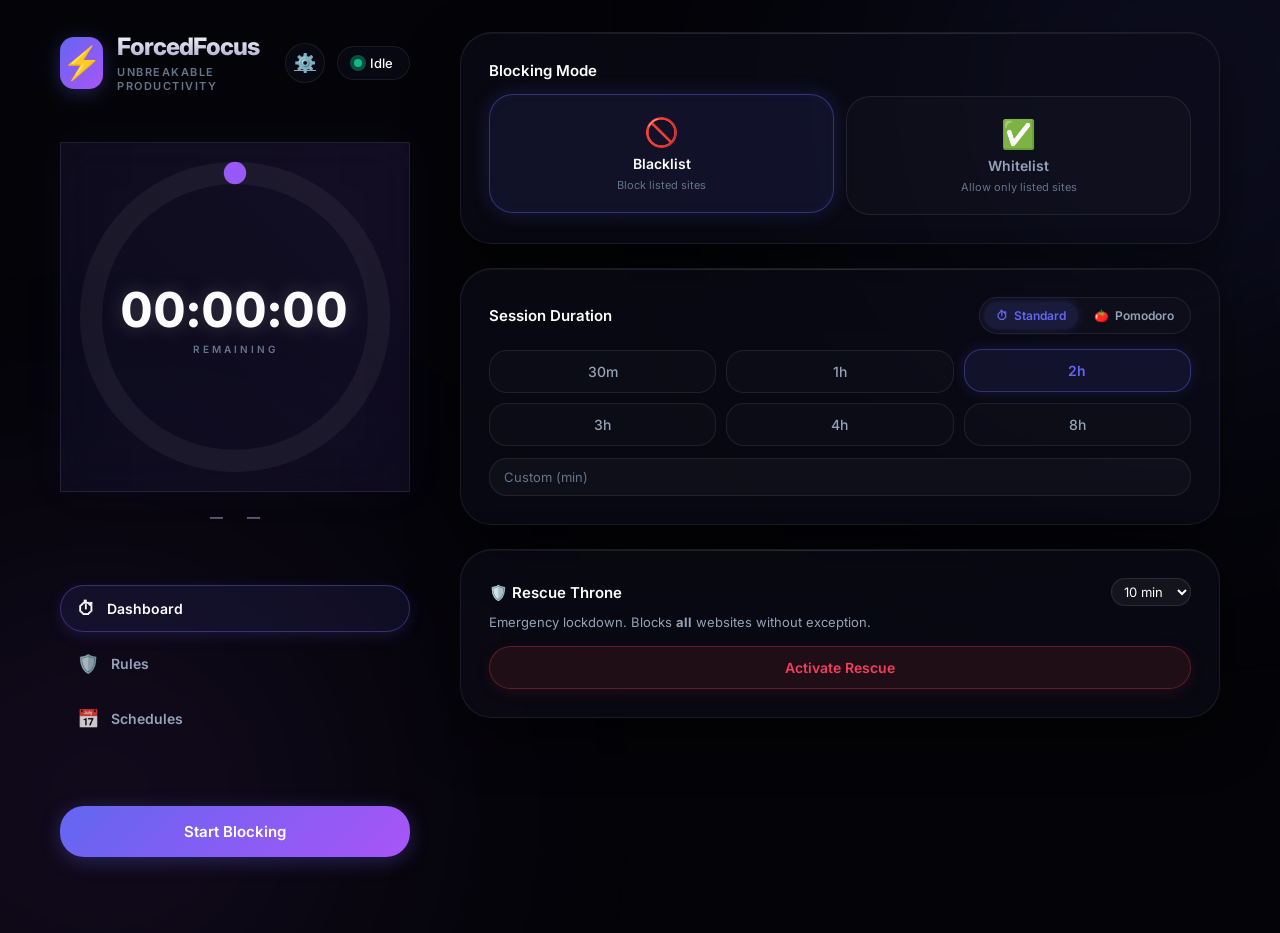
==== web/index.html @ 56722371 "feat: finalize intent setting flow and notifications Co-authored-by: abdoahmedstudy-hue <259508951+a" ====
<!DOCTYPE html>
<html lang="en">

<head>
    <meta charset="UTF-8">
    <meta name="viewport" content="width=device-width, initial-scale=1.0">
    <title>ForcedFocus — Stay Focused</title>
    <meta name="description" content="ForcedFocus: Unbreakable website blocker for macOS productivity.">
    <link rel="preconnect" href="https://fonts.googleapis.com">
    <link rel="preconnect" href="https://fonts.gstatic.com" crossorigin>
    <link href="https://fonts.googleapis.com/css2?family=Inter:wght@300;400;500;600;700;800&display=swap"
        rel="stylesheet">
    <link rel="stylesheet" href="styles.css">
</head>

<body>
    <div class="app">
        <div class="dashboard-layout">
            <div class="dashboard-sidebar">
                <!-- Header -->
                <header class="header">
                    <div class="logo">
                        <div class="logo-icon">⚡</div>
                        <div>
                            <h1>ForcedFocus</h1>
                            <p class="tagline">Unbreakable Productivity</p>
                        </div>
                    </div>
                    <div style="display: flex; align-items: center; gap: 12px;">
                        <a href="settings.html" class="settings-btn" title="Sound Settings">⚙️</a>
                        <div class="status-badge" id="statusBadge">
                            <span class="status-dot"></span>
                            <span class="status-text">Idle</span>
                        </div>
                    </div>
                </header>
                <!-- Timer Section -->
                <section class="timer-section" id="timerSection">
                    <div id="activeIntentContainer" style="display: none; margin-bottom: 2rem; text-align: center; max-width: 80%; animation: slideDown 0.3s ease;">
                        <div style="font-size: 12px; text-transform: uppercase; letter-spacing: 1px; color: var(--text-muted); margin-bottom: 8px; font-weight: 600;">🎯 Focus Intent</div>
                        <div id="activeIntentDisplay" style="display: none; font-size: 24px; font-weight: 700; color: var(--text); line-height: 1.3;"></div>
                        <div id="activeIntentInputBox" style="display: flex; gap: 8px; align-items: center;">
                            <input type="text" id="activeIntentInput" placeholder="What are you working on right now?" style="flex: 1; min-width: 300px; background: rgba(0,0,0,0.2); border: 1px solid rgba(255,255,255,0.1); color: var(--text); border-radius: 8px; padding: 12px 16px; font-size: 16px; outline: none; transition: border-color 0.2s;">
                            <button id="btnSaveIntent" style="background: var(--blue); color: white; border: none; border-radius: 8px; padding: 12px 20px; font-size: 16px; cursor: pointer; font-weight: 600; transition: background 0.2s;">Save Target</button>
                        </div>
                    </div>
                    <div class="timer-ring" id="timerRing">
                        <svg viewBox="0 0 200 200">
                            <defs>
                                <linearGradient id="timerGradient" x1="0%" y1="0%" x2="100%" y2="100%">
                                    <stop offset="0%" stop-color="var(--accent-blue)" />
                                    <stop offset="100%" stop-color="var(--accent-violet)" />
                                </linearGradient>
                            </defs>
                            <circle class="timer-bg" cx="100" cy="100" r="90" />
                            <circle class="timer-progress" id="timerProgress" cx="100" cy="100" r="90"
                                style="stroke: url(#timerGradient);" />
                        </svg>
                        <div class="timer-blob"></div>
                        <div class="timer-inner">
                            <div class="timer-value" id="timerValue">00:00:00</div>
                            <div class="timer-label" id="timerLabel">REMAINING</div>
                        </div>
                    </div>
                    <div class="timer-info" id="timerInfo">
                        <span id="modeDisplay">—</span>
                        <span id="expiresDisplay">—</span>
                        <div class="pomo-status hidden" id="pomoStatus">
                            <div style="display: flex; gap: 8px; align-items: center;">
                                <span class="pomo-phase-badge focus" id="pomoPhase">FOCUS</span>
                                <span id="pomoCycleDisplay">Cycle 1/4</span>
                            </div>
                            <span id="pomoNextTimeDisplay"
                                style="font-size: 13px; color: var(--text-muted); margin-top: 4px; display: none;">Next
                                break at 1:25 PM</span>
                        </div>
                    </div>
                </section>
                <!-- Main Navigation -->
                <nav class="main-nav">
                    <button class="nav-btn active" data-tab="tab-dashboard">
                        <span class="nav-icon">⏱</span> Dashboard
                    </button>
                    <button class="nav-btn" data-tab="tab-rules">
                        <span class="nav-icon">🛡️</span> Rules
                    </button>
                    <button class="nav-btn" data-tab="tab-schedules">
                        <span class="nav-icon">📅</span> Schedules
                    </button>
                </nav>

                <!-- Start/Stop (Global) -->
                <div class="action-buttons" style="margin-top: auto; padding-top: 16px;">
                    <button class="btn btn-start" id="btnStart">
                        Start Blocking
                    </button>
                    <button class="btn btn-stop hidden" id="btnStop">
                        <span class="btn-icon">🔐</span> Request Unlock
                    </button>
                </div>

                <div class="unlock-info hidden" id="unlockInfo">
                    <p>⏱ Unlock pending — releases at 12:00 (10m left)</p>
                </div>

            </div>

            <div class="dashboard-main">
                <!-- TAB: Dashboard -->
                <div class="tab-pane active" id="tab-dashboard">
                    <section class="controls-section">
                        <!-- Mode Selector -->
                        <div class="card" id="modeCard">
                            <h2 class="card-title">Blocking Mode</h2>
                            <div class="mode-toggle">
                                <button class="mode-btn active" id="btnBlacklist" data-mode="blacklist">
                                    <span class="mode-icon">🚫</span>
                                    <span class="mode-name">Blacklist</span>
                                    <span class="mode-desc">Block listed sites</span>
                                </button>
                                <button class="mode-btn" id="btnWhitelist" data-mode="whitelist">
                                    <span class="mode-icon">✅</span>
                                    <span class="mode-name">Whitelist</span>
                                    <span class="mode-desc">Allow only listed sites</span>
                                </button>
                            </div>
                        </div>

                        <!-- Unified Session Settings -->
                        <div class="card" id="sessionSettingsCard">
                            <div
                                style="display: flex; justify-content: space-between; align-items: center; margin-bottom: 16px;">
                                <h2 class="card-title" id="sessionSettingsTitle" style="margin-bottom: 0;">Session
                                    Duration</h2>

                                <div
                                    style="display: flex; gap: 4px; padding: 4px; background: rgba(255,255,255,0.02); border-radius: 20px; border: 1px solid var(--border);">
                                    <button class="session-type-btn active" data-type="standard"
                                        style="display: flex; align-items: center; gap: 6px; padding: 6px 12px; border-radius: 16px; border: none; background: transparent; cursor: pointer; color: var(--text-secondary); font-family: inherit; font-size: 12px; font-weight: 600; transition: var(--transition);">
                                        <span>⏱</span> Standard
                                    </button>
                                    <button class="session-type-btn" data-type="pomodoro"
                                        style="display: flex; align-items: center; gap: 6px; padding: 6px 12px; border-radius: 16px; border: none; background: transparent; cursor: pointer; color: var(--text-secondary); font-family: inherit; font-size: 12px; font-weight: 600; transition: var(--transition);">
                                        <span>🍅</span> Pomodoro
                                    </button>
                                </div>
                            </div>

                            <!-- Standard Duration Controls -->
                            <div id="standardSettingsArea">
                                <div class="duration-grid">
                                    <button class="dur-btn" data-minutes="30">30m</button>
                                    <button class="dur-btn" data-minutes="60">1h</button>
                                    <button class="dur-btn active" data-minutes="120">2h</button>
                                    <button class="dur-btn" data-minutes="180">3h</button>
                                    <button class="dur-btn" data-minutes="240">4h</button>
                                    <button class="dur-btn" data-minutes="480">8h</button>
                                </div>
                                <div class="custom-duration">
                                    <input type="number" id="customMinutes" min="1" max="1440"
                                        placeholder="Custom (min)">
                                </div>
                            </div>

                            <!-- Pomodoro Controls -->
                            <div id="pomodoroSettingsArea" class="hidden">
                                <div class="pomo-presets">
                                    <button class="dur-btn active pomo-preset" data-focus="25"
                                        data-break="5">25/5</button>
                                    <button class="dur-btn pomo-preset" data-focus="50" data-break="10">50/10</button>
                                    <button class="dur-btn pomo-preset" data-focus="90" data-break="20">90/20</button>
                                </div>
                                <div class="pomo-custom">
                                    <div class="pomo-field">
                                        <label for="pomoFocus">Focus (min)</label>
                                        <input type="number" id="pomoFocus" min="1" max="240" value="25">
                                    </div>
                                    <div class="pomo-field">
                                        <label for="pomoBreak">Break (min)</label>
                                        <input type="number" id="pomoBreak" min="1" max="60" value="5">
                                    </div>
                                    <div class="pomo-field">
                                        <label for="pomoCycles">Cycles</label>
                                        <input type="number" id="pomoCycles" min="1" max="50" value="4">
                                    </div>
                                </div>
                                <p class="pomo-summary" id="pomoSummary">Total: 2h 00m (4 × 25m focus + 5m break)</p>
                            </div>
                        </div>



                        <!-- Rescue Throne -->
                        <div class="card rescue-card" id="rescueCard">
                            <div class="rescue-header"
                                style="display: flex; justify-content: space-between; align-items: center; margin-bottom: 8px;">
                                <h2 class="card-title" style="margin-bottom: 0;">🛡️ Rescue Throne</h2>
                                <select id="rescueDuration" class="rescue-select"
                                    style="background: rgba(255,255,255,0.05); border: 1px solid rgba(255,255,255,0.1); color: var(--text-primary); padding: 4px 8px; border-radius: var(--radius-xs); font-family: inherit; font-size: 13px; outline: none; cursor: pointer;">
                                    <option value="5" style="background: var(--bg-secondary);">5 min</option>
                                    <option value="10" selected style="background: var(--bg-secondary);">10 min</option>
                                    <option value="30" style="background: var(--bg-secondary);">30 min</option>
                                </select>
                            </div>
                            <p class="rescue-desc"
                                style="font-size: 13px; color: var(--text-secondary); margin-bottom: 16px;">Emergency
                                lockdown. Blocks <strong>all</strong> websites without exception.</p>
                            <button class="btn btn-rescue" id="btnRescue"
                                style="width: 100%; padding: 12px; background: rgba(239, 68, 68, 0.1); border: 1px solid rgba(239, 68, 68, 0.3); border-radius: var(--radius); color: var(--danger); font-family: inherit; font-size: 14px; font-weight: 600; cursor: pointer; transition: var(--transition); box-shadow: 0 4px 16px rgba(239, 68, 68, 0.1);">
                                Activate Rescue
                            </button>
                        </div>
                    </section>
                </div>
                <!-- TAB: Rules -->
                <div class="tab-pane" id="tab-rules">
                    <section class="lists-section">
                        <!-- Active Groups Selection -->
                        <div class="card list-card" style="grid-column: 1 / -1; margin-bottom: 0;">
                            <div class="list-header">
                                <h2 class="card-title">
                                    <span class="list-icon">🛡️</span> Domain Groups
                                </h2>
                            </div>
                            <p class="list-desc">Select groups to include in your next session. Configure groups in
                                Settings.</p>
                            <div id="sessionGroups"
                                style="display: flex; flex-wrap: wrap; gap: 10px; margin-top: 12px;">
                                <!-- Dynamically populated -->
                                <div class="loading" style="font-size: 13px; color: var(--text-muted);">Loading
                                    groups...</div>
                            </div>
                        </div>

                        <!-- Blacklist -->
                        <div class="card list-card">
                            <div class="list-header">
                                <h2 class="card-title">
                                    <span class="list-icon">🚫</span> Blacklist
                                </h2>
                                <span class="list-count" id="blacklistCount">0</span>
                            </div>
                            <p class="list-desc">These sites will be blocked in Blacklist mode.</p>
                            <div class="add-domain">
                                <textarea id="blacklistInput"
                                    placeholder="e.g. reddit.com — or paste multiple domains, one per line"
                                    autocomplete="off" rows="1"></textarea>
                                <button class="btn-add" id="btnAddBlacklist" aria-label="Add to blacklist">+</button>
                            </div>
                            <ul class="domain-list" id="blacklistDomains"></ul>
                        </div>

                        <!-- Whitelist -->
                        <div class="card list-card">
                            <div class="list-header">
                                <h2 class="card-title">
                                    <span class="list-icon">✅</span> Whitelist
                                </h2>
                                <span class="list-count" id="whitelistCount">0</span>
                            </div>
                            <p class="list-desc">Only these sites will be allowed in Whitelist mode.</p>
                            <div class="add-domain">
                                <textarea id="whitelistInput"
                                    placeholder="e.g. github.com — or paste multiple domains, one per line"
                                    autocomplete="off" rows="1"></textarea>
                                <button class="btn-add" id="btnAddWhitelist" aria-label="Add to whitelist">+</button>
                            </div>
                            <ul class="domain-list" id="whitelistDomains"></ul>
                        </div>
                    </section>
                </div>

                <!-- TAB: Schedules -->
                <div class="tab-pane" id="tab-schedules">
                    <section class="controls-section">
                        <!-- Scheduling Card -->
                        <div class="card" id="scheduleCard">
                            <h2 class="card-title">Create Schedule</h2>
                            <div class="mode-toggle schedule-toggle" style="margin-bottom: 12px;">
                                <button class="mode-btn schedule-type-btn active" data-type="now">
                                    <span class="mode-icon">⚡</span>
                                    <span class="mode-name">Now</span>
                                </button>
                                <button class="mode-btn schedule-type-btn" data-type="in">
                                    <span class="mode-icon">⏳</span>
                                    <span class="mode-name">Later</span>
                                </button>
                                <button class="mode-btn schedule-type-btn" data-type="at">
                                    <span class="mode-icon">📅</span>
                                    <span class="mode-name">Time</span>
                                </button>
                            </div>
                            <div class="schedule-inputs">
                                <div id="scheduleInWrapper" class="hidden">
                                    <label for="scheduleIn">Start after (minutes):</label>
                                    <input type="number" id="scheduleIn" min="1" max="1440" placeholder="e.g. 15">
                                </div>
                                <div id="scheduleAtWrapper" class="hidden">
                                    <label for="scheduleAt">Start on date & time:</label>
                                    <input type="datetime-local" id="scheduleAt">
                                </div>
                            </div>
                        </div>

                        <!-- Upcoming Schedules -->
                        <div class="card hidden" id="upcomingSchedulesCard">
                            <div class="list-header" style="margin-bottom: 12px;">
                                <h2 class="card-title" style="margin-bottom: 0;">⏳ Upcoming Schedules</h2>
                                <span class="list-count" id="upcomingSchedulesCount">0</span>
                            </div>
                            <ul class="domain-list" id="upcomingSchedulesList">
                                <!-- Populated by JS -->
                            </ul>
                        </div>
                    </section>
                </div>

            </div>
        </div>

        <!-- Stop Modal -->
        <div class="modal-overlay hidden" id="stopModal">
            <div class="modal">
                <h2>🔐 Unlock Session</h2>
                <p>Enter your kill-switch passphrase.<br>
                    <strong>Blocking will continue for 20 more minutes</strong> after verification.
                </p>
                <form id="passphraseForm" onsubmit="return false;">
                    <label for="passphraseInput" class="sr-only">Kill-switch passphrase</label>
                    <input type="password" id="passphraseInput" placeholder="Kill-switch passphrase" autocomplete="off">
                </form>
                <div class="modal-actions">
                    <button class="btn btn-cancel" id="btnCancelStop">Cancel</button>
                    <button class="btn btn-confirm" id="btnConfirmStop">Confirm Unlock</button>
                </div>
                <p class="modal-error hidden" id="modalError"></p>
            </div>
        </div>

        <!-- Toast -->
        <div class="toast hidden" id="toast"></div>
    </div>

    <script src="app.js"></script>
</body>

</html>
---- web/styles.css ----
/* ━━━━━━━━━━━━━━━━━━━━━━━━━━━━━━━━━━━━━━━━━━━━━━━━━━━━━━━━━━━━━━━━━━━━━━━━━━━━
   ForcedFocus — Dark Glassmorphism UI
   ━━━━━━━━━━━━━━━━━━━━━━━━━━━━━━━━━━━━━━━━━━━━━━━━━━━━━━━━━━━━━━━━━━━━━━━━━━━━ */

:root {
    --bg-primary: #040408;
    --bg-secondary: #08080f;
    --bg-card: rgba(12, 12, 25, 0.6);
    --bg-card-hover: rgba(18, 18, 35, 0.7);
    --border: rgba(255, 255, 255, 0.08);
    --border-active: rgba(99, 102, 241, 0.4);
    --text-primary: #fcfcfd;
    --text-secondary: #94a3b8;
    --text-muted: #64748b;
    --accent-blue: #6366f1;
    --accent-violet: #a855f7;
    --accent-gradient: linear-gradient(135deg, #6366f1, #a855f7);
    --danger: #f43f5e;
    --danger-glow: rgba(244, 63, 94, 0.3);
    --success: #10b981;
    --success-glow: rgba(16, 185, 129, 0.3);
    --warning: #f59e0b;
    --radius: 32px;
    --radius-sm: 24px;
    --radius-xs: 18px;
    --shadow-lg: 0 20px 50px rgba(0, 0, 0, 0.5);
    --shadow-sm: 0 4px 12px rgba(0, 0, 0, 0.3);
    --glass: blur(24px) saturate(160%);
    --transition: 0.3s cubic-bezier(0.4, 0, 0.2, 1);
    color-scheme: dark;
}

* {
    margin: 0;
    padding: 0;
    box-sizing: border-box;
}

body {
    font-family: 'Inter', -apple-system, sans-serif;
    background: var(--bg-primary);
    background-image: url("data:image/svg+xml,%3Csvg viewBox='0 0 200 200' xmlns='http://www.w3.org/2000/svg'%3%3Cfilter id='noiseFilter'%3%3CfeTurbulence type='fractalNoise' baseFrequency='0.65' numOctaves='3' stitchTiles='stitch'/%3%3C/filter%3%3Crect width='100%25' height='100%25' filter='url(%23noiseFilter)' opacity='0.05'/%3%3C/svg%3e");
    color: var(--text-primary);
    min-height: 100vh;
    overflow-x: hidden;
}

.app {
    max-width: 1200px;
    margin: 0 auto;
    padding: 32px 20px 60px;
    position: relative;
    z-index: 1;
    animation: pageFadeIn 0.5s ease-out;
}

@keyframes pageFadeIn {
    from { opacity: 0; transform: translateY(10px); }
    to { opacity: 1; transform: translateY(0); }
}

.sr-only {
    position: absolute;
    width: 1px;
    height: 1px;
    padding: 0;
    margin: -1px;
    overflow: hidden;
    clip: rect(0, 0, 0, 0);
    white-space: nowrap;
    border: 0;
}

/* Background gradient orbs */
body::before,
body::after {
    content: '';
    position: fixed;
    border-radius: 50%;
    filter: blur(140px);
    opacity: 0.2;
    pointer-events: none;
    z-index: 0;
}

body::before {
    width: 800px;
    height: 800px;
    background: radial-gradient(circle, var(--accent-blue), transparent 70%);
    top: -300px;
    right: -300px;
    animation: orbFloat 25s infinite alternate ease-in-out;
}

body::after {
    width: 700px;
    height: 700px;
    background: radial-gradient(circle, var(--accent-violet), transparent 70%);
    bottom: -250px;
    left: -250px;
    animation: orbFloat 20s infinite alternate-reverse ease-in-out;
}

@keyframes orbFloat {
    from { transform: translate(0, 0) scale(1); }
    to { transform: translate(-10%, 5%) scale(1.1); }
}

.app {
    max-width: 1200px;
    margin: 0 auto;
    padding: 32px 20px 60px;
    position: relative;
    z-index: 1;
}

/* ── Dashboard Layout ────────────────────────────────────────────────────── */

.dashboard-layout {
    display: grid;
    grid-template-columns: 350px 1fr;
    gap: 50px;
    align-items: start;
}

.dashboard-sidebar {
    position: sticky;
    top: 32px;
    display: flex;
    flex-direction: column;
    gap: 24px;
}

.dashboard-main {
    display: flex;
    flex-direction: column;
    gap: 24px;
}

.controls-section {
    display: flex;
    flex-direction: column;
    gap: 24px;
}

.controls-section>.card,
.controls-section>.action-buttons,
.controls-section>.unlock-info {
    width: 100%;
}

.controls-section>.action-buttons {
    margin-top: 8px;
}

@media (max-width: 950px) {
    .dashboard-layout {
        grid-template-columns: 1fr;
    }

    .dashboard-sidebar {
        position: static;
    }
}

.grid-container {
    display: grid;
    grid-template-columns: repeat(auto-fit, minmax(350px, 1fr));
    gap: 24px;
    align-items: start;
}

.scroll-area {
    overflow-y: auto;
    scrollbar-width: thin;
    scrollbar-color: var(--border) transparent;
}

.scroll-area::-webkit-scrollbar {
    width: 6px;
}

.scroll-area::-webkit-scrollbar-thumb {
    background: var(--border);
    border-radius: 10px;
}

.btn-pill {
    padding: 8px 16px;
    border-radius: 100px;
    font-size: 13px;
    font-weight: 600;
    cursor: pointer;
    transition: var(--transition);
}

.btn-ghost {
    background: rgba(255, 255, 255, 0.05);
    border: 1px solid var(--border);
    color: var(--text-primary);
}

.btn-ghost:hover {
    background: rgba(255, 255, 255, 0.1);
    border-color: rgba(255, 255, 255, 0.2);
}

/* ── Header ──────────────────────────────────────────────────────────────── */

.header {
    display: flex;
    justify-content: space-between;
    align-items: center;
    margin-bottom: 40px;
}

.logo {
    display: flex;
    align-items: center;
    gap: 14px;
}

.logo-icon {
    font-size: 32px;
    width: 52px;
    height: 52px;
    display: flex;
    align-items: center;
    justify-content: center;
    background: var(--accent-gradient);
    border-radius: 14px;
    box-shadow: 0 4px 20px rgba(99, 102, 241, 0.3);
}

.logo h1 {
    font-size: 24px;
    font-weight: 800;
    letter-spacing: -1px;
    background: linear-gradient(to bottom, #fff, #a5a5cc);
    -webkit-background-clip: text;
    background-clip: text;
    -webkit-text-fill-color: transparent;
    color: transparent;
}

.tagline {
    font-size: 11px;
    color: var(--text-muted);
    font-weight: 600;
    text-transform: uppercase;
    letter-spacing: 1.5px;
    margin-top: 4px;
}

.status-badge {
    display: flex;
    align-items: center;
    gap: 8px;
    padding: 8px 16px;
    background: var(--bg-card);
    backdrop-filter: var(--glass);
    border: 1px solid var(--border);
    border-radius: 100px;
    font-size: 13px;
    font-weight: 500;
    transition: var(--transition);
}

.status-badge.active {
    border-color: var(--danger);
    box-shadow: 0 0 20px var(--danger-glow);
}

.status-badge.active .status-dot {
    background: var(--danger);
    box-shadow: 0 0 10px var(--danger);
}

.status-badge.active .status-text {
    color: var(--danger);
    text-transform: uppercase;
    letter-spacing: 0.5px;
}

.status-dot {
    width: 8px;
    height: 8px;
    border-radius: 50%;
    background: var(--success);
    position: relative;
}

.status-dot::after {
    content: '';
    position: absolute;
    inset: -4px;
    border-radius: 50%;
    background: inherit;
    opacity: 0.4;
    animation: ripple 2s infinite;
}

@keyframes ripple {
    0% { transform: scale(1); opacity: 0.4; }
    100% { transform: scale(2.5); opacity: 0; }
}

.logo-icon.pulse {
    animation: logoPulse 2s infinite ease-in-out;
}

@keyframes logoPulse {
    0%, 100% { transform: scale(1); filter: brightness(1); }
    50% { transform: scale(1.05); filter: brightness(1.2) drop-shadow(0 0 15px var(--accent-blue)); }
}

/* ── Navigation ──────────────────────────────────────────────────────────── */

.main-nav {
    display: flex;
    flex-direction: column;
    gap: 8px;
    margin-bottom: 24px;
}

.nav-btn {
    display: flex;
    align-items: center;
    gap: 12px;
    padding: 12px 16px;
    background: transparent;
    border: 1px solid transparent;
    border-radius: var(--radius-sm);
    color: var(--text-secondary);
    font-family: inherit;
    font-size: 14px;
    font-weight: 600;
    cursor: pointer;
    transition: var(--transition);
    text-align: left;
}

.nav-btn:hover {
    background: rgba(255, 255, 255, 0.03);
    color: var(--text-primary);
}

.nav-btn.active {
    background: rgba(99, 102, 241, 0.1);
    border-color: var(--border-active);
    color: var(--text-primary);
    box-shadow: 0 4px 15px rgba(99, 102, 241, 0.15);
}

.nav-icon {
    font-size: 18px;
    opacity: 0.8;
}

.nav-btn.active .nav-icon {
    opacity: 1;
}

/* ── Tab Panes ───────────────────────────────────────────────────────────── */

.tab-pane {
    display: none;
    animation: slideUpFade 0.4s cubic-bezier(0.16, 1, 0.3, 1) forwards;
}

.tab-pane.active {
    display: block;
}

@keyframes slideUpFade {
    from {
        opacity: 0;
        transform: translateY(15px);
    }

    to {
        opacity: 1;
        transform: translateY(0);
    }
}

/* ── Timer ───────────────────────────────────────────────────────────────── */

.timer-section {
    display: flex;
    flex-direction: column;
    align-items: center;
    margin-bottom: 36px;
}

@keyframes morph {
    0% {
        border-radius: 55% 45% 40% 60% / 55% 45% 60% 40%;
        transform: rotate(0deg);
    }

    33% {
        border-radius: 45% 55% 50% 50% / 45% 45% 55% 55%;
        transform: rotate(120deg);
    }

    66% {
        border-radius: 40% 55% 60% 45% / 50% 55% 45% 55%;
        transform: rotate(240deg);
    }

    100% {
        border-radius: 55% 45% 40% 60% / 55% 45% 60% 40%;
        transform: rotate(360deg);
    }
}

@keyframes liquidPulse {

    0%,
    100% {
        filter: drop-shadow(0 0 15px rgba(99, 102, 241, 0.4)) blur(0px);
    }

    50% {
        filter: drop-shadow(0 0 30px rgba(99, 102, 241, 0.8)) blur(1px);
    }
}

.timer-blob {
    position: absolute;
    inset: -15px;
    /* Larger than the ring */
    background: linear-gradient(45deg, rgba(99, 102, 241, 0.08), rgba(139, 92, 246, 0.12));
    backdrop-filter: blur(20px);
    border: 1px solid rgba(255, 255, 255, 0.08);
    box-shadow: inset 0 0 50px rgba(0, 0, 0, 0.1), 0 0 40px rgba(99, 102, 241, 0.05);
    animation: morph 18s linear infinite;
    z-index: 1;
}

.timer-inner {
    position: absolute;
    inset: 0;
    display: flex;
    flex-direction: column;
    align-items: center;
    justify-content: center;
    text-align: center;
    z-index: 10;
    pointer-events: none;
    /* Keep clicks through to background if needed */
}

.timer-ring {
    position: relative;
    width: 320px;
    height: 320px;
    display: flex;
    align-items: center;
    justify-content: center;
}

.timer-ring svg {
    position: absolute;
    width: 100%;
    height: 100%;
    transform: rotate(-90deg);
    z-index: 5;
    /* Above the blob, below the text */
}

.timer-bg {
    fill: none;
    stroke: rgba(255, 255, 255, 0.05);
    stroke-width: 14;
}

.timer-progress {
    fill: none;
    stroke-width: 14;
    stroke-linecap: round;
    stroke-dasharray: 0 565.48;
    stroke-dashoffset: 0;
    transition: stroke-dasharray 0.1s linear, stroke 0.3s ease;
}

/* Active state styling removed for simplicity */

.timer-value {
    font-size: 48px;
    font-weight: 800;
    font-variant-numeric: tabular-nums;
    letter-spacing: 2px;
    color: var(--text-primary);
    text-shadow: 0 0 20px rgba(255, 255, 255, 0.2);
}

.timer-label {
    font-size: 10px;
    font-weight: 600;
    letter-spacing: 3px;
    color: var(--text-muted);
    margin-top: 4px;
}

.timer-info {
    display: flex;
    gap: 24px;
    margin-top: 32px;
    font-size: 13px;
    color: var(--text-secondary);
}

.timer-info span {
    display: flex;
    align-items: center;
    gap: 6px;
}

/* ── Cards ───────────────────────────────────────────────────────────────── */

.card {
    background: var(--bg-card);
    backdrop-filter: var(--glass);
    -webkit-backdrop-filter: var(--glass);
    border: 1px solid var(--border);
    border-radius: var(--radius);
    padding: 28px;
    box-shadow: var(--shadow-lg), inset 0 1px 1px rgba(255, 255, 255, 0.05);
    transition: var(--transition);
    position: relative;
    overflow: hidden;
}

.card::before {
    content: '';
    position: absolute;
    top: 0;
    left: 0;
    right: 0;
    height: 1px;
    background: linear-gradient(90deg, transparent, rgba(255, 255, 255, 0.1), transparent);
}

.card:hover {
    background: var(--bg-card-hover);
    border-color: rgba(255, 255, 255, 0.12);
    transform: translateY(-2px);
    box-shadow: 0 25px 60px rgba(0, 0, 0, 0.6), 0 0 40px rgba(99, 102, 241, 0.1);
}

.card-title {
    font-size: 15px;
    font-weight: 600;
    margin-bottom: 16px;
    color: var(--text-primary);
    display: flex;
    align-items: center;
    gap: 8px;
}

/* ── Mode Toggle ─────────────────────────────────────────────────────────── */

.mode-toggle {
    display: flex;
    gap: 12px;
}

.mode-btn {
    flex: 1;
    display: flex;
    flex-direction: column;
    align-items: center;
    gap: 6px;
    padding: 20px 16px;
    background: rgba(255, 255, 255, 0.02);
    border: 1px solid var(--border);
    border-radius: var(--radius-sm);
    cursor: pointer;
    color: var(--text-secondary);
    transition: var(--transition);
    font-family: inherit;
}

.mode-btn:hover {
    background: rgba(255, 255, 255, 0.05);
    border-color: rgba(255, 255, 255, 0.15);
    transform: translateY(-2px);
    box-shadow: 0 4px 15px rgba(0, 0, 0, 0.2);
}

.mode-btn.active {
    background: rgba(99, 102, 241, 0.1);
    border-color: var(--border-active);
    color: var(--text-primary);
    box-shadow: 0 0 20px rgba(99, 102, 241, 0.2), inset 0 0 10px rgba(99, 102, 241, 0.05);
    transform: translateY(-2px);
}

.mode-icon {
    font-size: 28px;
}

.mode-name {
    font-size: 14px;
    font-weight: 600;
}

.mode-desc {
    font-size: 11px;
    color: var(--text-muted);
}

/* Compact Session Type Toggle (Pill) */
.session-type-btn:hover {
    background: rgba(255, 255, 255, 0.05) !important;
    color: var(--text-primary) !important;
}

.session-type-btn.active {
    background: rgba(99, 102, 241, 0.15) !important;
    color: var(--accent-blue) !important;
    box-shadow: 0 0 10px rgba(99, 102, 241, 0.2);
}

/* ── Pomodoro ────────────────────────────────────────────────────────────── */

.pomo-status {
    display: flex;
    flex-direction: column;
    align-items: center;
    gap: 4px;
}

.pomo-phase-badge {
    padding: 4px 12px;
    border-radius: 100px;
    font-size: 11px;
    font-weight: 700;
    letter-spacing: 1px;
}

.pomo-phase-badge.focus {
    background: rgba(239, 68, 68, 0.15);
    color: var(--danger);
}

.pomo-phase-badge.break {
    background: rgba(245, 158, 11, 0.15);
    color: var(--warning);
}

#pomoCycleDisplay {
    font-size: 11px;
    color: var(--text-muted);
}

.timer-ring.break .timer-progress {
    stroke: #10b981 !important;
    filter: none;
}

.pomo-presets {
    display: flex;
    gap: 10px;
    margin-bottom: 16px;
}

.pomo-custom {
    display: grid;
    grid-template-columns: 1fr 1fr 1fr;
    gap: 12px;
    margin-bottom: 12px;
}

.pomo-field label {
    font-size: 11px;
    color: var(--text-muted);
    margin-bottom: 4px;
    display: block;
}

.pomo-field input {
    width: 100%;
    padding: 10px 14px;
    background: rgba(255, 255, 255, 0.03);
    border: 1px solid var(--border);
    border-radius: var(--radius-xs);
    color: var(--text-primary);
    font-family: inherit;
    font-size: 13px;
    outline: none;
    transition: var(--transition);
}

.pomo-field input:focus {
    border-color: var(--border-active);
    box-shadow: 0 0 0 3px rgba(99, 102, 241, 0.1);
}

.pomo-summary {
    font-size: 12px;
    color: var(--text-secondary);
    text-align: center;
}

/* ── Duration Grid ───────────────────────────────────────────────────────── */

.duration-grid {
    display: grid;
    grid-template-columns: repeat(3, 1fr);
    gap: 10px;
    margin-bottom: 12px;
}

.dur-btn {
    padding: 12px;
    background: rgba(255, 255, 255, 0.02);
    border: 1px solid var(--border);
    border-radius: var(--radius-xs);
    color: var(--text-secondary);
    font-family: inherit;
    font-size: 14px;
    font-weight: 500;
    cursor: pointer;
    transition: var(--transition);
}

.dur-btn:hover {
    background: rgba(255, 255, 255, 0.05);
    border-color: rgba(255, 255, 255, 0.15);
    transform: translateY(-1px);
    box-shadow: 0 2px 10px rgba(0, 0, 0, 0.2);
}

.dur-btn.active {
    background: rgba(99, 102, 241, 0.1);
    border-color: var(--border-active);
    color: var(--accent-blue);
    font-weight: 600;
    box-shadow: 0 0 15px rgba(99, 102, 241, 0.15);
    transform: translateY(-1px);
}

.custom-duration input {
    width: 100%;
    padding: 10px 14px;
    background: rgba(255, 255, 255, 0.03);
    border: 1px solid var(--border);
    border-radius: var(--radius-xs);
    color: var(--text-primary);
    font-family: inherit;
    font-size: 13px;
    outline: none;
    transition: var(--transition);
}

.custom-duration input:focus {
    border-color: var(--border-active);
    box-shadow: 0 0 0 3px rgba(99, 102, 241, 0.1);
}

.custom-duration input::placeholder {
    color: var(--text-muted);
}

/* ── Schedule Inputs ─────────────────────────────────────────────────────── */

.schedule-inputs>div {
    display: flex;
    flex-direction: column;
    gap: 6px;
    margin-top: 8px;
}

.schedule-inputs label {
    font-size: 12px;
    color: var(--text-secondary);
}

.schedule-inputs input {
    width: 100%;
    padding: 10px 14px;
    background: rgba(255, 255, 255, 0.03);
    border: 1px solid var(--border);
    border-radius: var(--radius-xs);
    color: var(--text-primary);
    font-family: inherit;
    font-size: 13px;
    outline: none;
    transition: var(--transition);
}

.schedule-inputs input:focus {
    border-color: var(--border-active);
    box-shadow: 0 0 0 3px rgba(99, 102, 241, 0.1);
}

.schedule-inputs input::placeholder {
    color: var(--text-muted);
}

/* Distinctive styling for datetime picker */
.schedule-inputs input[type="datetime-local"] {
    background: rgba(99, 102, 241, 0.1);
    border: 1px solid rgba(99, 102, 241, 0.4);
    color: var(--text-primary);
    font-size: 16px;
    font-weight: 600;
    padding: 14px 20px;
    border-radius: 24px;
    /* Distinctive smooth curve */
    letter-spacing: 0.5px;
    cursor: pointer;
    text-align: center;
    /* Center text inside the curve */
    box-shadow: inset 0 2px 4px rgba(255, 255, 255, 0.05), 0 4px 12px rgba(0, 0, 0, 0.2);
    transition: all 0.3s cubic-bezier(0.4, 0, 0.2, 1);
}

.schedule-inputs input[type="datetime-local"]:hover {
    background: rgba(99, 102, 241, 0.15);
    border-color: rgba(99, 102, 241, 0.7);
    box-shadow: inset 0 2px 4px rgba(255, 255, 255, 0.08), 0 6px 16px rgba(0, 0, 0, 0.3);
    transform: translateY(-2px);
}

.schedule-inputs input[type="datetime-local"]:focus {
    background: rgba(99, 102, 241, 0.2);
    border-color: var(--accent-blue);
    box-shadow: 0 0 0 4px rgba(99, 102, 241, 0.25);
    outline: none;
}

.schedule-inputs input[type="datetime-local"]::-webkit-calendar-picker-indicator {
    cursor: pointer;
    opacity: 0.8;
    transition: var(--transition);
    padding: 6px;
    border-radius: 50%;
    /* Circle icon wrapper */
}

.schedule-inputs input[type="datetime-local"]::-webkit-calendar-picker-indicator:hover {
    opacity: 1;
    background: rgba(255, 255, 255, 0.15);
    transform: scale(1.1);
}


/* ── Action Buttons ──────────────────────────────────────────────────────── */

.action-buttons {
    display: flex;
    gap: 12px;
    margin-bottom: 16px;
}

.btn {
    flex: 1;
    padding: 16px 24px;
    border: none;
    border-radius: var(--radius-sm);
    font-family: inherit;
    font-size: 15px;
    font-weight: 600;
    cursor: pointer;
    display: flex;
    align-items: center;
    justify-content: center;
    gap: 10px;
    transition: var(--transition);
}

.btn.secondary {
    background: var(--accent-gradient);
    color: white;
    box-shadow: 0 4px 15px rgba(99, 102, 241, 0.2);
}

.btn.secondary:hover {
    transform: translateY(-2px);
    box-shadow: 0 6px 20px rgba(99, 102, 241, 0.3);
}

.btn.secondary:active {
    transform: translateY(1px);
}

@keyframes splashPulse {
    0% {
        box-shadow: 0 0 0 0 rgba(99, 102, 241, 0.7), 0 4px 20px rgba(99, 102, 241, 0.3);
    }

    70% {
        box-shadow: 0 0 0 15px rgba(99, 102, 241, 0), 0 4px 20px rgba(99, 102, 241, 0.3);
    }

    100% {
        box-shadow: 0 0 0 0 rgba(99, 102, 241, 0), 0 4px 20px rgba(99, 102, 241, 0.3);
    }
}

.btn-start {
    background: var(--accent-gradient);
    color: white;
    box-shadow: 0 4px 20px rgba(99, 102, 241, 0.3);
    position: relative;
    overflow: hidden;
    animation: splashPulse 2s infinite;
}

.btn-start::after {
    content: '';
    position: absolute;
    top: 0;
    left: -100%;
    width: 50%;
    height: 100%;
    background: linear-gradient(90deg, transparent, rgba(255, 255, 255, 0.4), transparent);
    transform: skewX(-20deg);
    transition: 0.5s;
}

.btn-start:hover::after {
    left: 150%;
}

.btn-start:hover {
    transform: translateY(-3px) scale(1.02);
    box-shadow: 0 12px 30px rgba(99, 102, 241, 0.5), 0 0 25px rgba(139, 92, 246, 0.6);
    animation: none;
    /* Stop pulsing on hover so glow takes over */
}

.btn-start:active {
    transform: translateY(1px) scale(0.98);
}

.btn-stop {
    background: rgba(239, 68, 68, 0.1);
    color: var(--danger);
    border: 1px solid rgba(239, 68, 68, 0.3);
}

.btn-stop:hover {
    background: rgba(239, 68, 68, 0.2);
    box-shadow: 0 4px 20px var(--danger-glow);
}

.btn-rescue:hover {
    background: rgba(239, 68, 68, 0.15) !important;
    border-color: rgba(239, 68, 68, 0.4) !important;
    box-shadow: 0 8px 24px rgba(239, 68, 68, 0.2) !important;
    transform: translateY(-2px);
}

.btn-rescue:active {
    transform: translateY(1px);
}

.unlock-info {
    text-align: center;
    padding: 12px;
    background: rgba(245, 158, 11, 0.1);
    border: 1px solid rgba(245, 158, 11, 0.2);
    border-radius: var(--radius-xs);
    color: var(--warning);
    font-size: 13px;
    animation: fadeIn 0.3s ease;
}

/* ── Lists ───────────────────────────────────────────────────────────────── */

.lists-section {
    display: grid;
    grid-template-columns: 1fr 1fr;
    gap: 20px;
    margin-top: 0;
}

@media (max-width: 768px) {
    .lists-section {
        grid-template-columns: 1fr;
    }
}

.list-card {
    background: linear-gradient(145deg, rgba(25, 25, 45, 0.6), rgba(10, 10, 20, 0.8));
    border: 1px solid rgba(255, 255, 255, 0.08);
    box-shadow: inset 0 1px 1px rgba(255, 255, 255, 0.05), 0 8px 32px rgba(0, 0, 0, 0.4);
}

.list-header {
    display: flex;
    justify-content: space-between;
    align-items: center;
}

.list-count {
    background: rgba(255, 255, 255, 0.06);
    padding: 2px 10px;
    border-radius: 100px;
    font-size: 12px;
    font-weight: 600;
    color: var(--text-muted);
}

.list-desc {
    font-size: 12px;
    color: var(--text-muted);
    margin-bottom: 14px;
    margin-top: -8px;
}

.add-domain {
    display: flex;
    align-items: flex-start;
    gap: 8px;
    margin-bottom: 14px;
}

.add-domain textarea {
    flex: 1;
    padding: 10px 12px;
    background: rgba(255, 255, 255, 0.03);
    border: 1px solid var(--border);
    border-radius: var(--radius-xs);
    color: var(--text-primary);
    font-family: inherit;
    font-size: 13px;
    outline: none;
    transition: var(--transition);
    resize: none;
    overflow: hidden;
    min-height: 38px;
    line-height: 1.4;
    field-sizing: content;
}

.add-domain textarea:focus {
    border-color: var(--border-active);
}

.add-domain textarea::placeholder {
    color: var(--text-muted);
}

.btn-add {
    width: 40px;
    height: 40px;
    background: var(--accent-gradient);
    border: none;
    border-radius: var(--radius-xs);
    color: white;
    font-size: 20px;
    font-weight: 600;
    cursor: pointer;
    transition: var(--transition);
    display: flex;
    align-items: center;
    justify-content: center;
}

.btn-add:hover {
    transform: scale(1.05);
}

.domain-list {
    list-style: none;
    max-height: 260px;
    overflow-y: auto;
    scrollbar-width: thin;
    scrollbar-color: rgba(255, 255, 255, 0.1) transparent;
    display: flex;
    flex-direction: column;
    gap: 8px;
    padding-right: 4px;
}

.domain-list li {
    display: flex;
    justify-content: space-between;
    align-items: center;
    padding: 12px 16px;
    border-radius: var(--radius-sm);
    font-size: 13px;
    color: var(--text-secondary);
    background: rgba(255, 255, 255, 0.02);
    border: 1px solid rgba(255, 255, 255, 0.04);
    transition: all 0.3s cubic-bezier(0.4, 0, 0.2, 1);
    animation: fadeIn 0.3s ease;
}

.domain-list li:hover {
    background: rgba(255, 255, 255, 0.06);
    color: var(--text-primary);
    border-color: rgba(255, 255, 255, 0.1);
    transform: translateY(-2px);
    box-shadow: 0 4px 12px rgba(0, 0, 0, 0.2);
}

.domain-list li .remove-btn {
    background: none;
    border: none;
    color: var(--text-muted);
    cursor: pointer;
    font-size: 16px;
    padding: 2px 6px;
    border-radius: 4px;
    transition: var(--transition);
    opacity: 0;
}

.domain-list li:hover .remove-btn {
    opacity: 1;
}

.domain-list li .remove-btn:hover {
    color: var(--danger);
    background: rgba(239, 68, 68, 0.1);
}

/* ── Modal ───────────────────────────────────────────────────────────────── */

.modal-overlay {
    position: fixed;
    inset: 0;
    background: rgba(0, 0, 0, 0.7);
    backdrop-filter: blur(8px);
    display: flex;
    align-items: center;
    justify-content: center;
    z-index: 100;
    animation: fadeIn 0.2s ease;
}

.modal {
    background: var(--bg-secondary);
    border: 1px solid var(--border);
    border-radius: var(--radius);
    padding: 32px;
    max-width: 420px;
    width: 90%;
    box-shadow: 0 24px 64px rgba(0, 0, 0, 0.5);
    animation: slideUp 0.3s ease;
}

.modal h2 {
    font-size: 20px;
    margin-bottom: 12px;
}

.modal p {
    font-size: 14px;
    color: var(--text-secondary);
    margin-bottom: 20px;
    line-height: 1.6;
}

.modal input {
    width: 100%;
    padding: 14px 16px;
    background: rgba(255, 255, 255, 0.04);
    border: 1px solid var(--border);
    border-radius: var(--radius-xs);
    color: var(--text-primary);
    font-family: inherit;
    font-size: 15px;
    outline: none;
    margin-bottom: 20px;
    transition: var(--transition);
}

.modal input:focus, .custom-textarea:focus {
    border-color: var(--border-active);
    box-shadow: 0 0 0 3px rgba(99, 102, 241, 0.1);
}

.custom-textarea {
    width: 100%;
    min-height: 150px;
    background: rgba(255, 255, 255, 0.04);
    border: 1px solid var(--border);
    border-radius: var(--radius-xs);
    color: var(--text-primary);
    padding: 14px 16px;
    font-family: inherit;
    font-size: 15px;
    outline: none;
    resize: vertical;
    transition: var(--transition);
}

.modal-actions {
    display: flex;
    gap: 12px;
}

.btn-cancel {
    background: rgba(255, 255, 255, 0.05);
    color: var(--text-secondary);
    border: 1px solid var(--border);
}

.btn-cancel:hover {
    background: rgba(255, 255, 255, 0.08);
}

.btn-confirm {
    background: var(--danger);
    color: white;
}

.btn-confirm:hover {
    opacity: 0.9;
}

.modal-error {
    color: var(--danger);
    font-size: 13px;
    margin-top: 12px;
    text-align: center;
}

/* ── Toast ───────────────────────────────────────────────────────────────── */

.toast {
    position: fixed;
    bottom: 32px;
    left: 50%;
    transform: translateX(-50%) translateY(20px);
    padding: 12px 24px;
    background: var(--bg-secondary);
    border: 1px solid var(--border);
    border-radius: var(--radius-sm);
    font-size: 14px;
    color: var(--text-primary);
    box-shadow: 0 8px 32px rgba(0, 0, 0, 0.4);
    z-index: 200;
    opacity: 0;
    transition: all 0.3s ease;
}

.back-btn {
    text-decoration: none;
    font-size: 24px;
    color: var(--text-secondary);
    transition: var(--transition);
    display: flex;
    align-items: center;
    justify-content: center;
    width: 44px;
    height: 44px;
    border-radius: 50%;
    background: rgba(255,255,255,0.03);
    border: 1px solid var(--border);
}

.back-btn:hover {
    background: rgba(255,255,255,0.08);
    color: var(--text-primary);
    transform: translateX(-4px);
}

.upload-label {
    display: flex;
    flex-direction: column;
    gap: 12px;
    cursor: pointer;
}

.btn-upload {
    padding: 12px;
    background: rgba(255,255,255,0.03);
    border: 1px dashed var(--border);
    border-radius: var(--radius-xs);
    color: var(--text-secondary);
    transition: var(--transition);
}

.btn-upload:hover {
    border-color: var(--accent-blue);
    background: rgba(99, 102, 241, 0.05);
    color: var(--text-primary);
}
.toast.show {
    opacity: 1;
    transform: translateX(-50%) translateY(0);
}

/* ── Utilities ───────────────────────────────────────────────────────────── */

.hidden {
    display: none !important;
}

.disabled {
    pointer-events: none;
    opacity: 0.4;
}

@keyframes fadeIn {
    from {
        opacity: 0;
    }

    to {
        opacity: 1;
    }
}

@keyframes slideUp {
    from {
        opacity: 0;
        transform: translateY(20px);
    }

    to {
        opacity: 1;
        transform: translateY(0);
    }
}

/* ── Calendar Schedule UI ────────────────────────────────────────────────── */

#upcomingSchedulesList {
    list-style: none;
    padding: 0;
    margin: 0;
    display: flex;
    flex-direction: column;
    gap: 12px;
}

.calendar-item {
    display: flex;
    align-items: center;
    background: rgba(255, 255, 255, 0.03);
    border: 1px solid var(--border);
    border-radius: var(--radius-md);
    padding: 12px;
    transition: var(--transition);
}

.calendar-item:hover {
    background: rgba(255, 255, 255, 0.06);
    border-color: rgba(255, 255, 255, 0.15);
    transform: translateY(-2px);
}

.cal-date {
    display: flex;
    flex-direction: column;
    align-items: center;
    justify-content: center;
    background: rgba(99, 102, 241, 0.15);
    border: 1px solid rgba(99, 102, 241, 0.3);
    border-radius: var(--radius-sm);
    min-width: 55px;
    height: 55px;
    margin-right: 16px;
}

.cal-month {
    font-size: 11px;
    font-weight: 600;
    text-transform: uppercase;
    color: var(--accent-blue);
    margin-bottom: 2px;
}

.cal-day {
    font-size: 20px;
    font-weight: 700;
    color: var(--text-primary);
    line-height: 1;
}

.cal-details {
    display: flex;
    flex-direction: column;
    gap: 4px;
}

.cal-time {
    font-size: 14px;
    font-weight: 600;
    color: var(--text-primary);
}

.cal-title {
    font-size: 12px;
    color: var(--text-secondary);
    font-weight: 500;
}

.cal-type {
    opacity: 0.7;
}

.cal-duration {
    font-size: 11px;
    color: var(--text-muted);
}

/* Settings Page Styles */
.settings-btn {
    background: var(--bg-card);
    border: 1px solid var(--border);
    color: var(--text-secondary);
    width: 40px;
    height: 40px;
    border-radius: 50%;
    display: flex;
    align-items: center;
    justify-content: center;
    cursor: pointer;
    transition: var(--transition);
    font-size: 18px;
}

.back-btn {
    background: var(--bg-card);
    border: 1px solid var(--border);
    color: var(--text-primary);
    width: 44px;
    height: 44px;
    border-radius: 14px;
    display: flex;
    align-items: center;
    justify-content: center;
    cursor: pointer;
    transition: var(--transition);
    font-size: 20px;
    text-decoration: none;
}

.back-btn:hover {
    background: var(--bg-card-hover);
    border-color: var(--border-active);
    transform: translateX(-4px);
}

.settings-btn:hover {
    background: var(--bg-card-hover);
    color: var(--text-primary);
    border-color: var(--border-active);
    transform: rotate(30deg);
}

.settings-grid {
    display: flex;
    flex-direction: column;
    gap: 16px;
    margin: 20px 0;
    max-height: 400px;
    overflow-y: auto;
    padding-right: 8px;
}

.settings-item {
    display: flex;
    justify-content: space-between;
    align-items: center;
    padding: 16px;
    background: rgba(255, 255, 255, 0.02);
    border-radius: var(--radius-sm);
    border: 1px solid var(--border);
    transition: var(--transition);
}

.settings-item:hover {
    background: rgba(255, 255, 255, 0.04);
    border-color: rgba(255, 255, 255, 0.08);
}

.settings-item label {
    font-size: 14px;
    font-weight: 500;
    color: var(--text-primary);
    text-transform: none;
    letter-spacing: normal;
}

.settings-item select {
    background: rgba(0, 0, 0, 0.2);
    color: var(--text-primary);
    border: 1px solid var(--border);
    border-radius: var(--radius-xs);
    padding: 10px 16px;
    font-size: 13px;
    font-weight: 500;
    min-width: 140px;
    outline: none;
    cursor: pointer;
    transition: var(--transition);
    appearance: none; /* Hide default arrow to make it look cleaner */
    background-image: url("data:image/svg+xml,%3Csvg xmlns='http://www.w3.org/2000/svg' width='12' height='12' viewBox='0 0 24 24' fill='none' stroke='%23fcfcfd' stroke-width='2' stroke-linecap='round' stroke-linejoin='round'%3E%3Cpolyline points='6 9 12 15 18 9'%3E%3C/polyline%3E%3C/svg%3E");
    background-repeat: no-repeat;
    background-position: right 12px center;
    padding-right: 36px;
}

.settings-item select:focus {
    border-color: var(--accent-blue);
    box-shadow: 0 0 0 3px rgba(99, 102, 241, 0.15);
}

.settings-grid::-webkit-scrollbar {
    width: 4px;
}

.settings-grid::-webkit-scrollbar-thumb {
    background: var(--border);
    border-radius: 4px;
}

/* Upload Section */
.upload-section {
    margin-top: 24px;
    padding-top: 24px;
    border-top: 1px solid var(--border);
}

.upload-label {
    display: flex;
    flex-direction: column;
    gap: 16px;
    cursor: pointer;
}

.upload-label span {
    font-size: 14px;
    font-weight: 600;
    color: var(--text-primary);
}

.btn-upload {
    background: rgba(99, 102, 241, 0.05);
    border: 1px dashed rgba(99, 102, 241, 0.4);
    color: var(--accent-blue);
    padding: 24px;
    border-radius: var(--radius-sm);
    font-size: 14px;
    font-weight: 600;
    cursor: pointer;
    transition: var(--transition);
    display: flex;
    flex-direction: column;
    align-items: center;
    gap: 12px;
}

.btn-upload::before {
    content: '↑';
    font-size: 20px;
    background: rgba(99, 102, 241, 0.1);
    width: 44px;
    height: 44px;
    display: flex;
    align-items: center;
    justify-content: center;
    border-radius: 50%;
}

.btn-upload:hover {
    background: rgba(99, 102, 241, 0.1);
    border-color: var(--accent-blue);
    transform: translateY(-2px);
    box-shadow: 0 8px 24px rgba(99, 102, 241, 0.15);
}

.upload-status {
    font-size: 12px;
    color: var(--text-muted);
    min-height: 18px;
}

/* Library Section */
.library-section {
    margin-top: 24px;
    padding-top: 24px;
    border-top: 1px solid var(--border);
}

.library-toggle {
    display: flex;
    justify-content: space-between;
    align-items: center;
    width: 100%;
    background: rgba(255, 255, 255, 0.02);
    border: 1px solid var(--border);
    border-radius: var(--radius-sm);
    padding: 16px 20px;
    color: var(--text-primary);
    font-size: 14px;
    font-weight: 600;
    cursor: pointer;
    transition: var(--transition);
}

.library-toggle:hover {
    background: rgba(255, 255, 255, 0.05);
    border-color: rgba(255, 255, 255, 0.1);
}

.library-toggle .toggle-icon {
    font-size: 12px;
    transition: transform 0.3s ease;
    color: var(--text-muted);
}

.library-toggle.open .toggle-icon {
    transform: rotate(180deg);
}

.library-content {
    margin-top: 16px;
    animation: fadeIn 0.3s ease;
}

.library-content.hidden {
    display: none !important;
}

/* Sound Library List */
.sound-list {
    display: flex;
    flex-direction: column;
    gap: 8px;
    margin-top: 12px;
}

.sound-row {
    display: flex;
    justify-content: space-between;
    align-items: center;
    padding: 10px 14px;
    background: rgba(255, 255, 255, 0.02);
    border-radius: var(--radius-sm);
    border: 1px solid var(--border);
    transition: var(--transition);
}

.sound-row:hover {
    background: rgba(255, 255, 255, 0.05);
    border-color: rgba(255, 255, 255, 0.1);
    transform: translateX(4px);
}

.sound-main {
    display: flex;
    align-items: center;
    gap: 12px;
    flex: 1;
    min-width: 0;
}

.sound-info {
    font-size: 14px;
    font-weight: 500;
    color: var(--text-secondary);
    white-space: nowrap;
    overflow: hidden;
    text-overflow: ellipsis;
}

.sound-actions {
    display: flex;
    gap: 8px;
    flex-shrink: 0;
}

/* Group Card Styles */
.group-card {
    display: flex;
    justify-content: space-between;
    align-items: center;
    padding: 16px 20px;
    background: rgba(255, 255, 255, 0.02);
    border-radius: var(--radius-sm);
    border: 1px solid var(--border);
    margin-bottom: 12px;
    transition: var(--transition);
}

.group-card:hover {
    background: rgba(255, 255, 255, 0.05);
    border-color: rgba(255, 255, 255, 0.1);
    transform: translateY(-2px);
    box-shadow: 0 8px 24px rgba(0, 0, 0, 0.2);
}

.group-info {
    display: flex;
    flex-direction: column;
    gap: 4px;
}

.group-name {
    font-weight: 600;
    font-size: 15px;
    color: var(--text-primary);
}

.group-meta {
    font-size: 12px;
    color: var(--text-secondary);
    display: flex;
    align-items: center;
    gap: 6px;
}

.group-meta::before {
    content: '';
    display: inline-block;
    width: 6px;
    height: 6px;
    border-radius: 50%;
    background: var(--accent-violet);
    opacity: 0.8;
}

.group-actions {
    display: flex;
    gap: 8px;
}

.btn-icon {
    background: rgba(255, 255, 255, 0.03);
    border: 1px solid var(--border);
    color: var(--text-muted);
    cursor: pointer;
    font-size: 14px;
    transition: var(--transition);
    width: 36px;
    height: 36px;
    border-radius: 10px;
    display: flex;
    align-items: center;
    justify-content: center;
}

.btn-icon:hover {
    color: var(--text-primary);
    background: rgba(255, 255, 255, 0.08);
    border-color: rgba(255, 255, 255, 0.15);
    transform: scale(1.05);
}

.btn-icon.delete:hover {
    color: var(--danger);
    background: rgba(239, 68, 68, 0.1);
    border-color: rgba(239, 68, 68, 0.3);
}

/* ── Accessibility: Reduced Motion ──────────────────────────────────────── */

@media (prefers-reduced-motion: reduce) {
    body::before, body::after { animation: none; }
    .status-dot::after { animation: none; }
    .timer-blob { animation: none; }
    .btn-start { animation: none; }
    .logo-icon.pulse { animation: none; }
    .tab-pane { animation: none; }
    .domain-list li { animation: none; }
    .modal { animation: none; }
    .modal-overlay { animation: none; }
}
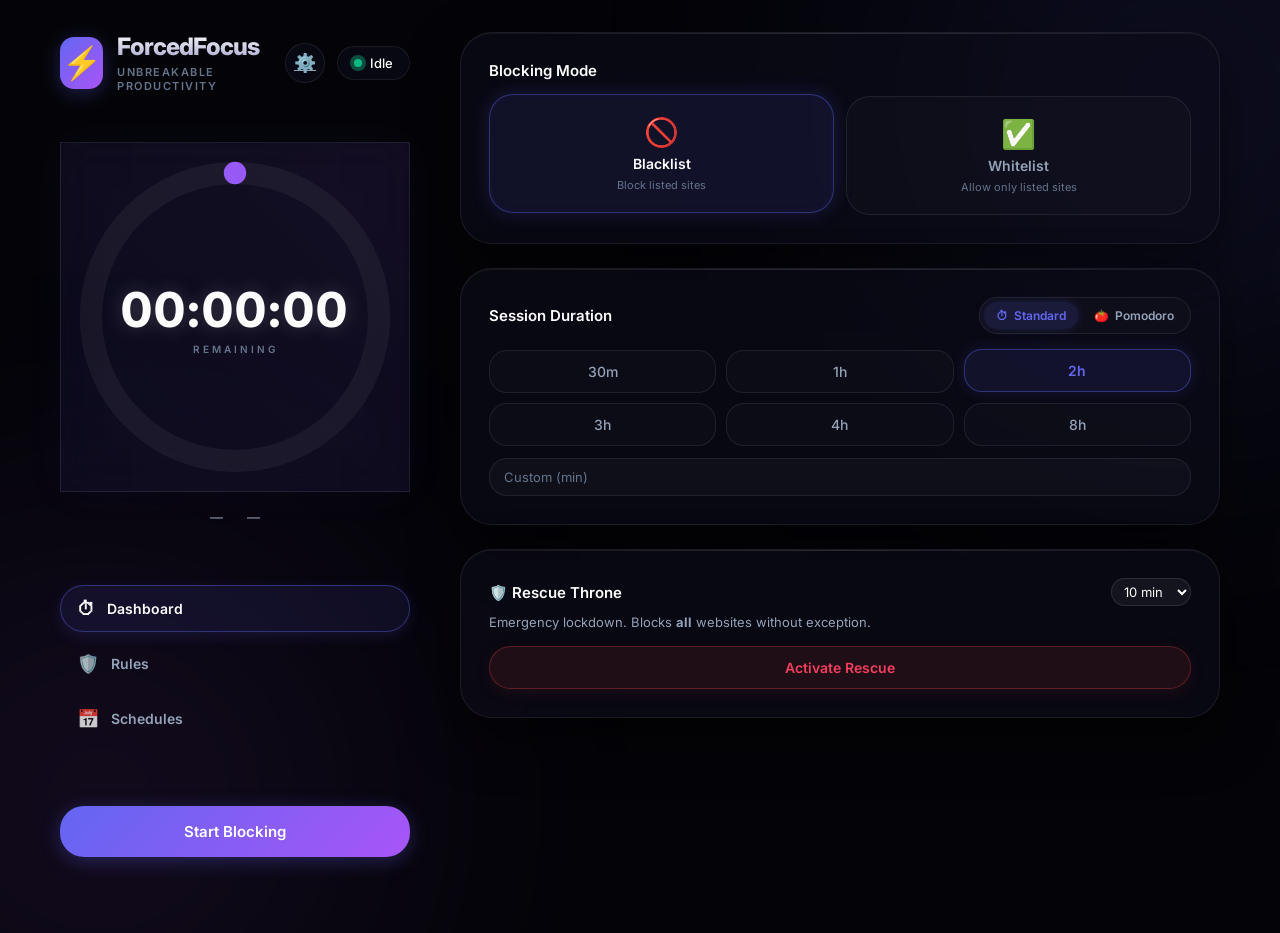
==== commit 590cba3b: "🎨 Palette: Add explicit accessibility labels to configuration inputs" ====
--- a/web/index.html
+++ b/web/index.html
@@ -1,347 +1,666 @@
-<!DOCTYPE html>
+<!doctype html>
 <html lang="en">
-
-<head>
-    <meta charset="UTF-8">
-    <meta name="viewport" content="width=device-width, initial-scale=1.0">
+  <head>
+    <meta charset="UTF-8" />
+    <meta name="viewport" content="width=device-width, initial-scale=1.0" />
     <title>ForcedFocus — Stay Focused</title>
-    <meta name="description" content="ForcedFocus: Unbreakable website blocker for macOS productivity.">
-    <link rel="preconnect" href="https://fonts.googleapis.com">
-    <link rel="preconnect" href="https://fonts.gstatic.com" crossorigin>
-    <link href="https://fonts.googleapis.com/css2?family=Inter:wght@300;400;500;600;700;800&display=swap"
-        rel="stylesheet">
-    <link rel="stylesheet" href="styles.css">
-</head>
-
-<body>
+    <meta
+      name="description"
+      content="ForcedFocus: Unbreakable website blocker for macOS productivity."
+    />
+    <link rel="preconnect" href="https://fonts.googleapis.com" />
+    <link rel="preconnect" href="https://fonts.gstatic.com" crossorigin />
+    <link
+      href="https://fonts.googleapis.com/css2?family=Inter:wght@300;400;500;600;700;800&display=swap"
+      rel="stylesheet"
+    />
+    <link rel="stylesheet" href="styles.css" />
+  </head>
+
+  <body>
     <div class="app">
-        <div class="dashboard-layout">
-            <div class="dashboard-sidebar">
-                <!-- Header -->
-                <header class="header">
-                    <div class="logo">
-                        <div class="logo-icon">⚡</div>
-                        <div>
-                            <h1>ForcedFocus</h1>
-                            <p class="tagline">Unbreakable Productivity</p>
-                        </div>
+      <div class="dashboard-layout">
+        <div class="dashboard-sidebar">
+          <!-- Header -->
+          <header class="header">
+            <div class="logo">
+              <div class="logo-icon">⚡</div>
+              <div>
+                <h1>ForcedFocus</h1>
+                <p class="tagline">Unbreakable Productivity</p>
+              </div>
+            </div>
+            <div style="display: flex; align-items: center; gap: 12px">
+              <a
+                href="settings.html"
+                class="settings-btn"
+                title="Sound Settings"
+                aria-label="Sound Settings"
+                >⚙️</a
+              >
+              <div class="status-badge" id="statusBadge">
+                <span class="status-dot"></span>
+                <span class="status-text">Idle</span>
+              </div>
+            </div>
+          </header>
+          <!-- Timer Section -->
+          <section class="timer-section" id="timerSection">
+            <div
+              id="activeIntentContainer"
+              style="
+                display: none;
+                margin-bottom: 2rem;
+                text-align: center;
+                max-width: 80%;
+                animation: slideDown 0.3s ease;
+              "
+            >
+              <div
+                style="
+                  font-size: 12px;
+                  text-transform: uppercase;
+                  letter-spacing: 1px;
+                  color: var(--text-muted);
+                  margin-bottom: 8px;
+                  font-weight: 600;
+                "
+              >
+                🎯 Focus Intent
+              </div>
+              <div
+                id="activeIntentDisplay"
+                style="
+                  display: none;
+                  font-size: 24px;
+                  font-weight: 700;
+                  color: var(--text);
+                  line-height: 1.3;
+                "
+              ></div>
+              <div
+                id="activeIntentInputBox"
+                style="display: flex; gap: 8px; align-items: center"
+              >
+                <label for="activeIntentInput" class="sr-only">Focus Intent</label>
+                <input
+                  type="text"
+                  id="activeIntentInput"
+                  placeholder="What are you working on right now?"
+                  style="
+                    flex: 1;
+                    min-width: 300px;
+                    background: rgba(0, 0, 0, 0.2);
+                    border: 1px solid rgba(255, 255, 255, 0.1);
+                    color: var(--text);
+                    border-radius: 8px;
+                    padding: 12px 16px;
+                    font-size: 16px;
+                    outline: none;
+                    transition: border-color 0.2s;
+                  "
+                />
+                <button
+                  id="btnSaveIntent"
+                  style="
+                    background: var(--blue);
+                    color: white;
+                    border: none;
+                    border-radius: 8px;
+                    padding: 12px 20px;
+                    font-size: 16px;
+                    cursor: pointer;
+                    font-weight: 600;
+                    transition: background 0.2s;
+                  "
+                >
+                  Save Target
+                </button>
+              </div>
+            </div>
+            <div class="timer-ring" id="timerRing">
+              <svg viewBox="0 0 200 200">
+                <defs>
+                  <linearGradient
+                    id="timerGradient"
+                    x1="0%"
+                    y1="0%"
+                    x2="100%"
+                    y2="100%"
+                  >
+                    <stop offset="0%" stop-color="var(--accent-blue)" />
+                    <stop offset="100%" stop-color="var(--accent-violet)" />
+                  </linearGradient>
+                </defs>
+                <circle class="timer-bg" cx="100" cy="100" r="90" />
+                <circle
+                  class="timer-progress"
+                  id="timerProgress"
+                  cx="100"
+                  cy="100"
+                  r="90"
+                  style="stroke: url(#timerGradient)"
+                />
+              </svg>
+              <div class="timer-blob"></div>
+              <div class="timer-inner">
+                <div class="timer-value" id="timerValue" role="timer" aria-live="polite">00:00:00</div>
+                <div class="timer-label" id="timerLabel">REMAINING</div>
+              </div>
+            </div>
+            <div class="timer-info" id="timerInfo">
+              <span id="modeDisplay">—</span>
+              <span id="expiresDisplay">—</span>
+              <div class="pomo-status hidden" id="pomoStatus">
+                <div style="display: flex; gap: 8px; align-items: center">
+                  <span class="pomo-phase-badge focus" id="pomoPhase"
+                    >FOCUS</span
+                  >
+                  <span id="pomoCycleDisplay">Cycle 1/4</span>
+                </div>
+                <span
+                  id="pomoNextTimeDisplay"
+                  style="
+                    font-size: 13px;
+                    color: var(--text-muted);
+                    margin-top: 4px;
+                    display: none;
+                  "
+                  >Next break at 1:25 PM</span
+                >
+              </div>
+            </div>
+          </section>
+          <!-- Main Navigation -->
+          <nav class="main-nav" role="tablist">
+            <button class="nav-btn active" data-tab="tab-dashboard" role="tab">
+              <span class="nav-icon" aria-hidden="true">⏱</span> Dashboard
+            </button>
+            <button class="nav-btn" data-tab="tab-rules" role="tab">
+              <span class="nav-icon" aria-hidden="true">🛡️</span> Rules
+            </button>
+            <button class="nav-btn" data-tab="tab-schedules" role="tab">
+              <span class="nav-icon" aria-hidden="true">📅</span> Schedules
+            </button>
+          </nav>
+
+          <!-- Start/Stop (Global) -->
+          <div
+            class="action-buttons"
+            style="margin-top: auto; padding-top: 16px"
+          >
+            <button class="btn btn-start" id="btnStart">Start Blocking</button>
+            <button class="btn btn-stop hidden" id="btnStop">
+              <span class="btn-icon">🔐</span> Request Unlock
+            </button>
+          </div>
+
+          <div class="unlock-info hidden" id="unlockInfo">
+            <p>⏱ Unlock pending — releases at 12:00 (10m left)</p>
+          </div>
+        </div>
+
+        <div class="dashboard-main">
+          <!-- TAB: Dashboard -->
+          <div class="tab-pane active" id="tab-dashboard">
+            <section class="controls-section">
+              <!-- Mode Selector -->
+              <div class="card" id="modeCard">
+                <h2 class="card-title">Blocking Mode</h2>
+                <div class="mode-toggle">
+                  <button
+                    class="mode-btn active"
+                    id="btnBlacklist"
+                    data-mode="blacklist"
+                  >
+                    <span class="mode-icon">🚫</span>
+                    <span class="mode-name">Blacklist</span>
+                    <span class="mode-desc">Block listed sites</span>
+                  </button>
+                  <button
+                    class="mode-btn"
+                    id="btnWhitelist"
+                    data-mode="whitelist"
+                  >
+                    <span class="mode-icon">✅</span>
+                    <span class="mode-name">Whitelist</span>
+                    <span class="mode-desc">Allow only listed sites</span>
+                  </button>
+                </div>
+              </div>
+
+              <!-- Unified Session Settings -->
+              <div class="card" id="sessionSettingsCard">
+                <div
+                  style="
+                    display: flex;
+                    justify-content: space-between;
+                    align-items: center;
+                    margin-bottom: 16px;
+                  "
+                >
+                  <h2
+                    class="card-title"
+                    id="sessionSettingsTitle"
+                    style="margin-bottom: 0"
+                  >
+                    Session Duration
+                  </h2>
+
+                  <div
+                    style="
+                      display: flex;
+                      gap: 4px;
+                      padding: 4px;
+                      background: rgba(255, 255, 255, 0.02);
+                      border-radius: 20px;
+                      border: 1px solid var(--border);
+                    "
+                  >
+                    <button
+                      class="session-type-btn active"
+                      data-type="standard"
+                      style="
+                        display: flex;
+                        align-items: center;
+                        gap: 6px;
+                        padding: 6px 12px;
+                        border-radius: 16px;
+                        border: none;
+                        background: transparent;
+                        cursor: pointer;
+                        color: var(--text-secondary);
+                        font-family: inherit;
+                        font-size: 12px;
+                        font-weight: 600;
+                        transition: var(--transition);
+                      "
+                    >
+                      <span>⏱</span> Standard
+                    </button>
+                    <button
+                      class="session-type-btn"
+                      data-type="pomodoro"
+                      style="
+                        display: flex;
+                        align-items: center;
+                        gap: 6px;
+                        padding: 6px 12px;
+                        border-radius: 16px;
+                        border: none;
+                        background: transparent;
+                        cursor: pointer;
+                        color: var(--text-secondary);
+                        font-family: inherit;
+                        font-size: 12px;
+                        font-weight: 600;
+                        transition: var(--transition);
+                      "
+                    >
+                      <span>🍅</span> Pomodoro
+                    </button>
+                  </div>
+                </div>
+
+                <!-- Standard Duration Controls -->
+                <div id="standardSettingsArea">
+                  <div class="duration-grid">
+                    <button class="dur-btn" data-minutes="30">30m</button>
+                    <button class="dur-btn" data-minutes="60">1h</button>
+                    <button class="dur-btn active" data-minutes="120">
+                      2h
+                    </button>
+                    <button class="dur-btn" data-minutes="180">3h</button>
+                    <button class="dur-btn" data-minutes="240">4h</button>
+                    <button class="dur-btn" data-minutes="480">8h</button>
+                  </div>
+                  <div class="custom-duration">
+                    <label for="customMinutes" class="sr-only">Custom duration in minutes</label>
+                    <input
+                      type="number"
+                      id="customMinutes"
+                      min="1"
+                      max="1440"
+                      placeholder="Custom (min)"
+                    />
+                  </div>
+                </div>
+
+                <!-- Pomodoro Controls -->
+                <div id="pomodoroSettingsArea" class="hidden">
+                  <div class="pomo-presets">
+                    <button
+                      class="dur-btn active pomo-preset"
+                      data-focus="25"
+                      data-break="5"
+                    >
+                      25/5
+                    </button>
+                    <button
+                      class="dur-btn pomo-preset"
+                      data-focus="50"
+                      data-break="10"
+                    >
+                      50/10
+                    </button>
+                    <button
+                      class="dur-btn pomo-preset"
+                      data-focus="90"
+                      data-break="20"
+                    >
+                      90/20
+                    </button>
+                  </div>
+                  <div class="pomo-custom">
+                    <div class="pomo-field">
+                      <label for="pomoFocus">Focus (min)</label>
+                      <input
+                        type="number"
+                        id="pomoFocus"
+                        min="1"
+                        max="240"
+                        value="25"
+                      />
                     </div>
-                    <div style="display: flex; align-items: center; gap: 12px;">
-                        <a href="settings.html" class="settings-btn" title="Sound Settings">⚙️</a>
-                        <div class="status-badge" id="statusBadge">
-                            <span class="status-dot"></span>
-                            <span class="status-text">Idle</span>
-                        </div>
+                    <div class="pomo-field">
+                      <label for="pomoBreak">Break (min)</label>
+                      <input
+                        type="number"
+                        id="pomoBreak"
+                        min="1"
+                        max="60"
+                        value="5"
+                      />
                     </div>
-                </header>
-                <!-- Timer Section -->
-                <section class="timer-section" id="timerSection">
-                    <div id="activeIntentContainer" style="display: none; margin-bottom: 2rem; text-align: center; max-width: 80%; animation: slideDown 0.3s ease;">
-                        <div style="font-size: 12px; text-transform: uppercase; letter-spacing: 1px; color: var(--text-muted); margin-bottom: 8px; font-weight: 600;">🎯 Focus Intent</div>
-                        <div id="activeIntentDisplay" style="display: none; font-size: 24px; font-weight: 700; color: var(--text); line-height: 1.3;"></div>
-                        <div id="activeIntentInputBox" style="display: flex; gap: 8px; align-items: center;">
-                            <input type="text" id="activeIntentInput" placeholder="What are you working on right now?" style="flex: 1; min-width: 300px; background: rgba(0,0,0,0.2); border: 1px solid rgba(255,255,255,0.1); color: var(--text); border-radius: 8px; padding: 12px 16px; font-size: 16px; outline: none; transition: border-color 0.2s;">
-                            <button id="btnSaveIntent" style="background: var(--blue); color: white; border: none; border-radius: 8px; padding: 12px 20px; font-size: 16px; cursor: pointer; font-weight: 600; transition: background 0.2s;">Save Target</button>
-                        </div>
+                    <div class="pomo-field">
+                      <label for="pomoCycles">Cycles</label>
+                      <input
+                        type="number"
+                        id="pomoCycles"
+                        min="1"
+                        max="50"
+                        value="4"
+                      />
                     </div>
-                    <div class="timer-ring" id="timerRing">
-                        <svg viewBox="0 0 200 200">
-                            <defs>
-                                <linearGradient id="timerGradient" x1="0%" y1="0%" x2="100%" y2="100%">
-                                    <stop offset="0%" stop-color="var(--accent-blue)" />
-                                    <stop offset="100%" stop-color="var(--accent-violet)" />
-                                </linearGradient>
-                            </defs>
-                            <circle class="timer-bg" cx="100" cy="100" r="90" />
-                            <circle class="timer-progress" id="timerProgress" cx="100" cy="100" r="90"
-                                style="stroke: url(#timerGradient);" />
-                        </svg>
-                        <div class="timer-blob"></div>
-                        <div class="timer-inner">
-                            <div class="timer-value" id="timerValue">00:00:00</div>
-                            <div class="timer-label" id="timerLabel">REMAINING</div>
-                        </div>
-                    </div>
-                    <div class="timer-info" id="timerInfo">
-                        <span id="modeDisplay">—</span>
-                        <span id="expiresDisplay">—</span>
-                        <div class="pomo-status hidden" id="pomoStatus">
-                            <div style="display: flex; gap: 8px; align-items: center;">
-                                <span class="pomo-phase-badge focus" id="pomoPhase">FOCUS</span>
-                                <span id="pomoCycleDisplay">Cycle 1/4</span>
-                            </div>
-                            <span id="pomoNextTimeDisplay"
-                                style="font-size: 13px; color: var(--text-muted); margin-top: 4px; display: none;">Next
-                                break at 1:25 PM</span>
-                        </div>
-                    </div>
-                </section>
-                <!-- Main Navigation -->
-                <nav class="main-nav">
-                    <button class="nav-btn active" data-tab="tab-dashboard">
-                        <span class="nav-icon">⏱</span> Dashboard
-                    </button>
-                    <button class="nav-btn" data-tab="tab-rules">
-                        <span class="nav-icon">🛡️</span> Rules
-                    </button>
-                    <button class="nav-btn" data-tab="tab-schedules">
-                        <span class="nav-icon">📅</span> Schedules
-                    </button>
-                </nav>
-
-                <!-- Start/Stop (Global) -->
-                <div class="action-buttons" style="margin-top: auto; padding-top: 16px;">
-                    <button class="btn btn-start" id="btnStart">
-                        Start Blocking
-                    </button>
-                    <button class="btn btn-stop hidden" id="btnStop">
-                        <span class="btn-icon">🔐</span> Request Unlock
-                    </button>
-                </div>
-
-                <div class="unlock-info hidden" id="unlockInfo">
-                    <p>⏱ Unlock pending — releases at 12:00 (10m left)</p>
-                </div>
-
-            </div>
-
-            <div class="dashboard-main">
-                <!-- TAB: Dashboard -->
-                <div class="tab-pane active" id="tab-dashboard">
-                    <section class="controls-section">
-                        <!-- Mode Selector -->
-                        <div class="card" id="modeCard">
-                            <h2 class="card-title">Blocking Mode</h2>
-                            <div class="mode-toggle">
-                                <button class="mode-btn active" id="btnBlacklist" data-mode="blacklist">
-                                    <span class="mode-icon">🚫</span>
-                                    <span class="mode-name">Blacklist</span>
-                                    <span class="mode-desc">Block listed sites</span>
-                                </button>
-                                <button class="mode-btn" id="btnWhitelist" data-mode="whitelist">
-                                    <span class="mode-icon">✅</span>
-                                    <span class="mode-name">Whitelist</span>
-                                    <span class="mode-desc">Allow only listed sites</span>
-                                </button>
-                            </div>
-                        </div>
-
-                        <!-- Unified Session Settings -->
-                        <div class="card" id="sessionSettingsCard">
-                            <div
-                                style="display: flex; justify-content: space-between; align-items: center; margin-bottom: 16px;">
-                                <h2 class="card-title" id="sessionSettingsTitle" style="margin-bottom: 0;">Session
-                                    Duration</h2>
-
-                                <div
-                                    style="display: flex; gap: 4px; padding: 4px; background: rgba(255,255,255,0.02); border-radius: 20px; border: 1px solid var(--border);">
-                                    <button class="session-type-btn active" data-type="standard"
-                                        style="display: flex; align-items: center; gap: 6px; padding: 6px 12px; border-radius: 16px; border: none; background: transparent; cursor: pointer; color: var(--text-secondary); font-family: inherit; font-size: 12px; font-weight: 600; transition: var(--transition);">
-                                        <span>⏱</span> Standard
-                                    </button>
-                                    <button class="session-type-btn" data-type="pomodoro"
-                                        style="display: flex; align-items: center; gap: 6px; padding: 6px 12px; border-radius: 16px; border: none; background: transparent; cursor: pointer; color: var(--text-secondary); font-family: inherit; font-size: 12px; font-weight: 600; transition: var(--transition);">
-                                        <span>🍅</span> Pomodoro
-                                    </button>
-                                </div>
-                            </div>
-
-                            <!-- Standard Duration Controls -->
-                            <div id="standardSettingsArea">
-                                <div class="duration-grid">
-                                    <button class="dur-btn" data-minutes="30">30m</button>
-                                    <button class="dur-btn" data-minutes="60">1h</button>
-                                    <button class="dur-btn active" data-minutes="120">2h</button>
-                                    <button class="dur-btn" data-minutes="180">3h</button>
-                                    <button class="dur-btn" data-minutes="240">4h</button>
-                                    <button class="dur-btn" data-minutes="480">8h</button>
-                                </div>
-                                <div class="custom-duration">
-                                    <input type="number" id="customMinutes" min="1" max="1440"
-                                        placeholder="Custom (min)">
-                                </div>
-                            </div>
-
-                            <!-- Pomodoro Controls -->
-                            <div id="pomodoroSettingsArea" class="hidden">
-                                <div class="pomo-presets">
-                                    <button class="dur-btn active pomo-preset" data-focus="25"
-                                        data-break="5">25/5</button>
-                                    <button class="dur-btn pomo-preset" data-focus="50" data-break="10">50/10</button>
-                                    <button class="dur-btn pomo-preset" data-focus="90" data-break="20">90/20</button>
-                                </div>
-                                <div class="pomo-custom">
-                                    <div class="pomo-field">
-                                        <label for="pomoFocus">Focus (min)</label>
-                                        <input type="number" id="pomoFocus" min="1" max="240" value="25">
-                                    </div>
-                                    <div class="pomo-field">
-                                        <label for="pomoBreak">Break (min)</label>
-                                        <input type="number" id="pomoBreak" min="1" max="60" value="5">
-                                    </div>
-                                    <div class="pomo-field">
-                                        <label for="pomoCycles">Cycles</label>
-                                        <input type="number" id="pomoCycles" min="1" max="50" value="4">
-                                    </div>
-                                </div>
-                                <p class="pomo-summary" id="pomoSummary">Total: 2h 00m (4 × 25m focus + 5m break)</p>
-                            </div>
-                        </div>
-
-
-
-                        <!-- Rescue Throne -->
-                        <div class="card rescue-card" id="rescueCard">
-                            <div class="rescue-header"
-                                style="display: flex; justify-content: space-between; align-items: center; margin-bottom: 8px;">
-                                <h2 class="card-title" style="margin-bottom: 0;">🛡️ Rescue Throne</h2>
-                                <select id="rescueDuration" class="rescue-select"
-                                    style="background: rgba(255,255,255,0.05); border: 1px solid rgba(255,255,255,0.1); color: var(--text-primary); padding: 4px 8px; border-radius: var(--radius-xs); font-family: inherit; font-size: 13px; outline: none; cursor: pointer;">
-                                    <option value="5" style="background: var(--bg-secondary);">5 min</option>
-                                    <option value="10" selected style="background: var(--bg-secondary);">10 min</option>
-                                    <option value="30" style="background: var(--bg-secondary);">30 min</option>
-                                </select>
-                            </div>
-                            <p class="rescue-desc"
-                                style="font-size: 13px; color: var(--text-secondary); margin-bottom: 16px;">Emergency
-                                lockdown. Blocks <strong>all</strong> websites without exception.</p>
-                            <button class="btn btn-rescue" id="btnRescue"
-                                style="width: 100%; padding: 12px; background: rgba(239, 68, 68, 0.1); border: 1px solid rgba(239, 68, 68, 0.3); border-radius: var(--radius); color: var(--danger); font-family: inherit; font-size: 14px; font-weight: 600; cursor: pointer; transition: var(--transition); box-shadow: 0 4px 16px rgba(239, 68, 68, 0.1);">
-                                Activate Rescue
-                            </button>
-                        </div>
-                    </section>
-                </div>
-                <!-- TAB: Rules -->
-                <div class="tab-pane" id="tab-rules">
-                    <section class="lists-section">
-                        <!-- Active Groups Selection -->
-                        <div class="card list-card" style="grid-column: 1 / -1; margin-bottom: 0;">
-                            <div class="list-header">
-                                <h2 class="card-title">
-                                    <span class="list-icon">🛡️</span> Domain Groups
-                                </h2>
-                            </div>
-                            <p class="list-desc">Select groups to include in your next session. Configure groups in
-                                Settings.</p>
-                            <div id="sessionGroups"
-                                style="display: flex; flex-wrap: wrap; gap: 10px; margin-top: 12px;">
-                                <!-- Dynamically populated -->
-                                <div class="loading" style="font-size: 13px; color: var(--text-muted);">Loading
-                                    groups...</div>
-                            </div>
-                        </div>
-
-                        <!-- Blacklist -->
-                        <div class="card list-card">
-                            <div class="list-header">
-                                <h2 class="card-title">
-                                    <span class="list-icon">🚫</span> Blacklist
-                                </h2>
-                                <span class="list-count" id="blacklistCount">0</span>
-                            </div>
-                            <p class="list-desc">These sites will be blocked in Blacklist mode.</p>
-                            <div class="add-domain">
-                                <textarea id="blacklistInput"
-                                    placeholder="e.g. reddit.com — or paste multiple domains, one per line"
-                                    autocomplete="off" rows="1"></textarea>
-                                <button class="btn-add" id="btnAddBlacklist" aria-label="Add to blacklist">+</button>
-                            </div>
-                            <ul class="domain-list" id="blacklistDomains"></ul>
-                        </div>
-
-                        <!-- Whitelist -->
-                        <div class="card list-card">
-                            <div class="list-header">
-                                <h2 class="card-title">
-                                    <span class="list-icon">✅</span> Whitelist
-                                </h2>
-                                <span class="list-count" id="whitelistCount">0</span>
-                            </div>
-                            <p class="list-desc">Only these sites will be allowed in Whitelist mode.</p>
-                            <div class="add-domain">
-                                <textarea id="whitelistInput"
-                                    placeholder="e.g. github.com — or paste multiple domains, one per line"
-                                    autocomplete="off" rows="1"></textarea>
-                                <button class="btn-add" id="btnAddWhitelist" aria-label="Add to whitelist">+</button>
-                            </div>
-                            <ul class="domain-list" id="whitelistDomains"></ul>
-                        </div>
-                    </section>
-                </div>
-
-                <!-- TAB: Schedules -->
-                <div class="tab-pane" id="tab-schedules">
-                    <section class="controls-section">
-                        <!-- Scheduling Card -->
-                        <div class="card" id="scheduleCard">
-                            <h2 class="card-title">Create Schedule</h2>
-                            <div class="mode-toggle schedule-toggle" style="margin-bottom: 12px;">
-                                <button class="mode-btn schedule-type-btn active" data-type="now">
-                                    <span class="mode-icon">⚡</span>
-                                    <span class="mode-name">Now</span>
-                                </button>
-                                <button class="mode-btn schedule-type-btn" data-type="in">
-                                    <span class="mode-icon">⏳</span>
-                                    <span class="mode-name">Later</span>
-                                </button>
-                                <button class="mode-btn schedule-type-btn" data-type="at">
-                                    <span class="mode-icon">📅</span>
-                                    <span class="mode-name">Time</span>
-                                </button>
-                            </div>
-                            <div class="schedule-inputs">
-                                <div id="scheduleInWrapper" class="hidden">
-                                    <label for="scheduleIn">Start after (minutes):</label>
-                                    <input type="number" id="scheduleIn" min="1" max="1440" placeholder="e.g. 15">
-                                </div>
-                                <div id="scheduleAtWrapper" class="hidden">
-                                    <label for="scheduleAt">Start on date & time:</label>
-                                    <input type="datetime-local" id="scheduleAt">
-                                </div>
-                            </div>
-                        </div>
-
-                        <!-- Upcoming Schedules -->
-                        <div class="card hidden" id="upcomingSchedulesCard">
-                            <div class="list-header" style="margin-bottom: 12px;">
-                                <h2 class="card-title" style="margin-bottom: 0;">⏳ Upcoming Schedules</h2>
-                                <span class="list-count" id="upcomingSchedulesCount">0</span>
-                            </div>
-                            <ul class="domain-list" id="upcomingSchedulesList">
-                                <!-- Populated by JS -->
-                            </ul>
-                        </div>
-                    </section>
-                </div>
-
-            </div>
+                  </div>
+                  <p class="pomo-summary" id="pomoSummary">
+                    Total: 2h 00m (4 × 25m focus + 5m break)
+                  </p>
+                </div>
+              </div>
+
+              <!-- Rescue Throne -->
+              <div class="card rescue-card" id="rescueCard">
+                <div
+                  class="rescue-header"
+                  style="
+                    display: flex;
+                    justify-content: space-between;
+                    align-items: center;
+                    margin-bottom: 8px;
+                  "
+                >
+                  <h2 class="card-title" style="margin-bottom: 0">
+                    🛡️ Rescue Throne
+                  </h2>
+                  <label for="rescueDuration" class="sr-only">Rescue duration in minutes</label>
+                  <select
+                    id="rescueDuration"
+                    class="rescue-select"
+                    style="
+                      background: rgba(255, 255, 255, 0.05);
+                      border: 1px solid rgba(255, 255, 255, 0.1);
+                      color: var(--text-primary);
+                      padding: 4px 8px;
+                      border-radius: var(--radius-xs);
+                      font-family: inherit;
+                      font-size: 13px;
+                      outline: none;
+                      cursor: pointer;
+                    "
+                  >
+                    <option value="5" style="background: var(--bg-secondary)">
+                      5 min
+                    </option>
+                    <option
+                      value="10"
+                      selected
+                      style="background: var(--bg-secondary)"
+                    >
+                      10 min
+                    </option>
+                    <option value="30" style="background: var(--bg-secondary)">
+                      30 min
+                    </option>
+                  </select>
+                </div>
+                <p
+                  class="rescue-desc"
+                  style="
+                    font-size: 13px;
+                    color: var(--text-secondary);
+                    margin-bottom: 16px;
+                  "
+                >
+                  Emergency lockdown. Blocks <strong>all</strong> websites
+                  without exception.
+                </p>
+                <button
+                  class="btn btn-rescue"
+                  id="btnRescue"
+                  style="
+                    width: 100%;
+                    padding: 12px;
+                    background: rgba(239, 68, 68, 0.1);
+                    border: 1px solid rgba(239, 68, 68, 0.3);
+                    border-radius: var(--radius);
+                    color: var(--danger);
+                    font-family: inherit;
+                    font-size: 14px;
+                    font-weight: 600;
+                    cursor: pointer;
+                    transition: var(--transition);
+                    box-shadow: 0 4px 16px rgba(239, 68, 68, 0.1);
+                  "
+                >
+                  Activate Rescue
+                </button>
+              </div>
+            </section>
+          </div>
+          <!-- TAB: Rules -->
+          <div class="tab-pane" id="tab-rules">
+            <section class="lists-section">
+              <!-- Active Groups Selection -->
+              <div
+                class="card list-card"
+                style="grid-column: 1 / -1; margin-bottom: 0"
+              >
+                <div class="list-header">
+                  <h2 class="card-title">
+                    <span class="list-icon">🛡️</span> Domain Groups
+                  </h2>
+                </div>
+                <p class="list-desc">
+                  Select groups to include in your next session. Configure
+                  groups in Settings.
+                </p>
+                <div
+                  id="sessionGroups"
+                  style="
+                    display: flex;
+                    flex-wrap: wrap;
+                    gap: 10px;
+                    margin-top: 12px;
+                  "
+                >
+                  <!-- Dynamically populated -->
+                  <div
+                    class="loading"
+                    style="font-size: 13px; color: var(--text-muted)"
+                  >
+                    Loading groups...
+                  </div>
+                </div>
+              </div>
+
+              <!-- Blacklist -->
+              <div class="card list-card">
+                <div class="list-header">
+                  <h2 class="card-title">
+                    <span class="list-icon">🚫</span> Blacklist
+                  </h2>
+                  <span class="list-count" id="blacklistCount">0</span>
+                </div>
+                <p class="list-desc">
+                  These sites will be blocked in Blacklist mode.
+                </p>
+                <div class="add-domain">
+                  <label for="blacklistInput" class="sr-only">Domains to blacklist</label>
+                  <textarea
+                    id="blacklistInput"
+                    placeholder="e.g. reddit.com — or paste multiple domains, one per line"
+                    autocomplete="off"
+                    rows="1"
+                  ></textarea>
+                  <button
+                    class="btn-add"
+                    id="btnAddBlacklist"
+                    aria-label="Add to blacklist"
+                  >
+                    +
+                  </button>
+                </div>
+                <ul class="domain-list" id="blacklistDomains"></ul>
+              </div>
+
+              <!-- Whitelist -->
+              <div class="card list-card">
+                <div class="list-header">
+                  <h2 class="card-title">
+                    <span class="list-icon">✅</span> Whitelist
+                  </h2>
+                  <span class="list-count" id="whitelistCount">0</span>
+                </div>
+                <p class="list-desc">
+                  Only these sites will be allowed in Whitelist mode.
+                </p>
+                <div class="add-domain">
+                  <label for="whitelistInput" class="sr-only">Domains to whitelist</label>
+                  <textarea
+                    id="whitelistInput"
+                    placeholder="e.g. github.com — or paste multiple domains, one per line"
+                    autocomplete="off"
+                    rows="1"
+                  ></textarea>
+                  <button
+                    class="btn-add"
+                    id="btnAddWhitelist"
+                    aria-label="Add to whitelist"
+                  >
+                    +
+                  </button>
+                </div>
+                <ul class="domain-list" id="whitelistDomains"></ul>
+              </div>
+            </section>
+          </div>
+
+          <!-- TAB: Schedules -->
+          <div class="tab-pane" id="tab-schedules">
+            <section class="controls-section">
+              <!-- Scheduling Card -->
+              <div class="card" id="scheduleCard">
+                <h2 class="card-title">Create Schedule</h2>
+                <div
+                  class="mode-toggle schedule-toggle"
+                  style="margin-bottom: 12px"
+                >
+                  <button
+                    class="mode-btn schedule-type-btn active"
+                    data-type="now"
+                  >
+                    <span class="mode-icon">⚡</span>
+                    <span class="mode-name">Now</span>
+                  </button>
+                  <button class="mode-btn schedule-type-btn" data-type="in">
+                    <span class="mode-icon">⏳</span>
+                    <span class="mode-name">Later</span>
+                  </button>
+                  <button class="mode-btn schedule-type-btn" data-type="at">
+                    <span class="mode-icon">📅</span>
+                    <span class="mode-name">Time</span>
+                  </button>
+                </div>
+                <div class="schedule-inputs">
+                  <div id="scheduleInWrapper" class="hidden">
+                    <label for="scheduleIn">Start after (minutes):</label>
+                    <input
+                      type="number"
+                      id="scheduleIn"
+                      min="1"
+                      max="1440"
+                      placeholder="e.g. 15"
+                    />
+                  </div>
+                  <div id="scheduleAtWrapper" class="hidden">
+                    <label for="scheduleAt">Start on date & time:</label>
+                    <input type="datetime-local" id="scheduleAt" />
+                  </div>
+                </div>
+              </div>
+
+              <!-- Upcoming Schedules -->
+              <div class="card hidden" id="upcomingSchedulesCard">
+                <div class="list-header" style="margin-bottom: 12px">
+                  <h2 class="card-title" style="margin-bottom: 0">
+                    ⏳ Upcoming Schedules
+                  </h2>
+                  <span class="list-count" id="upcomingSchedulesCount">0</span>
+                </div>
+                <ul class="domain-list" id="upcomingSchedulesList">
+                  <!-- Populated by JS -->
+                </ul>
+              </div>
+            </section>
+          </div>
         </div>
-
-        <!-- Stop Modal -->
-        <div class="modal-overlay hidden" id="stopModal">
-            <div class="modal">
-                <h2>🔐 Unlock Session</h2>
-                <p>Enter your kill-switch passphrase.<br>
-                    <strong>Blocking will continue for 20 more minutes</strong> after verification.
-                </p>
-                <form id="passphraseForm" onsubmit="return false;">
-                    <label for="passphraseInput" class="sr-only">Kill-switch passphrase</label>
-                    <input type="password" id="passphraseInput" placeholder="Kill-switch passphrase" autocomplete="off">
-                </form>
-                <div class="modal-actions">
-                    <button class="btn btn-cancel" id="btnCancelStop">Cancel</button>
-                    <button class="btn btn-confirm" id="btnConfirmStop">Confirm Unlock</button>
-                </div>
-                <p class="modal-error hidden" id="modalError"></p>
-            </div>
+      </div>
+
+      <!-- Stop Modal -->
+      <div class="modal-overlay hidden" id="stopModal">
+        <div class="modal">
+          <h2>🔐 Unlock Session</h2>
+          <p>
+            Enter your kill-switch passphrase.<br />
+            <strong>Blocking will continue for 20 more minutes</strong> after
+            verification.
+          </p>
+          <form id="passphraseForm" onsubmit="return false;">
+            <label for="passphraseInput" class="sr-only"
+              >Kill-switch passphrase</label
+            >
+            <input
+              type="password"
+              id="passphraseInput"
+              placeholder="Kill-switch passphrase"
+              autocomplete="off"
+            />
+          </form>
+          <div class="modal-actions">
+            <button class="btn btn-cancel" id="btnCancelStop">Cancel</button>
+            <button class="btn btn-confirm" id="btnConfirmStop">
+              Confirm Unlock
+            </button>
+          </div>
+          <p class="modal-error hidden" id="modalError"></p>
         </div>
-
-        <!-- Toast -->
-        <div class="toast hidden" id="toast"></div>
+      </div>
+
+      <!-- Toast -->
+      <div class="toast hidden" id="toast"></div>
     </div>
 
     <script src="app.js"></script>
-</body>
-
-</html>+  </body>
+</html>
--- a/web/styles.css
+++ b/web/styles.css
@@ -3,1769 +3,1850 @@
    ━━━━━━━━━━━━━━━━━━━━━━━━━━━━━━━━━━━━━━━━━━━━━━━━━━━━━━━━━━━━━━━━━━━━━━━━━━━━ */
 
 :root {
-    --bg-primary: #040408;
-    --bg-secondary: #08080f;
-    --bg-card: rgba(12, 12, 25, 0.6);
-    --bg-card-hover: rgba(18, 18, 35, 0.7);
-    --border: rgba(255, 255, 255, 0.08);
-    --border-active: rgba(99, 102, 241, 0.4);
-    --text-primary: #fcfcfd;
-    --text-secondary: #94a3b8;
-    --text-muted: #64748b;
-    --accent-blue: #6366f1;
-    --accent-violet: #a855f7;
-    --accent-gradient: linear-gradient(135deg, #6366f1, #a855f7);
-    --danger: #f43f5e;
-    --danger-glow: rgba(244, 63, 94, 0.3);
-    --success: #10b981;
-    --success-glow: rgba(16, 185, 129, 0.3);
-    --warning: #f59e0b;
-    --radius: 32px;
-    --radius-sm: 24px;
-    --radius-xs: 18px;
-    --shadow-lg: 0 20px 50px rgba(0, 0, 0, 0.5);
-    --shadow-sm: 0 4px 12px rgba(0, 0, 0, 0.3);
-    --glass: blur(24px) saturate(160%);
-    --transition: 0.3s cubic-bezier(0.4, 0, 0.2, 1);
-    color-scheme: dark;
+  --bg-primary: #040408;
+  --bg-secondary: #08080f;
+  --bg-card: rgba(12, 12, 25, 0.6);
+  --bg-card-hover: rgba(18, 18, 35, 0.7);
+  --border: rgba(255, 255, 255, 0.08);
+  --border-active: rgba(99, 102, 241, 0.4);
+  --text-primary: #fcfcfd;
+  --text-secondary: #94a3b8;
+  --text-muted: #64748b;
+  --accent-blue: #6366f1;
+  --accent-violet: #a855f7;
+  --accent-gradient: linear-gradient(135deg, #6366f1, #a855f7);
+  --danger: #f43f5e;
+  --danger-glow: rgba(244, 63, 94, 0.3);
+  --success: #10b981;
+  --success-glow: rgba(16, 185, 129, 0.3);
+  --warning: #f59e0b;
+  --radius: 32px;
+  --radius-sm: 24px;
+  --radius-xs: 18px;
+  --shadow-lg: 0 20px 50px rgba(0, 0, 0, 0.5);
+  --shadow-sm: 0 4px 12px rgba(0, 0, 0, 0.3);
+  --glass: blur(24px) saturate(160%);
+  --transition: 0.3s cubic-bezier(0.4, 0, 0.2, 1);
+  color-scheme: dark;
 }
 
 * {
-    margin: 0;
-    padding: 0;
-    box-sizing: border-box;
+  margin: 0;
+  padding: 0;
+  box-sizing: border-box;
 }
 
 body {
-    font-family: 'Inter', -apple-system, sans-serif;
-    background: var(--bg-primary);
-    background-image: url("data:image/svg+xml,%3Csvg viewBox='0 0 200 200' xmlns='http://www.w3.org/2000/svg'%3%3Cfilter id='noiseFilter'%3%3CfeTurbulence type='fractalNoise' baseFrequency='0.65' numOctaves='3' stitchTiles='stitch'/%3%3C/filter%3%3Crect width='100%25' height='100%25' filter='url(%23noiseFilter)' opacity='0.05'/%3%3C/svg%3e");
-    color: var(--text-primary);
-    min-height: 100vh;
-    overflow-x: hidden;
+  font-family:
+    "Inter",
+    -apple-system,
+    sans-serif;
+  background: var(--bg-primary);
+  background-image: url("data:image/svg+xml,%3Csvg viewBox='0 0 200 200' xmlns='http://www.w3.org/2000/svg'%3%3Cfilter id='noiseFilter'%3%3CfeTurbulence type='fractalNoise' baseFrequency='0.65' numOctaves='3' stitchTiles='stitch'/%3%3C/filter%3%3Crect width='100%25' height='100%25' filter='url(%23noiseFilter)' opacity='0.05'/%3%3C/svg%3e");
+  color: var(--text-primary);
+  min-height: 100vh;
+  overflow-x: hidden;
 }
 
 .app {
-    max-width: 1200px;
-    margin: 0 auto;
-    padding: 32px 20px 60px;
-    position: relative;
-    z-index: 1;
-    animation: pageFadeIn 0.5s ease-out;
+  max-width: 1200px;
+  margin: 0 auto;
+  padding: 32px 20px 60px;
+  position: relative;
+  z-index: 1;
+  animation: pageFadeIn 0.5s ease-out;
 }
 
 @keyframes pageFadeIn {
-    from { opacity: 0; transform: translateY(10px); }
-    to { opacity: 1; transform: translateY(0); }
+  from {
+    opacity: 0;
+    transform: translateY(10px);
+  }
+  to {
+    opacity: 1;
+    transform: translateY(0);
+  }
 }
 
 .sr-only {
-    position: absolute;
-    width: 1px;
-    height: 1px;
-    padding: 0;
-    margin: -1px;
-    overflow: hidden;
-    clip: rect(0, 0, 0, 0);
-    white-space: nowrap;
-    border: 0;
+  position: absolute;
+  width: 1px;
+  height: 1px;
+  padding: 0;
+  margin: -1px;
+  overflow: hidden;
+  clip: rect(0, 0, 0, 0);
+  white-space: nowrap;
+  border: 0;
 }
 
 /* Background gradient orbs */
 body::before,
 body::after {
-    content: '';
-    position: fixed;
-    border-radius: 50%;
-    filter: blur(140px);
-    opacity: 0.2;
-    pointer-events: none;
-    z-index: 0;
+  content: "";
+  position: fixed;
+  border-radius: 50%;
+  filter: blur(140px);
+  opacity: 0.2;
+  pointer-events: none;
+  z-index: 0;
 }
 
 body::before {
-    width: 800px;
-    height: 800px;
-    background: radial-gradient(circle, var(--accent-blue), transparent 70%);
-    top: -300px;
-    right: -300px;
-    animation: orbFloat 25s infinite alternate ease-in-out;
+  width: 800px;
+  height: 800px;
+  background: radial-gradient(circle, var(--accent-blue), transparent 70%);
+  top: -300px;
+  right: -300px;
+  animation: orbFloat 25s infinite alternate ease-in-out;
 }
 
 body::after {
-    width: 700px;
-    height: 700px;
-    background: radial-gradient(circle, var(--accent-violet), transparent 70%);
-    bottom: -250px;
-    left: -250px;
-    animation: orbFloat 20s infinite alternate-reverse ease-in-out;
+  width: 700px;
+  height: 700px;
+  background: radial-gradient(circle, var(--accent-violet), transparent 70%);
+  bottom: -250px;
+  left: -250px;
+  animation: orbFloat 20s infinite alternate-reverse ease-in-out;
 }
 
 @keyframes orbFloat {
-    from { transform: translate(0, 0) scale(1); }
-    to { transform: translate(-10%, 5%) scale(1.1); }
-}
-
-.app {
-    max-width: 1200px;
-    margin: 0 auto;
-    padding: 32px 20px 60px;
-    position: relative;
-    z-index: 1;
-}
+  from {
+    transform: translate(0, 0) scale(1);
+  }
+  to {
+    transform: translate(-10%, 5%) scale(1.1);
+  }
+}
+
 
 /* ── Dashboard Layout ────────────────────────────────────────────────────── */
 
 .dashboard-layout {
-    display: grid;
-    grid-template-columns: 350px 1fr;
-    gap: 50px;
-    align-items: start;
+  display: grid;
+  grid-template-columns: 350px 1fr;
+  gap: 50px;
+  align-items: start;
 }
 
 .dashboard-sidebar {
-    position: sticky;
-    top: 32px;
-    display: flex;
-    flex-direction: column;
-    gap: 24px;
+  position: sticky;
+  top: 32px;
+  display: flex;
+  flex-direction: column;
+  gap: 24px;
 }
 
 .dashboard-main {
-    display: flex;
-    flex-direction: column;
-    gap: 24px;
+  display: flex;
+  flex-direction: column;
+  gap: 24px;
 }
 
 .controls-section {
-    display: flex;
-    flex-direction: column;
-    gap: 24px;
-}
-
-.controls-section>.card,
-.controls-section>.action-buttons,
-.controls-section>.unlock-info {
-    width: 100%;
-}
-
-.controls-section>.action-buttons {
-    margin-top: 8px;
+  display: flex;
+  flex-direction: column;
+  gap: 24px;
+}
+
+.controls-section > .card,
+.controls-section > .action-buttons,
+.controls-section > .unlock-info {
+  width: 100%;
+}
+
+.controls-section > .action-buttons {
+  margin-top: 8px;
 }
 
 @media (max-width: 950px) {
-    .dashboard-layout {
-        grid-template-columns: 1fr;
-    }
-
-    .dashboard-sidebar {
-        position: static;
-    }
+  .dashboard-layout {
+    grid-template-columns: 1fr;
+  }
+
+  .dashboard-sidebar {
+    position: static;
+  }
 }
 
 .grid-container {
-    display: grid;
-    grid-template-columns: repeat(auto-fit, minmax(350px, 1fr));
-    gap: 24px;
-    align-items: start;
+  display: grid;
+  grid-template-columns: repeat(auto-fit, minmax(350px, 1fr));
+  gap: 24px;
+  align-items: start;
 }
 
 .scroll-area {
-    overflow-y: auto;
-    scrollbar-width: thin;
-    scrollbar-color: var(--border) transparent;
+  overflow-y: auto;
+  scrollbar-width: thin;
+  scrollbar-color: var(--border) transparent;
 }
 
 .scroll-area::-webkit-scrollbar {
-    width: 6px;
+  width: 6px;
 }
 
 .scroll-area::-webkit-scrollbar-thumb {
-    background: var(--border);
-    border-radius: 10px;
+  background: var(--border);
+  border-radius: 10px;
 }
 
 .btn-pill {
-    padding: 8px 16px;
-    border-radius: 100px;
-    font-size: 13px;
-    font-weight: 600;
-    cursor: pointer;
-    transition: var(--transition);
+  padding: 8px 16px;
+  border-radius: 100px;
+  font-size: 13px;
+  font-weight: 600;
+  cursor: pointer;
+  transition: var(--transition);
 }
 
 .btn-ghost {
-    background: rgba(255, 255, 255, 0.05);
-    border: 1px solid var(--border);
-    color: var(--text-primary);
+  background: rgba(255, 255, 255, 0.05);
+  border: 1px solid var(--border);
+  color: var(--text-primary);
 }
 
 .btn-ghost:hover {
-    background: rgba(255, 255, 255, 0.1);
-    border-color: rgba(255, 255, 255, 0.2);
+  background: rgba(255, 255, 255, 0.1);
+  border-color: rgba(255, 255, 255, 0.2);
 }
 
 /* ── Header ──────────────────────────────────────────────────────────────── */
 
 .header {
-    display: flex;
-    justify-content: space-between;
-    align-items: center;
-    margin-bottom: 40px;
+  display: flex;
+  justify-content: space-between;
+  align-items: center;
+  margin-bottom: 40px;
 }
 
 .logo {
-    display: flex;
-    align-items: center;
-    gap: 14px;
+  display: flex;
+  align-items: center;
+  gap: 14px;
 }
 
 .logo-icon {
-    font-size: 32px;
-    width: 52px;
-    height: 52px;
-    display: flex;
-    align-items: center;
-    justify-content: center;
-    background: var(--accent-gradient);
-    border-radius: 14px;
-    box-shadow: 0 4px 20px rgba(99, 102, 241, 0.3);
+  font-size: 32px;
+  width: 52px;
+  height: 52px;
+  display: flex;
+  align-items: center;
+  justify-content: center;
+  background: var(--accent-gradient);
+  border-radius: 14px;
+  box-shadow: 0 4px 20px rgba(99, 102, 241, 0.3);
 }
 
 .logo h1 {
-    font-size: 24px;
-    font-weight: 800;
-    letter-spacing: -1px;
-    background: linear-gradient(to bottom, #fff, #a5a5cc);
-    -webkit-background-clip: text;
-    background-clip: text;
-    -webkit-text-fill-color: transparent;
-    color: transparent;
+  font-size: 24px;
+  font-weight: 800;
+  letter-spacing: -1px;
+  background: linear-gradient(to bottom, #fff, #a5a5cc);
+  -webkit-background-clip: text;
+  background-clip: text;
+  -webkit-text-fill-color: transparent;
+  color: transparent;
 }
 
 .tagline {
-    font-size: 11px;
-    color: var(--text-muted);
-    font-weight: 600;
-    text-transform: uppercase;
-    letter-spacing: 1.5px;
-    margin-top: 4px;
+  font-size: 11px;
+  color: var(--text-muted);
+  font-weight: 600;
+  text-transform: uppercase;
+  letter-spacing: 1.5px;
+  margin-top: 4px;
 }
 
 .status-badge {
-    display: flex;
-    align-items: center;
-    gap: 8px;
-    padding: 8px 16px;
-    background: var(--bg-card);
-    backdrop-filter: var(--glass);
-    border: 1px solid var(--border);
-    border-radius: 100px;
-    font-size: 13px;
-    font-weight: 500;
-    transition: var(--transition);
+  display: flex;
+  align-items: center;
+  gap: 8px;
+  padding: 8px 16px;
+  background: var(--bg-card);
+  backdrop-filter: var(--glass);
+  border: 1px solid var(--border);
+  border-radius: 100px;
+  font-size: 13px;
+  font-weight: 500;
+  transition: var(--transition);
 }
 
 .status-badge.active {
-    border-color: var(--danger);
-    box-shadow: 0 0 20px var(--danger-glow);
+  border-color: var(--danger);
+  box-shadow: 0 0 20px var(--danger-glow);
 }
 
 .status-badge.active .status-dot {
-    background: var(--danger);
-    box-shadow: 0 0 10px var(--danger);
+  background: var(--danger);
+  box-shadow: 0 0 10px var(--danger);
 }
 
 .status-badge.active .status-text {
-    color: var(--danger);
-    text-transform: uppercase;
-    letter-spacing: 0.5px;
+  color: var(--danger);
+  text-transform: uppercase;
+  letter-spacing: 0.5px;
 }
 
 .status-dot {
-    width: 8px;
-    height: 8px;
-    border-radius: 50%;
-    background: var(--success);
-    position: relative;
+  width: 8px;
+  height: 8px;
+  border-radius: 50%;
+  background: var(--success);
+  position: relative;
 }
 
 .status-dot::after {
-    content: '';
-    position: absolute;
-    inset: -4px;
-    border-radius: 50%;
-    background: inherit;
+  content: "";
+  position: absolute;
+  inset: -4px;
+  border-radius: 50%;
+  background: inherit;
+  opacity: 0.4;
+  animation: ripple 2s infinite;
+}
+
+@keyframes ripple {
+  0% {
+    transform: scale(1);
     opacity: 0.4;
-    animation: ripple 2s infinite;
-}
-
-@keyframes ripple {
-    0% { transform: scale(1); opacity: 0.4; }
-    100% { transform: scale(2.5); opacity: 0; }
+  }
+  100% {
+    transform: scale(2.5);
+    opacity: 0;
+  }
 }
 
 .logo-icon.pulse {
-    animation: logoPulse 2s infinite ease-in-out;
+  animation: logoPulse 2s infinite ease-in-out;
 }
 
 @keyframes logoPulse {
-    0%, 100% { transform: scale(1); filter: brightness(1); }
-    50% { transform: scale(1.05); filter: brightness(1.2) drop-shadow(0 0 15px var(--accent-blue)); }
+  0%,
+  100% {
+    transform: scale(1);
+    filter: brightness(1);
+  }
+  50% {
+    transform: scale(1.05);
+    filter: brightness(1.2) drop-shadow(0 0 15px var(--accent-blue));
+  }
 }
 
 /* ── Navigation ──────────────────────────────────────────────────────────── */
 
 .main-nav {
-    display: flex;
-    flex-direction: column;
-    gap: 8px;
-    margin-bottom: 24px;
+  display: flex;
+  flex-direction: column;
+  gap: 8px;
+  margin-bottom: 24px;
 }
 
 .nav-btn {
-    display: flex;
-    align-items: center;
-    gap: 12px;
-    padding: 12px 16px;
-    background: transparent;
-    border: 1px solid transparent;
-    border-radius: var(--radius-sm);
-    color: var(--text-secondary);
-    font-family: inherit;
-    font-size: 14px;
-    font-weight: 600;
-    cursor: pointer;
-    transition: var(--transition);
-    text-align: left;
+  display: flex;
+  align-items: center;
+  gap: 12px;
+  padding: 12px 16px;
+  background: transparent;
+  border: 1px solid transparent;
+  border-radius: var(--radius-sm);
+  color: var(--text-secondary);
+  font-family: inherit;
+  font-size: 14px;
+  font-weight: 600;
+  cursor: pointer;
+  transition: var(--transition);
+  text-align: left;
 }
 
 .nav-btn:hover {
-    background: rgba(255, 255, 255, 0.03);
-    color: var(--text-primary);
+  background: rgba(255, 255, 255, 0.03);
+  color: var(--text-primary);
 }
 
 .nav-btn.active {
-    background: rgba(99, 102, 241, 0.1);
-    border-color: var(--border-active);
-    color: var(--text-primary);
-    box-shadow: 0 4px 15px rgba(99, 102, 241, 0.15);
+  background: rgba(99, 102, 241, 0.1);
+  border-color: var(--border-active);
+  color: var(--text-primary);
+  box-shadow: 0 4px 15px rgba(99, 102, 241, 0.15);
 }
 
 .nav-icon {
-    font-size: 18px;
-    opacity: 0.8;
+  font-size: 18px;
+  opacity: 0.8;
 }
 
 .nav-btn.active .nav-icon {
+  opacity: 1;
+}
+
+/* ── Tab Panes ───────────────────────────────────────────────────────────── */
+
+.tab-pane {
+  display: none;
+  animation: slideUpFade 0.4s cubic-bezier(0.16, 1, 0.3, 1) forwards;
+}
+
+.tab-pane.active {
+  display: block;
+}
+
+@keyframes slideUpFade {
+  from {
+    opacity: 0;
+    transform: translateY(15px);
+  }
+
+  to {
     opacity: 1;
-}
-
-/* ── Tab Panes ───────────────────────────────────────────────────────────── */
-
-.tab-pane {
-    display: none;
-    animation: slideUpFade 0.4s cubic-bezier(0.16, 1, 0.3, 1) forwards;
-}
-
-.tab-pane.active {
-    display: block;
-}
-
-@keyframes slideUpFade {
-    from {
-        opacity: 0;
-        transform: translateY(15px);
-    }
-
-    to {
-        opacity: 1;
-        transform: translateY(0);
-    }
+    transform: translateY(0);
+  }
 }
 
 /* ── Timer ───────────────────────────────────────────────────────────────── */
 
 .timer-section {
-    display: flex;
-    flex-direction: column;
-    align-items: center;
-    margin-bottom: 36px;
+  display: flex;
+  flex-direction: column;
+  align-items: center;
+  margin-bottom: 36px;
 }
 
 @keyframes morph {
-    0% {
-        border-radius: 55% 45% 40% 60% / 55% 45% 60% 40%;
-        transform: rotate(0deg);
-    }
-
-    33% {
-        border-radius: 45% 55% 50% 50% / 45% 45% 55% 55%;
-        transform: rotate(120deg);
-    }
-
-    66% {
-        border-radius: 40% 55% 60% 45% / 50% 55% 45% 55%;
-        transform: rotate(240deg);
-    }
-
-    100% {
-        border-radius: 55% 45% 40% 60% / 55% 45% 60% 40%;
-        transform: rotate(360deg);
-    }
+  0% {
+    border-radius: 55% 45% 40% 60% / 55% 45% 60% 40%;
+    transform: rotate(0deg);
+  }
+
+  33% {
+    border-radius: 45% 55% 50% 50% / 45% 45% 55% 55%;
+    transform: rotate(120deg);
+  }
+
+  66% {
+    border-radius: 40% 55% 60% 45% / 50% 55% 45% 55%;
+    transform: rotate(240deg);
+  }
+
+  100% {
+    border-radius: 55% 45% 40% 60% / 55% 45% 60% 40%;
+    transform: rotate(360deg);
+  }
 }
 
 @keyframes liquidPulse {
-
-    0%,
-    100% {
-        filter: drop-shadow(0 0 15px rgba(99, 102, 241, 0.4)) blur(0px);
-    }
-
-    50% {
-        filter: drop-shadow(0 0 30px rgba(99, 102, 241, 0.8)) blur(1px);
-    }
+  0%,
+  100% {
+    filter: drop-shadow(0 0 15px rgba(99, 102, 241, 0.4)) blur(0px);
+  }
+
+  50% {
+    filter: drop-shadow(0 0 30px rgba(99, 102, 241, 0.8)) blur(1px);
+  }
 }
 
 .timer-blob {
-    position: absolute;
-    inset: -15px;
-    /* Larger than the ring */
-    background: linear-gradient(45deg, rgba(99, 102, 241, 0.08), rgba(139, 92, 246, 0.12));
-    backdrop-filter: blur(20px);
-    border: 1px solid rgba(255, 255, 255, 0.08);
-    box-shadow: inset 0 0 50px rgba(0, 0, 0, 0.1), 0 0 40px rgba(99, 102, 241, 0.05);
-    animation: morph 18s linear infinite;
-    z-index: 1;
+  position: absolute;
+  inset: -15px;
+  /* Larger than the ring */
+  background: linear-gradient(
+    45deg,
+    rgba(99, 102, 241, 0.08),
+    rgba(139, 92, 246, 0.12)
+  );
+  backdrop-filter: blur(20px);
+  border: 1px solid rgba(255, 255, 255, 0.08);
+  box-shadow:
+    inset 0 0 50px rgba(0, 0, 0, 0.1),
+    0 0 40px rgba(99, 102, 241, 0.05);
+  animation: morph 18s linear infinite;
+  z-index: 1;
 }
 
 .timer-inner {
-    position: absolute;
-    inset: 0;
-    display: flex;
-    flex-direction: column;
-    align-items: center;
-    justify-content: center;
-    text-align: center;
-    z-index: 10;
-    pointer-events: none;
-    /* Keep clicks through to background if needed */
+  position: absolute;
+  inset: 0;
+  display: flex;
+  flex-direction: column;
+  align-items: center;
+  justify-content: center;
+  text-align: center;
+  z-index: 10;
+  pointer-events: none;
+  /* Keep clicks through to background if needed */
 }
 
 .timer-ring {
-    position: relative;
-    width: 320px;
-    height: 320px;
-    display: flex;
-    align-items: center;
-    justify-content: center;
+  position: relative;
+  width: 320px;
+  height: 320px;
+  display: flex;
+  align-items: center;
+  justify-content: center;
 }
 
 .timer-ring svg {
-    position: absolute;
-    width: 100%;
-    height: 100%;
-    transform: rotate(-90deg);
-    z-index: 5;
-    /* Above the blob, below the text */
+  position: absolute;
+  width: 100%;
+  height: 100%;
+  transform: rotate(-90deg);
+  z-index: 5;
+  /* Above the blob, below the text */
 }
 
 .timer-bg {
-    fill: none;
-    stroke: rgba(255, 255, 255, 0.05);
-    stroke-width: 14;
+  fill: none;
+  stroke: rgba(255, 255, 255, 0.05);
+  stroke-width: 14;
 }
 
 .timer-progress {
-    fill: none;
-    stroke-width: 14;
-    stroke-linecap: round;
-    stroke-dasharray: 0 565.48;
-    stroke-dashoffset: 0;
-    transition: stroke-dasharray 0.1s linear, stroke 0.3s ease;
+  fill: none;
+  stroke-width: 14;
+  stroke-linecap: round;
+  stroke-dasharray: 0 565.48;
+  stroke-dashoffset: 0;
+  transition:
+    stroke-dasharray 0.1s linear,
+    stroke 0.3s ease;
 }
 
 /* Active state styling removed for simplicity */
 
 .timer-value {
-    font-size: 48px;
-    font-weight: 800;
-    font-variant-numeric: tabular-nums;
-    letter-spacing: 2px;
-    color: var(--text-primary);
-    text-shadow: 0 0 20px rgba(255, 255, 255, 0.2);
+  font-size: 48px;
+  font-weight: 800;
+  font-variant-numeric: tabular-nums;
+  letter-spacing: 2px;
+  color: var(--text-primary);
+  text-shadow: 0 0 20px rgba(255, 255, 255, 0.2);
 }
 
 .timer-label {
-    font-size: 10px;
-    font-weight: 600;
-    letter-spacing: 3px;
-    color: var(--text-muted);
-    margin-top: 4px;
+  font-size: 10px;
+  font-weight: 600;
+  letter-spacing: 3px;
+  color: var(--text-muted);
+  margin-top: 4px;
 }
 
 .timer-info {
-    display: flex;
-    gap: 24px;
-    margin-top: 32px;
-    font-size: 13px;
-    color: var(--text-secondary);
+  display: flex;
+  gap: 24px;
+  margin-top: 32px;
+  font-size: 13px;
+  color: var(--text-secondary);
 }
 
 .timer-info span {
-    display: flex;
-    align-items: center;
-    gap: 6px;
+  display: flex;
+  align-items: center;
+  gap: 6px;
 }
 
 /* ── Cards ───────────────────────────────────────────────────────────────── */
 
 .card {
-    background: var(--bg-card);
-    backdrop-filter: var(--glass);
-    -webkit-backdrop-filter: var(--glass);
-    border: 1px solid var(--border);
-    border-radius: var(--radius);
-    padding: 28px;
-    box-shadow: var(--shadow-lg), inset 0 1px 1px rgba(255, 255, 255, 0.05);
-    transition: var(--transition);
-    position: relative;
-    overflow: hidden;
+  background: var(--bg-card);
+  backdrop-filter: var(--glass);
+  -webkit-backdrop-filter: var(--glass);
+  border: 1px solid var(--border);
+  border-radius: var(--radius);
+  padding: 28px;
+  box-shadow:
+    var(--shadow-lg),
+    inset 0 1px 1px rgba(255, 255, 255, 0.05);
+  transition: var(--transition);
+  position: relative;
+  overflow: hidden;
 }
 
 .card::before {
-    content: '';
-    position: absolute;
-    top: 0;
-    left: 0;
-    right: 0;
-    height: 1px;
-    background: linear-gradient(90deg, transparent, rgba(255, 255, 255, 0.1), transparent);
+  content: "";
+  position: absolute;
+  top: 0;
+  left: 0;
+  right: 0;
+  height: 1px;
+  background: linear-gradient(
+    90deg,
+    transparent,
+    rgba(255, 255, 255, 0.1),
+    transparent
+  );
 }
 
 .card:hover {
-    background: var(--bg-card-hover);
-    border-color: rgba(255, 255, 255, 0.12);
-    transform: translateY(-2px);
-    box-shadow: 0 25px 60px rgba(0, 0, 0, 0.6), 0 0 40px rgba(99, 102, 241, 0.1);
+  background: var(--bg-card-hover);
+  border-color: rgba(255, 255, 255, 0.12);
+  transform: translateY(-2px);
+  box-shadow:
+    0 25px 60px rgba(0, 0, 0, 0.6),
+    0 0 40px rgba(99, 102, 241, 0.1);
 }
 
 .card-title {
-    font-size: 15px;
-    font-weight: 600;
-    margin-bottom: 16px;
-    color: var(--text-primary);
-    display: flex;
-    align-items: center;
-    gap: 8px;
+  font-size: 15px;
+  font-weight: 600;
+  margin-bottom: 16px;
+  color: var(--text-primary);
+  display: flex;
+  align-items: center;
+  gap: 8px;
 }
 
 /* ── Mode Toggle ─────────────────────────────────────────────────────────── */
 
 .mode-toggle {
-    display: flex;
-    gap: 12px;
+  display: flex;
+  gap: 12px;
 }
 
 .mode-btn {
-    flex: 1;
-    display: flex;
-    flex-direction: column;
-    align-items: center;
-    gap: 6px;
-    padding: 20px 16px;
-    background: rgba(255, 255, 255, 0.02);
-    border: 1px solid var(--border);
-    border-radius: var(--radius-sm);
-    cursor: pointer;
-    color: var(--text-secondary);
-    transition: var(--transition);
-    font-family: inherit;
+  flex: 1;
+  display: flex;
+  flex-direction: column;
+  align-items: center;
+  gap: 6px;
+  padding: 20px 16px;
+  background: rgba(255, 255, 255, 0.02);
+  border: 1px solid var(--border);
+  border-radius: var(--radius-sm);
+  cursor: pointer;
+  color: var(--text-secondary);
+  transition: var(--transition);
+  font-family: inherit;
 }
 
 .mode-btn:hover {
-    background: rgba(255, 255, 255, 0.05);
-    border-color: rgba(255, 255, 255, 0.15);
-    transform: translateY(-2px);
-    box-shadow: 0 4px 15px rgba(0, 0, 0, 0.2);
+  background: rgba(255, 255, 255, 0.05);
+  border-color: rgba(255, 255, 255, 0.15);
+  transform: translateY(-2px);
+  box-shadow: 0 4px 15px rgba(0, 0, 0, 0.2);
 }
 
 .mode-btn.active {
-    background: rgba(99, 102, 241, 0.1);
-    border-color: var(--border-active);
-    color: var(--text-primary);
-    box-shadow: 0 0 20px rgba(99, 102, 241, 0.2), inset 0 0 10px rgba(99, 102, 241, 0.05);
-    transform: translateY(-2px);
+  background: rgba(99, 102, 241, 0.1);
+  border-color: var(--border-active);
+  color: var(--text-primary);
+  box-shadow:
+    0 0 20px rgba(99, 102, 241, 0.2),
+    inset 0 0 10px rgba(99, 102, 241, 0.05);
+  transform: translateY(-2px);
 }
 
 .mode-icon {
-    font-size: 28px;
+  font-size: 28px;
 }
 
 .mode-name {
-    font-size: 14px;
-    font-weight: 600;
+  font-size: 14px;
+  font-weight: 600;
 }
 
 .mode-desc {
-    font-size: 11px;
-    color: var(--text-muted);
+  font-size: 11px;
+  color: var(--text-muted);
 }
 
 /* Compact Session Type Toggle (Pill) */
 .session-type-btn:hover {
-    background: rgba(255, 255, 255, 0.05) !important;
-    color: var(--text-primary) !important;
+  background: rgba(255, 255, 255, 0.05) !important;
+  color: var(--text-primary) !important;
 }
 
 .session-type-btn.active {
-    background: rgba(99, 102, 241, 0.15) !important;
-    color: var(--accent-blue) !important;
-    box-shadow: 0 0 10px rgba(99, 102, 241, 0.2);
+  background: rgba(99, 102, 241, 0.15) !important;
+  color: var(--accent-blue) !important;
+  box-shadow: 0 0 10px rgba(99, 102, 241, 0.2);
 }
 
 /* ── Pomodoro ────────────────────────────────────────────────────────────── */
 
 .pomo-status {
-    display: flex;
-    flex-direction: column;
-    align-items: center;
-    gap: 4px;
+  display: flex;
+  flex-direction: column;
+  align-items: center;
+  gap: 4px;
 }
 
 .pomo-phase-badge {
-    padding: 4px 12px;
-    border-radius: 100px;
-    font-size: 11px;
-    font-weight: 700;
-    letter-spacing: 1px;
+  padding: 4px 12px;
+  border-radius: 100px;
+  font-size: 11px;
+  font-weight: 700;
+  letter-spacing: 1px;
 }
 
 .pomo-phase-badge.focus {
-    background: rgba(239, 68, 68, 0.15);
-    color: var(--danger);
+  background: rgba(239, 68, 68, 0.15);
+  color: var(--danger);
 }
 
 .pomo-phase-badge.break {
-    background: rgba(245, 158, 11, 0.15);
-    color: var(--warning);
+  background: rgba(245, 158, 11, 0.15);
+  color: var(--warning);
 }
 
 #pomoCycleDisplay {
-    font-size: 11px;
-    color: var(--text-muted);
+  font-size: 11px;
+  color: var(--text-muted);
 }
 
 .timer-ring.break .timer-progress {
-    stroke: #10b981 !important;
-    filter: none;
+  stroke: #10b981 !important;
+  filter: none;
 }
 
 .pomo-presets {
-    display: flex;
-    gap: 10px;
-    margin-bottom: 16px;
+  display: flex;
+  gap: 10px;
+  margin-bottom: 16px;
 }
 
 .pomo-custom {
-    display: grid;
-    grid-template-columns: 1fr 1fr 1fr;
-    gap: 12px;
-    margin-bottom: 12px;
+  display: grid;
+  grid-template-columns: 1fr 1fr 1fr;
+  gap: 12px;
+  margin-bottom: 12px;
 }
 
 .pomo-field label {
-    font-size: 11px;
-    color: var(--text-muted);
-    margin-bottom: 4px;
-    display: block;
+  font-size: 11px;
+  color: var(--text-muted);
+  margin-bottom: 4px;
+  display: block;
 }
 
 .pomo-field input {
-    width: 100%;
-    padding: 10px 14px;
-    background: rgba(255, 255, 255, 0.03);
-    border: 1px solid var(--border);
-    border-radius: var(--radius-xs);
-    color: var(--text-primary);
-    font-family: inherit;
-    font-size: 13px;
-    outline: none;
-    transition: var(--transition);
+  width: 100%;
+  padding: 10px 14px;
+  background: rgba(255, 255, 255, 0.03);
+  border: 1px solid var(--border);
+  border-radius: var(--radius-xs);
+  color: var(--text-primary);
+  font-family: inherit;
+  font-size: 13px;
+  outline: none;
+  transition: var(--transition);
 }
 
 .pomo-field input:focus {
-    border-color: var(--border-active);
-    box-shadow: 0 0 0 3px rgba(99, 102, 241, 0.1);
+  border-color: var(--border-active);
+  box-shadow: 0 0 0 3px rgba(99, 102, 241, 0.1);
 }
 
 .pomo-summary {
-    font-size: 12px;
-    color: var(--text-secondary);
-    text-align: center;
+  font-size: 12px;
+  color: var(--text-secondary);
+  text-align: center;
 }
 
 /* ── Duration Grid ───────────────────────────────────────────────────────── */
 
 .duration-grid {
-    display: grid;
-    grid-template-columns: repeat(3, 1fr);
-    gap: 10px;
-    margin-bottom: 12px;
+  display: grid;
+  grid-template-columns: repeat(3, 1fr);
+  gap: 10px;
+  margin-bottom: 12px;
 }
 
 .dur-btn {
-    padding: 12px;
-    background: rgba(255, 255, 255, 0.02);
-    border: 1px solid var(--border);
-    border-radius: var(--radius-xs);
-    color: var(--text-secondary);
-    font-family: inherit;
-    font-size: 14px;
-    font-weight: 500;
-    cursor: pointer;
-    transition: var(--transition);
+  padding: 12px;
+  background: rgba(255, 255, 255, 0.02);
+  border: 1px solid var(--border);
+  border-radius: var(--radius-xs);
+  color: var(--text-secondary);
+  font-family: inherit;
+  font-size: 14px;
+  font-weight: 500;
+  cursor: pointer;
+  transition: var(--transition);
 }
 
 .dur-btn:hover {
-    background: rgba(255, 255, 255, 0.05);
-    border-color: rgba(255, 255, 255, 0.15);
-    transform: translateY(-1px);
-    box-shadow: 0 2px 10px rgba(0, 0, 0, 0.2);
+  background: rgba(255, 255, 255, 0.05);
+  border-color: rgba(255, 255, 255, 0.15);
+  transform: translateY(-1px);
+  box-shadow: 0 2px 10px rgba(0, 0, 0, 0.2);
 }
 
 .dur-btn.active {
-    background: rgba(99, 102, 241, 0.1);
-    border-color: var(--border-active);
-    color: var(--accent-blue);
-    font-weight: 600;
-    box-shadow: 0 0 15px rgba(99, 102, 241, 0.15);
-    transform: translateY(-1px);
+  background: rgba(99, 102, 241, 0.1);
+  border-color: var(--border-active);
+  color: var(--accent-blue);
+  font-weight: 600;
+  box-shadow: 0 0 15px rgba(99, 102, 241, 0.15);
+  transform: translateY(-1px);
 }
 
 .custom-duration input {
-    width: 100%;
-    padding: 10px 14px;
-    background: rgba(255, 255, 255, 0.03);
-    border: 1px solid var(--border);
-    border-radius: var(--radius-xs);
-    color: var(--text-primary);
-    font-family: inherit;
-    font-size: 13px;
-    outline: none;
-    transition: var(--transition);
+  width: 100%;
+  padding: 10px 14px;
+  background: rgba(255, 255, 255, 0.03);
+  border: 1px solid var(--border);
+  border-radius: var(--radius-xs);
+  color: var(--text-primary);
+  font-family: inherit;
+  font-size: 13px;
+  outline: none;
+  transition: var(--transition);
 }
 
 .custom-duration input:focus {
-    border-color: var(--border-active);
-    box-shadow: 0 0 0 3px rgba(99, 102, 241, 0.1);
+  border-color: var(--border-active);
+  box-shadow: 0 0 0 3px rgba(99, 102, 241, 0.1);
 }
 
 .custom-duration input::placeholder {
-    color: var(--text-muted);
+  color: var(--text-muted);
 }
 
 /* ── Schedule Inputs ─────────────────────────────────────────────────────── */
 
-.schedule-inputs>div {
-    display: flex;
-    flex-direction: column;
-    gap: 6px;
-    margin-top: 8px;
+.schedule-inputs > div {
+  display: flex;
+  flex-direction: column;
+  gap: 6px;
+  margin-top: 8px;
 }
 
 .schedule-inputs label {
-    font-size: 12px;
-    color: var(--text-secondary);
+  font-size: 12px;
+  color: var(--text-secondary);
 }
 
 .schedule-inputs input {
-    width: 100%;
-    padding: 10px 14px;
-    background: rgba(255, 255, 255, 0.03);
-    border: 1px solid var(--border);
-    border-radius: var(--radius-xs);
-    color: var(--text-primary);
-    font-family: inherit;
-    font-size: 13px;
-    outline: none;
-    transition: var(--transition);
+  width: 100%;
+  padding: 10px 14px;
+  background: rgba(255, 255, 255, 0.03);
+  border: 1px solid var(--border);
+  border-radius: var(--radius-xs);
+  color: var(--text-primary);
+  font-family: inherit;
+  font-size: 13px;
+  outline: none;
+  transition: var(--transition);
 }
 
 .schedule-inputs input:focus {
-    border-color: var(--border-active);
-    box-shadow: 0 0 0 3px rgba(99, 102, 241, 0.1);
+  border-color: var(--border-active);
+  box-shadow: 0 0 0 3px rgba(99, 102, 241, 0.1);
 }
 
 .schedule-inputs input::placeholder {
-    color: var(--text-muted);
+  color: var(--text-muted);
 }
 
 /* Distinctive styling for datetime picker */
 .schedule-inputs input[type="datetime-local"] {
-    background: rgba(99, 102, 241, 0.1);
-    border: 1px solid rgba(99, 102, 241, 0.4);
-    color: var(--text-primary);
-    font-size: 16px;
-    font-weight: 600;
-    padding: 14px 20px;
-    border-radius: 24px;
-    /* Distinctive smooth curve */
-    letter-spacing: 0.5px;
-    cursor: pointer;
-    text-align: center;
-    /* Center text inside the curve */
-    box-shadow: inset 0 2px 4px rgba(255, 255, 255, 0.05), 0 4px 12px rgba(0, 0, 0, 0.2);
-    transition: all 0.3s cubic-bezier(0.4, 0, 0.2, 1);
+  background: rgba(99, 102, 241, 0.1);
+  border: 1px solid rgba(99, 102, 241, 0.4);
+  color: var(--text-primary);
+  font-size: 16px;
+  font-weight: 600;
+  padding: 14px 20px;
+  border-radius: 24px;
+  /* Distinctive smooth curve */
+  letter-spacing: 0.5px;
+  cursor: pointer;
+  text-align: center;
+  /* Center text inside the curve */
+  box-shadow:
+    inset 0 2px 4px rgba(255, 255, 255, 0.05),
+    0 4px 12px rgba(0, 0, 0, 0.2);
+  transition: all 0.3s cubic-bezier(0.4, 0, 0.2, 1);
 }
 
 .schedule-inputs input[type="datetime-local"]:hover {
-    background: rgba(99, 102, 241, 0.15);
-    border-color: rgba(99, 102, 241, 0.7);
-    box-shadow: inset 0 2px 4px rgba(255, 255, 255, 0.08), 0 6px 16px rgba(0, 0, 0, 0.3);
-    transform: translateY(-2px);
+  background: rgba(99, 102, 241, 0.15);
+  border-color: rgba(99, 102, 241, 0.7);
+  box-shadow:
+    inset 0 2px 4px rgba(255, 255, 255, 0.08),
+    0 6px 16px rgba(0, 0, 0, 0.3);
+  transform: translateY(-2px);
 }
 
 .schedule-inputs input[type="datetime-local"]:focus {
-    background: rgba(99, 102, 241, 0.2);
-    border-color: var(--accent-blue);
-    box-shadow: 0 0 0 4px rgba(99, 102, 241, 0.25);
-    outline: none;
-}
-
-.schedule-inputs input[type="datetime-local"]::-webkit-calendar-picker-indicator {
-    cursor: pointer;
-    opacity: 0.8;
-    transition: var(--transition);
-    padding: 6px;
-    border-radius: 50%;
-    /* Circle icon wrapper */
-}
-
-.schedule-inputs input[type="datetime-local"]::-webkit-calendar-picker-indicator:hover {
+  background: rgba(99, 102, 241, 0.2);
+  border-color: var(--accent-blue);
+  box-shadow: 0 0 0 4px rgba(99, 102, 241, 0.25);
+  outline: none;
+}
+
+.schedule-inputs
+  input[type="datetime-local"]::-webkit-calendar-picker-indicator {
+  cursor: pointer;
+  opacity: 0.8;
+  transition: var(--transition);
+  padding: 6px;
+  border-radius: 50%;
+  /* Circle icon wrapper */
+}
+
+.schedule-inputs
+  input[type="datetime-local"]::-webkit-calendar-picker-indicator:hover {
+  opacity: 1;
+  background: rgba(255, 255, 255, 0.15);
+  transform: scale(1.1);
+}
+
+/* ── Action Buttons ──────────────────────────────────────────────────────── */
+
+.action-buttons {
+  display: flex;
+  gap: 12px;
+  margin-bottom: 16px;
+}
+
+.btn {
+  flex: 1;
+  padding: 16px 24px;
+  border: none;
+  border-radius: var(--radius-sm);
+  font-family: inherit;
+  font-size: 15px;
+  font-weight: 600;
+  cursor: pointer;
+  display: flex;
+  align-items: center;
+  justify-content: center;
+  gap: 10px;
+  transition: var(--transition);
+}
+
+.btn.secondary {
+  background: var(--accent-gradient);
+  color: white;
+  box-shadow: 0 4px 15px rgba(99, 102, 241, 0.2);
+}
+
+.btn.secondary:hover {
+  transform: translateY(-2px);
+  box-shadow: 0 6px 20px rgba(99, 102, 241, 0.3);
+}
+
+.btn.secondary:active {
+  transform: translateY(1px);
+}
+
+@keyframes splashPulse {
+  0% {
+    box-shadow:
+      0 0 0 0 rgba(99, 102, 241, 0.7),
+      0 4px 20px rgba(99, 102, 241, 0.3);
+  }
+
+  70% {
+    box-shadow:
+      0 0 0 15px rgba(99, 102, 241, 0),
+      0 4px 20px rgba(99, 102, 241, 0.3);
+  }
+
+  100% {
+    box-shadow:
+      0 0 0 0 rgba(99, 102, 241, 0),
+      0 4px 20px rgba(99, 102, 241, 0.3);
+  }
+}
+
+.btn-start {
+  background: var(--accent-gradient);
+  color: white;
+  box-shadow: 0 4px 20px rgba(99, 102, 241, 0.3);
+  position: relative;
+  overflow: hidden;
+  animation: splashPulse 2s infinite;
+}
+
+.btn-start::after {
+  content: "";
+  position: absolute;
+  top: 0;
+  left: -100%;
+  width: 50%;
+  height: 100%;
+  background: linear-gradient(
+    90deg,
+    transparent,
+    rgba(255, 255, 255, 0.4),
+    transparent
+  );
+  transform: skewX(-20deg);
+  transition: 0.5s;
+}
+
+.btn-start:hover::after {
+  left: 150%;
+}
+
+.btn-start:hover {
+  transform: translateY(-3px) scale(1.02);
+  box-shadow:
+    0 12px 30px rgba(99, 102, 241, 0.5),
+    0 0 25px rgba(139, 92, 246, 0.6);
+  animation: none;
+  /* Stop pulsing on hover so glow takes over */
+}
+
+.btn-start:active {
+  transform: translateY(1px) scale(0.98);
+}
+
+.btn-stop {
+  background: rgba(239, 68, 68, 0.1);
+  color: var(--danger);
+  border: 1px solid rgba(239, 68, 68, 0.3);
+}
+
+.btn-stop:hover {
+  background: rgba(239, 68, 68, 0.2);
+  box-shadow: 0 4px 20px var(--danger-glow);
+}
+
+.btn-rescue:hover {
+  background: rgba(239, 68, 68, 0.15) !important;
+  border-color: rgba(239, 68, 68, 0.4) !important;
+  box-shadow: 0 8px 24px rgba(239, 68, 68, 0.2) !important;
+  transform: translateY(-2px);
+}
+
+.btn-rescue:active {
+  transform: translateY(1px);
+}
+
+.unlock-info {
+  text-align: center;
+  padding: 12px;
+  background: rgba(245, 158, 11, 0.1);
+  border: 1px solid rgba(245, 158, 11, 0.2);
+  border-radius: var(--radius-xs);
+  color: var(--warning);
+  font-size: 13px;
+  animation: fadeIn 0.3s ease;
+}
+
+/* ── Lists ───────────────────────────────────────────────────────────────── */
+
+.lists-section {
+  display: grid;
+  grid-template-columns: 1fr 1fr;
+  gap: 20px;
+  margin-top: 0;
+}
+
+@media (max-width: 768px) {
+  .lists-section {
+    grid-template-columns: 1fr;
+  }
+}
+
+.list-card {
+  background: linear-gradient(
+    145deg,
+    rgba(25, 25, 45, 0.6),
+    rgba(10, 10, 20, 0.8)
+  );
+  border: 1px solid rgba(255, 255, 255, 0.08);
+  box-shadow:
+    inset 0 1px 1px rgba(255, 255, 255, 0.05),
+    0 8px 32px rgba(0, 0, 0, 0.4);
+}
+
+.list-header {
+  display: flex;
+  justify-content: space-between;
+  align-items: center;
+}
+
+.list-count {
+  background: rgba(255, 255, 255, 0.06);
+  padding: 2px 10px;
+  border-radius: 100px;
+  font-size: 12px;
+  font-weight: 600;
+  color: var(--text-muted);
+}
+
+.list-desc {
+  font-size: 12px;
+  color: var(--text-muted);
+  margin-bottom: 14px;
+  margin-top: -8px;
+}
+
+.add-domain {
+  display: flex;
+  align-items: flex-start;
+  gap: 8px;
+  margin-bottom: 14px;
+}
+
+.add-domain textarea {
+  flex: 1;
+  padding: 10px 12px;
+  background: rgba(255, 255, 255, 0.03);
+  border: 1px solid var(--border);
+  border-radius: var(--radius-xs);
+  color: var(--text-primary);
+  font-family: inherit;
+  font-size: 13px;
+  outline: none;
+  transition: var(--transition);
+  resize: none;
+  overflow: hidden;
+  min-height: 38px;
+  line-height: 1.4;
+  field-sizing: content;
+}
+
+.add-domain textarea:focus {
+  border-color: var(--border-active);
+}
+
+.add-domain textarea::placeholder {
+  color: var(--text-muted);
+}
+
+.btn-add {
+  width: 40px;
+  height: 40px;
+  background: var(--accent-gradient);
+  border: none;
+  border-radius: var(--radius-xs);
+  color: white;
+  font-size: 20px;
+  font-weight: 600;
+  cursor: pointer;
+  transition: var(--transition);
+  display: flex;
+  align-items: center;
+  justify-content: center;
+}
+
+.btn-add:hover {
+  transform: scale(1.05);
+}
+
+.domain-list {
+  list-style: none;
+  max-height: 260px;
+  overflow-y: auto;
+  scrollbar-width: thin;
+  scrollbar-color: rgba(255, 255, 255, 0.1) transparent;
+  display: flex;
+  flex-direction: column;
+  gap: 8px;
+  padding-right: 4px;
+}
+
+.domain-list li {
+  display: flex;
+  justify-content: space-between;
+  align-items: center;
+  padding: 12px 16px;
+  border-radius: var(--radius-sm);
+  font-size: 13px;
+  color: var(--text-secondary);
+  background: rgba(255, 255, 255, 0.02);
+  border: 1px solid rgba(255, 255, 255, 0.04);
+  transition: all 0.3s cubic-bezier(0.4, 0, 0.2, 1);
+  animation: fadeIn 0.3s ease;
+}
+
+.domain-list li:hover {
+  background: rgba(255, 255, 255, 0.06);
+  color: var(--text-primary);
+  border-color: rgba(255, 255, 255, 0.1);
+  transform: translateY(-2px);
+  box-shadow: 0 4px 12px rgba(0, 0, 0, 0.2);
+}
+
+.domain-list li .remove-btn {
+  background: none;
+  border: none;
+  color: var(--text-muted);
+  cursor: pointer;
+  font-size: 16px;
+  padding: 2px 6px;
+  border-radius: 4px;
+  transition: var(--transition);
+  opacity: 0;
+}
+
+.domain-list li:hover .remove-btn {
+  opacity: 1;
+}
+
+.domain-list li .remove-btn:hover {
+  color: var(--danger);
+  background: rgba(239, 68, 68, 0.1);
+}
+
+/* ── Modal ───────────────────────────────────────────────────────────────── */
+
+.modal-overlay {
+  position: fixed;
+  inset: 0;
+  background: rgba(0, 0, 0, 0.7);
+  backdrop-filter: blur(8px);
+  display: flex;
+  align-items: center;
+  justify-content: center;
+  z-index: 100;
+  animation: fadeIn 0.2s ease;
+}
+
+.modal {
+  background: var(--bg-secondary);
+  border: 1px solid var(--border);
+  border-radius: var(--radius);
+  padding: 32px;
+  max-width: 420px;
+  width: 90%;
+  box-shadow: 0 24px 64px rgba(0, 0, 0, 0.5);
+  animation: slideUp 0.3s ease;
+}
+
+.modal h2 {
+  font-size: 20px;
+  margin-bottom: 12px;
+}
+
+.modal p {
+  font-size: 14px;
+  color: var(--text-secondary);
+  margin-bottom: 20px;
+  line-height: 1.6;
+}
+
+.modal input {
+  width: 100%;
+  padding: 14px 16px;
+  background: rgba(255, 255, 255, 0.04);
+  border: 1px solid var(--border);
+  border-radius: var(--radius-xs);
+  color: var(--text-primary);
+  font-family: inherit;
+  font-size: 15px;
+  outline: none;
+  margin-bottom: 20px;
+  transition: var(--transition);
+}
+
+.modal input:focus,
+.custom-textarea:focus {
+  border-color: var(--border-active);
+  box-shadow: 0 0 0 3px rgba(99, 102, 241, 0.1);
+}
+
+.custom-textarea {
+  width: 100%;
+  min-height: 150px;
+  background: rgba(255, 255, 255, 0.04);
+  border: 1px solid var(--border);
+  border-radius: var(--radius-xs);
+  color: var(--text-primary);
+  padding: 14px 16px;
+  font-family: inherit;
+  font-size: 15px;
+  outline: none;
+  resize: vertical;
+  transition: var(--transition);
+}
+
+.modal-actions {
+  display: flex;
+  gap: 12px;
+}
+
+.btn-cancel {
+  background: rgba(255, 255, 255, 0.05);
+  color: var(--text-secondary);
+  border: 1px solid var(--border);
+}
+
+.btn-cancel:hover {
+  background: rgba(255, 255, 255, 0.08);
+}
+
+.btn-confirm {
+  background: var(--danger);
+  color: white;
+}
+
+.btn-confirm:hover {
+  opacity: 0.9;
+}
+
+.modal-error {
+  color: var(--danger);
+  font-size: 13px;
+  margin-top: 12px;
+  text-align: center;
+}
+
+/* ── Toast ───────────────────────────────────────────────────────────────── */
+
+.toast {
+  position: fixed;
+  bottom: 32px;
+  left: 50%;
+  transform: translateX(-50%) translateY(20px);
+  padding: 12px 24px;
+  background: var(--bg-secondary);
+  border: 1px solid var(--border);
+  border-radius: var(--radius-sm);
+  font-size: 14px;
+  color: var(--text-primary);
+  box-shadow: 0 8px 32px rgba(0, 0, 0, 0.4);
+  z-index: 200;
+  opacity: 0;
+  transition: all 0.3s ease;
+}
+
+.back-btn {
+  text-decoration: none;
+  font-size: 24px;
+  color: var(--text-secondary);
+  transition: var(--transition);
+  display: flex;
+  align-items: center;
+  justify-content: center;
+  width: 44px;
+  height: 44px;
+  border-radius: 50%;
+  background: rgba(255, 255, 255, 0.03);
+  border: 1px solid var(--border);
+}
+
+.back-btn:hover {
+  background: rgba(255, 255, 255, 0.08);
+  color: var(--text-primary);
+  transform: translateX(-4px);
+}
+
+.upload-label {
+  display: flex;
+  flex-direction: column;
+  gap: 12px;
+  cursor: pointer;
+}
+
+.btn-upload {
+  padding: 12px;
+  background: rgba(255, 255, 255, 0.03);
+  border: 1px dashed var(--border);
+  border-radius: var(--radius-xs);
+  color: var(--text-secondary);
+  transition: var(--transition);
+}
+
+.btn-upload:hover {
+  border-color: var(--accent-blue);
+  background: rgba(99, 102, 241, 0.05);
+  color: var(--text-primary);
+}
+.toast.show {
+  opacity: 1;
+  transform: translateX(-50%) translateY(0);
+}
+
+/* ── Utilities ───────────────────────────────────────────────────────────── */
+
+.hidden {
+  display: none !important;
+}
+
+.disabled {
+  pointer-events: none;
+  opacity: 0.4;
+}
+
+@keyframes fadeIn {
+  from {
+    opacity: 0;
+  }
+
+  to {
     opacity: 1;
-    background: rgba(255, 255, 255, 0.15);
-    transform: scale(1.1);
-}
-
-
-/* ── Action Buttons ──────────────────────────────────────────────────────── */
-
-.action-buttons {
-    display: flex;
-    gap: 12px;
-    margin-bottom: 16px;
-}
-
-.btn {
-    flex: 1;
-    padding: 16px 24px;
-    border: none;
-    border-radius: var(--radius-sm);
-    font-family: inherit;
-    font-size: 15px;
-    font-weight: 600;
-    cursor: pointer;
-    display: flex;
-    align-items: center;
-    justify-content: center;
-    gap: 10px;
-    transition: var(--transition);
-}
-
-.btn.secondary {
-    background: var(--accent-gradient);
-    color: white;
-    box-shadow: 0 4px 15px rgba(99, 102, 241, 0.2);
-}
-
-.btn.secondary:hover {
-    transform: translateY(-2px);
-    box-shadow: 0 6px 20px rgba(99, 102, 241, 0.3);
-}
-
-.btn.secondary:active {
-    transform: translateY(1px);
-}
-
-@keyframes splashPulse {
-    0% {
-        box-shadow: 0 0 0 0 rgba(99, 102, 241, 0.7), 0 4px 20px rgba(99, 102, 241, 0.3);
-    }
-
-    70% {
-        box-shadow: 0 0 0 15px rgba(99, 102, 241, 0), 0 4px 20px rgba(99, 102, 241, 0.3);
-    }
-
-    100% {
-        box-shadow: 0 0 0 0 rgba(99, 102, 241, 0), 0 4px 20px rgba(99, 102, 241, 0.3);
-    }
-}
-
-.btn-start {
-    background: var(--accent-gradient);
-    color: white;
-    box-shadow: 0 4px 20px rgba(99, 102, 241, 0.3);
-    position: relative;
-    overflow: hidden;
-    animation: splashPulse 2s infinite;
-}
-
-.btn-start::after {
-    content: '';
-    position: absolute;
-    top: 0;
-    left: -100%;
-    width: 50%;
-    height: 100%;
-    background: linear-gradient(90deg, transparent, rgba(255, 255, 255, 0.4), transparent);
-    transform: skewX(-20deg);
-    transition: 0.5s;
-}
-
-.btn-start:hover::after {
-    left: 150%;
-}
-
-.btn-start:hover {
-    transform: translateY(-3px) scale(1.02);
-    box-shadow: 0 12px 30px rgba(99, 102, 241, 0.5), 0 0 25px rgba(139, 92, 246, 0.6);
-    animation: none;
-    /* Stop pulsing on hover so glow takes over */
-}
-
-.btn-start:active {
-    transform: translateY(1px) scale(0.98);
-}
-
-.btn-stop {
-    background: rgba(239, 68, 68, 0.1);
-    color: var(--danger);
-    border: 1px solid rgba(239, 68, 68, 0.3);
-}
-
-.btn-stop:hover {
-    background: rgba(239, 68, 68, 0.2);
-    box-shadow: 0 4px 20px var(--danger-glow);
-}
-
-.btn-rescue:hover {
-    background: rgba(239, 68, 68, 0.15) !important;
-    border-color: rgba(239, 68, 68, 0.4) !important;
-    box-shadow: 0 8px 24px rgba(239, 68, 68, 0.2) !important;
-    transform: translateY(-2px);
-}
-
-.btn-rescue:active {
-    transform: translateY(1px);
-}
-
-.unlock-info {
-    text-align: center;
-    padding: 12px;
-    background: rgba(245, 158, 11, 0.1);
-    border: 1px solid rgba(245, 158, 11, 0.2);
-    border-radius: var(--radius-xs);
-    color: var(--warning);
-    font-size: 13px;
-    animation: fadeIn 0.3s ease;
-}
-
-/* ── Lists ───────────────────────────────────────────────────────────────── */
-
-.lists-section {
-    display: grid;
-    grid-template-columns: 1fr 1fr;
-    gap: 20px;
-    margin-top: 0;
-}
-
-@media (max-width: 768px) {
-    .lists-section {
-        grid-template-columns: 1fr;
-    }
-}
-
-.list-card {
-    background: linear-gradient(145deg, rgba(25, 25, 45, 0.6), rgba(10, 10, 20, 0.8));
-    border: 1px solid rgba(255, 255, 255, 0.08);
-    box-shadow: inset 0 1px 1px rgba(255, 255, 255, 0.05), 0 8px 32px rgba(0, 0, 0, 0.4);
-}
-
-.list-header {
-    display: flex;
-    justify-content: space-between;
-    align-items: center;
-}
-
-.list-count {
-    background: rgba(255, 255, 255, 0.06);
-    padding: 2px 10px;
-    border-radius: 100px;
-    font-size: 12px;
-    font-weight: 600;
-    color: var(--text-muted);
-}
-
-.list-desc {
-    font-size: 12px;
-    color: var(--text-muted);
-    margin-bottom: 14px;
-    margin-top: -8px;
-}
-
-.add-domain {
-    display: flex;
-    align-items: flex-start;
-    gap: 8px;
-    margin-bottom: 14px;
-}
-
-.add-domain textarea {
-    flex: 1;
-    padding: 10px 12px;
-    background: rgba(255, 255, 255, 0.03);
-    border: 1px solid var(--border);
-    border-radius: var(--radius-xs);
-    color: var(--text-primary);
-    font-family: inherit;
-    font-size: 13px;
-    outline: none;
-    transition: var(--transition);
-    resize: none;
-    overflow: hidden;
-    min-height: 38px;
-    line-height: 1.4;
-    field-sizing: content;
-}
-
-.add-domain textarea:focus {
-    border-color: var(--border-active);
-}
-
-.add-domain textarea::placeholder {
-    color: var(--text-muted);
-}
-
-.btn-add {
-    width: 40px;
-    height: 40px;
-    background: var(--accent-gradient);
-    border: none;
-    border-radius: var(--radius-xs);
-    color: white;
-    font-size: 20px;
-    font-weight: 600;
-    cursor: pointer;
-    transition: var(--transition);
-    display: flex;
-    align-items: center;
-    justify-content: center;
-}
-
-.btn-add:hover {
-    transform: scale(1.05);
-}
-
-.domain-list {
-    list-style: none;
-    max-height: 260px;
-    overflow-y: auto;
-    scrollbar-width: thin;
-    scrollbar-color: rgba(255, 255, 255, 0.1) transparent;
-    display: flex;
-    flex-direction: column;
-    gap: 8px;
-    padding-right: 4px;
-}
-
-.domain-list li {
-    display: flex;
-    justify-content: space-between;
-    align-items: center;
-    padding: 12px 16px;
-    border-radius: var(--radius-sm);
-    font-size: 13px;
-    color: var(--text-secondary);
-    background: rgba(255, 255, 255, 0.02);
-    border: 1px solid rgba(255, 255, 255, 0.04);
-    transition: all 0.3s cubic-bezier(0.4, 0, 0.2, 1);
-    animation: fadeIn 0.3s ease;
-}
-
-.domain-list li:hover {
-    background: rgba(255, 255, 255, 0.06);
-    color: var(--text-primary);
-    border-color: rgba(255, 255, 255, 0.1);
-    transform: translateY(-2px);
-    box-shadow: 0 4px 12px rgba(0, 0, 0, 0.2);
-}
-
-.domain-list li .remove-btn {
-    background: none;
-    border: none;
-    color: var(--text-muted);
-    cursor: pointer;
-    font-size: 16px;
-    padding: 2px 6px;
-    border-radius: 4px;
-    transition: var(--transition);
+  }
+}
+
+@keyframes slideUp {
+  from {
     opacity: 0;
-}
-
-.domain-list li:hover .remove-btn {
+    transform: translateY(20px);
+  }
+
+  to {
     opacity: 1;
-}
-
-.domain-list li .remove-btn:hover {
-    color: var(--danger);
-    background: rgba(239, 68, 68, 0.1);
-}
-
-/* ── Modal ───────────────────────────────────────────────────────────────── */
-
-.modal-overlay {
-    position: fixed;
-    inset: 0;
-    background: rgba(0, 0, 0, 0.7);
-    backdrop-filter: blur(8px);
-    display: flex;
-    align-items: center;
-    justify-content: center;
-    z-index: 100;
-    animation: fadeIn 0.2s ease;
-}
-
-.modal {
-    background: var(--bg-secondary);
-    border: 1px solid var(--border);
-    border-radius: var(--radius);
-    padding: 32px;
-    max-width: 420px;
-    width: 90%;
-    box-shadow: 0 24px 64px rgba(0, 0, 0, 0.5);
-    animation: slideUp 0.3s ease;
-}
-
-.modal h2 {
-    font-size: 20px;
-    margin-bottom: 12px;
-}
-
-.modal p {
-    font-size: 14px;
-    color: var(--text-secondary);
-    margin-bottom: 20px;
-    line-height: 1.6;
-}
-
-.modal input {
-    width: 100%;
-    padding: 14px 16px;
-    background: rgba(255, 255, 255, 0.04);
-    border: 1px solid var(--border);
-    border-radius: var(--radius-xs);
-    color: var(--text-primary);
-    font-family: inherit;
-    font-size: 15px;
-    outline: none;
-    margin-bottom: 20px;
-    transition: var(--transition);
-}
-
-.modal input:focus, .custom-textarea:focus {
-    border-color: var(--border-active);
-    box-shadow: 0 0 0 3px rgba(99, 102, 241, 0.1);
-}
-
-.custom-textarea {
-    width: 100%;
-    min-height: 150px;
-    background: rgba(255, 255, 255, 0.04);
-    border: 1px solid var(--border);
-    border-radius: var(--radius-xs);
-    color: var(--text-primary);
-    padding: 14px 16px;
-    font-family: inherit;
-    font-size: 15px;
-    outline: none;
-    resize: vertical;
-    transition: var(--transition);
-}
-
-.modal-actions {
-    display: flex;
-    gap: 12px;
-}
-
-.btn-cancel {
-    background: rgba(255, 255, 255, 0.05);
-    color: var(--text-secondary);
-    border: 1px solid var(--border);
-}
-
-.btn-cancel:hover {
-    background: rgba(255, 255, 255, 0.08);
-}
-
-.btn-confirm {
-    background: var(--danger);
-    color: white;
-}
-
-.btn-confirm:hover {
-    opacity: 0.9;
-}
-
-.modal-error {
-    color: var(--danger);
-    font-size: 13px;
-    margin-top: 12px;
-    text-align: center;
-}
-
-/* ── Toast ───────────────────────────────────────────────────────────────── */
-
-.toast {
-    position: fixed;
-    bottom: 32px;
-    left: 50%;
-    transform: translateX(-50%) translateY(20px);
-    padding: 12px 24px;
-    background: var(--bg-secondary);
-    border: 1px solid var(--border);
-    border-radius: var(--radius-sm);
-    font-size: 14px;
-    color: var(--text-primary);
-    box-shadow: 0 8px 32px rgba(0, 0, 0, 0.4);
-    z-index: 200;
-    opacity: 0;
-    transition: all 0.3s ease;
-}
-
-.back-btn {
-    text-decoration: none;
-    font-size: 24px;
-    color: var(--text-secondary);
-    transition: var(--transition);
-    display: flex;
-    align-items: center;
-    justify-content: center;
-    width: 44px;
-    height: 44px;
-    border-radius: 50%;
-    background: rgba(255,255,255,0.03);
-    border: 1px solid var(--border);
-}
-
-.back-btn:hover {
-    background: rgba(255,255,255,0.08);
-    color: var(--text-primary);
-    transform: translateX(-4px);
-}
-
-.upload-label {
-    display: flex;
-    flex-direction: column;
-    gap: 12px;
-    cursor: pointer;
-}
-
-.btn-upload {
-    padding: 12px;
-    background: rgba(255,255,255,0.03);
-    border: 1px dashed var(--border);
-    border-radius: var(--radius-xs);
-    color: var(--text-secondary);
-    transition: var(--transition);
-}
-
-.btn-upload:hover {
-    border-color: var(--accent-blue);
-    background: rgba(99, 102, 241, 0.05);
-    color: var(--text-primary);
-}
-.toast.show {
-    opacity: 1;
-    transform: translateX(-50%) translateY(0);
-}
-
-/* ── Utilities ───────────────────────────────────────────────────────────── */
-
-.hidden {
-    display: none !important;
-}
-
-.disabled {
-    pointer-events: none;
-    opacity: 0.4;
-}
-
-@keyframes fadeIn {
-    from {
-        opacity: 0;
-    }
-
-    to {
-        opacity: 1;
-    }
-}
-
-@keyframes slideUp {
-    from {
-        opacity: 0;
-        transform: translateY(20px);
-    }
-
-    to {
-        opacity: 1;
-        transform: translateY(0);
-    }
+    transform: translateY(0);
+  }
 }
 
 /* ── Calendar Schedule UI ────────────────────────────────────────────────── */
 
 #upcomingSchedulesList {
-    list-style: none;
-    padding: 0;
-    margin: 0;
-    display: flex;
-    flex-direction: column;
-    gap: 12px;
+  list-style: none;
+  padding: 0;
+  margin: 0;
+  display: flex;
+  flex-direction: column;
+  gap: 12px;
 }
 
 .calendar-item {
-    display: flex;
-    align-items: center;
-    background: rgba(255, 255, 255, 0.03);
-    border: 1px solid var(--border);
-    border-radius: var(--radius-md);
-    padding: 12px;
-    transition: var(--transition);
+  display: flex;
+  align-items: center;
+  background: rgba(255, 255, 255, 0.03);
+  border: 1px solid var(--border);
+  border-radius: var(--radius-md);
+  padding: 12px;
+  transition: var(--transition);
 }
 
 .calendar-item:hover {
-    background: rgba(255, 255, 255, 0.06);
-    border-color: rgba(255, 255, 255, 0.15);
-    transform: translateY(-2px);
+  background: rgba(255, 255, 255, 0.06);
+  border-color: rgba(255, 255, 255, 0.15);
+  transform: translateY(-2px);
 }
 
 .cal-date {
-    display: flex;
-    flex-direction: column;
-    align-items: center;
-    justify-content: center;
-    background: rgba(99, 102, 241, 0.15);
-    border: 1px solid rgba(99, 102, 241, 0.3);
-    border-radius: var(--radius-sm);
-    min-width: 55px;
-    height: 55px;
-    margin-right: 16px;
+  display: flex;
+  flex-direction: column;
+  align-items: center;
+  justify-content: center;
+  background: rgba(99, 102, 241, 0.15);
+  border: 1px solid rgba(99, 102, 241, 0.3);
+  border-radius: var(--radius-sm);
+  min-width: 55px;
+  height: 55px;
+  margin-right: 16px;
 }
 
 .cal-month {
-    font-size: 11px;
-    font-weight: 600;
-    text-transform: uppercase;
-    color: var(--accent-blue);
-    margin-bottom: 2px;
+  font-size: 11px;
+  font-weight: 600;
+  text-transform: uppercase;
+  color: var(--accent-blue);
+  margin-bottom: 2px;
 }
 
 .cal-day {
-    font-size: 20px;
-    font-weight: 700;
-    color: var(--text-primary);
-    line-height: 1;
+  font-size: 20px;
+  font-weight: 700;
+  color: var(--text-primary);
+  line-height: 1;
 }
 
 .cal-details {
-    display: flex;
-    flex-direction: column;
-    gap: 4px;
+  display: flex;
+  flex-direction: column;
+  gap: 4px;
 }
 
 .cal-time {
-    font-size: 14px;
-    font-weight: 600;
-    color: var(--text-primary);
+  font-size: 14px;
+  font-weight: 600;
+  color: var(--text-primary);
 }
 
 .cal-title {
-    font-size: 12px;
-    color: var(--text-secondary);
-    font-weight: 500;
+  font-size: 12px;
+  color: var(--text-secondary);
+  font-weight: 500;
 }
 
 .cal-type {
-    opacity: 0.7;
+  opacity: 0.7;
 }
 
 .cal-duration {
-    font-size: 11px;
-    color: var(--text-muted);
+  font-size: 11px;
+  color: var(--text-muted);
 }
 
 /* Settings Page Styles */
 .settings-btn {
-    background: var(--bg-card);
-    border: 1px solid var(--border);
-    color: var(--text-secondary);
-    width: 40px;
-    height: 40px;
-    border-radius: 50%;
-    display: flex;
-    align-items: center;
-    justify-content: center;
-    cursor: pointer;
-    transition: var(--transition);
-    font-size: 18px;
+  background: var(--bg-card);
+  border: 1px solid var(--border);
+  color: var(--text-secondary);
+  width: 40px;
+  height: 40px;
+  border-radius: 50%;
+  display: flex;
+  align-items: center;
+  justify-content: center;
+  cursor: pointer;
+  transition: var(--transition);
+  font-size: 18px;
 }
 
 .back-btn {
-    background: var(--bg-card);
-    border: 1px solid var(--border);
-    color: var(--text-primary);
-    width: 44px;
-    height: 44px;
-    border-radius: 14px;
-    display: flex;
-    align-items: center;
-    justify-content: center;
-    cursor: pointer;
-    transition: var(--transition);
-    font-size: 20px;
-    text-decoration: none;
+  background: var(--bg-card);
+  border: 1px solid var(--border);
+  color: var(--text-primary);
+  width: 44px;
+  height: 44px;
+  border-radius: 14px;
+  display: flex;
+  align-items: center;
+  justify-content: center;
+  cursor: pointer;
+  transition: var(--transition);
+  font-size: 20px;
+  text-decoration: none;
 }
 
 .back-btn:hover {
-    background: var(--bg-card-hover);
-    border-color: var(--border-active);
-    transform: translateX(-4px);
+  background: var(--bg-card-hover);
+  border-color: var(--border-active);
+  transform: translateX(-4px);
 }
 
 .settings-btn:hover {
-    background: var(--bg-card-hover);
-    color: var(--text-primary);
-    border-color: var(--border-active);
-    transform: rotate(30deg);
+  background: var(--bg-card-hover);
+  color: var(--text-primary);
+  border-color: var(--border-active);
+  transform: rotate(30deg);
 }
 
 .settings-grid {
-    display: flex;
-    flex-direction: column;
-    gap: 16px;
-    margin: 20px 0;
-    max-height: 400px;
-    overflow-y: auto;
-    padding-right: 8px;
+  display: flex;
+  flex-direction: column;
+  gap: 16px;
+  margin: 20px 0;
+  max-height: 400px;
+  overflow-y: auto;
+  padding-right: 8px;
 }
 
 .settings-item {
-    display: flex;
-    justify-content: space-between;
-    align-items: center;
-    padding: 16px;
-    background: rgba(255, 255, 255, 0.02);
-    border-radius: var(--radius-sm);
-    border: 1px solid var(--border);
-    transition: var(--transition);
+  display: flex;
+  justify-content: space-between;
+  align-items: center;
+  padding: 16px;
+  background: rgba(255, 255, 255, 0.02);
+  border-radius: var(--radius-sm);
+  border: 1px solid var(--border);
+  transition: var(--transition);
 }
 
 .settings-item:hover {
-    background: rgba(255, 255, 255, 0.04);
-    border-color: rgba(255, 255, 255, 0.08);
+  background: rgba(255, 255, 255, 0.04);
+  border-color: rgba(255, 255, 255, 0.08);
 }
 
 .settings-item label {
-    font-size: 14px;
-    font-weight: 500;
-    color: var(--text-primary);
-    text-transform: none;
-    letter-spacing: normal;
+  font-size: 14px;
+  font-weight: 500;
+  color: var(--text-primary);
+  text-transform: none;
+  letter-spacing: normal;
 }
 
 .settings-item select {
-    background: rgba(0, 0, 0, 0.2);
-    color: var(--text-primary);
-    border: 1px solid var(--border);
-    border-radius: var(--radius-xs);
-    padding: 10px 16px;
-    font-size: 13px;
-    font-weight: 500;
-    min-width: 140px;
-    outline: none;
-    cursor: pointer;
-    transition: var(--transition);
-    appearance: none; /* Hide default arrow to make it look cleaner */
-    background-image: url("data:image/svg+xml,%3Csvg xmlns='http://www.w3.org/2000/svg' width='12' height='12' viewBox='0 0 24 24' fill='none' stroke='%23fcfcfd' stroke-width='2' stroke-linecap='round' stroke-linejoin='round'%3E%3Cpolyline points='6 9 12 15 18 9'%3E%3C/polyline%3E%3C/svg%3E");
-    background-repeat: no-repeat;
-    background-position: right 12px center;
-    padding-right: 36px;
+  background: rgba(0, 0, 0, 0.2);
+  color: var(--text-primary);
+  border: 1px solid var(--border);
+  border-radius: var(--radius-xs);
+  padding: 10px 16px;
+  font-size: 13px;
+  font-weight: 500;
+  min-width: 140px;
+  outline: none;
+  cursor: pointer;
+  transition: var(--transition);
+  appearance: none; /* Hide default arrow to make it look cleaner */
+  background-image: url("data:image/svg+xml,%3Csvg xmlns='http://www.w3.org/2000/svg' width='12' height='12' viewBox='0 0 24 24' fill='none' stroke='%23fcfcfd' stroke-width='2' stroke-linecap='round' stroke-linejoin='round'%3E%3Cpolyline points='6 9 12 15 18 9'%3E%3C/polyline%3E%3C/svg%3E");
+  background-repeat: no-repeat;
+  background-position: right 12px center;
+  padding-right: 36px;
 }
 
 .settings-item select:focus {
-    border-color: var(--accent-blue);
-    box-shadow: 0 0 0 3px rgba(99, 102, 241, 0.15);
+  border-color: var(--accent-blue);
+  box-shadow: 0 0 0 3px rgba(99, 102, 241, 0.15);
 }
 
 .settings-grid::-webkit-scrollbar {
-    width: 4px;
+  width: 4px;
 }
 
 .settings-grid::-webkit-scrollbar-thumb {
-    background: var(--border);
-    border-radius: 4px;
+  background: var(--border);
+  border-radius: 4px;
 }
 
 /* Upload Section */
 .upload-section {
-    margin-top: 24px;
-    padding-top: 24px;
-    border-top: 1px solid var(--border);
+  margin-top: 24px;
+  padding-top: 24px;
+  border-top: 1px solid var(--border);
 }
 
 .upload-label {
-    display: flex;
-    flex-direction: column;
-    gap: 16px;
-    cursor: pointer;
+  display: flex;
+  flex-direction: column;
+  gap: 16px;
+  cursor: pointer;
 }
 
 .upload-label span {
-    font-size: 14px;
-    font-weight: 600;
-    color: var(--text-primary);
+  font-size: 14px;
+  font-weight: 600;
+  color: var(--text-primary);
 }
 
 .btn-upload {
-    background: rgba(99, 102, 241, 0.05);
-    border: 1px dashed rgba(99, 102, 241, 0.4);
-    color: var(--accent-blue);
-    padding: 24px;
-    border-radius: var(--radius-sm);
-    font-size: 14px;
-    font-weight: 600;
-    cursor: pointer;
-    transition: var(--transition);
-    display: flex;
-    flex-direction: column;
-    align-items: center;
-    gap: 12px;
+  background: rgba(99, 102, 241, 0.05);
+  border: 1px dashed rgba(99, 102, 241, 0.4);
+  color: var(--accent-blue);
+  padding: 24px;
+  border-radius: var(--radius-sm);
+  font-size: 14px;
+  font-weight: 600;
+  cursor: pointer;
+  transition: var(--transition);
+  display: flex;
+  flex-direction: column;
+  align-items: center;
+  gap: 12px;
 }
 
 .btn-upload::before {
-    content: '↑';
-    font-size: 20px;
-    background: rgba(99, 102, 241, 0.1);
-    width: 44px;
-    height: 44px;
-    display: flex;
-    align-items: center;
-    justify-content: center;
-    border-radius: 50%;
+  content: "↑";
+  font-size: 20px;
+  background: rgba(99, 102, 241, 0.1);
+  width: 44px;
+  height: 44px;
+  display: flex;
+  align-items: center;
+  justify-content: center;
+  border-radius: 50%;
 }
 
 .btn-upload:hover {
-    background: rgba(99, 102, 241, 0.1);
-    border-color: var(--accent-blue);
-    transform: translateY(-2px);
-    box-shadow: 0 8px 24px rgba(99, 102, 241, 0.15);
+  background: rgba(99, 102, 241, 0.1);
+  border-color: var(--accent-blue);
+  transform: translateY(-2px);
+  box-shadow: 0 8px 24px rgba(99, 102, 241, 0.15);
 }
 
 .upload-status {
-    font-size: 12px;
-    color: var(--text-muted);
-    min-height: 18px;
+  font-size: 12px;
+  color: var(--text-muted);
+  min-height: 18px;
 }
 
 /* Library Section */
 .library-section {
-    margin-top: 24px;
-    padding-top: 24px;
-    border-top: 1px solid var(--border);
+  margin-top: 24px;
+  padding-top: 24px;
+  border-top: 1px solid var(--border);
 }
 
 .library-toggle {
-    display: flex;
-    justify-content: space-between;
-    align-items: center;
-    width: 100%;
-    background: rgba(255, 255, 255, 0.02);
-    border: 1px solid var(--border);
-    border-radius: var(--radius-sm);
-    padding: 16px 20px;
-    color: var(--text-primary);
-    font-size: 14px;
-    font-weight: 600;
-    cursor: pointer;
-    transition: var(--transition);
+  display: flex;
+  justify-content: space-between;
+  align-items: center;
+  width: 100%;
+  background: rgba(255, 255, 255, 0.02);
+  border: 1px solid var(--border);
+  border-radius: var(--radius-sm);
+  padding: 16px 20px;
+  color: var(--text-primary);
+  font-size: 14px;
+  font-weight: 600;
+  cursor: pointer;
+  transition: var(--transition);
 }
 
 .library-toggle:hover {
-    background: rgba(255, 255, 255, 0.05);
-    border-color: rgba(255, 255, 255, 0.1);
+  background: rgba(255, 255, 255, 0.05);
+  border-color: rgba(255, 255, 255, 0.1);
 }
 
 .library-toggle .toggle-icon {
-    font-size: 12px;
-    transition: transform 0.3s ease;
-    color: var(--text-muted);
+  font-size: 12px;
+  transition: transform 0.3s ease;
+  color: var(--text-muted);
 }
 
 .library-toggle.open .toggle-icon {
-    transform: rotate(180deg);
+  transform: rotate(180deg);
 }
 
 .library-content {
-    margin-top: 16px;
-    animation: fadeIn 0.3s ease;
+  margin-top: 16px;
+  animation: fadeIn 0.3s ease;
 }
 
 .library-content.hidden {
-    display: none !important;
+  display: none !important;
 }
 
 /* Sound Library List */
 .sound-list {
-    display: flex;
-    flex-direction: column;
-    gap: 8px;
-    margin-top: 12px;
+  display: flex;
+  flex-direction: column;
+  gap: 8px;
+  margin-top: 12px;
 }
 
 .sound-row {
-    display: flex;
-    justify-content: space-between;
-    align-items: center;
-    padding: 10px 14px;
-    background: rgba(255, 255, 255, 0.02);
-    border-radius: var(--radius-sm);
-    border: 1px solid var(--border);
-    transition: var(--transition);
+  display: flex;
+  justify-content: space-between;
+  align-items: center;
+  padding: 10px 14px;
+  background: rgba(255, 255, 255, 0.02);
+  border-radius: var(--radius-sm);
+  border: 1px solid var(--border);
+  transition: var(--transition);
 }
 
 .sound-row:hover {
-    background: rgba(255, 255, 255, 0.05);
-    border-color: rgba(255, 255, 255, 0.1);
-    transform: translateX(4px);
+  background: rgba(255, 255, 255, 0.05);
+  border-color: rgba(255, 255, 255, 0.1);
+  transform: translateX(4px);
 }
 
 .sound-main {
-    display: flex;
-    align-items: center;
-    gap: 12px;
-    flex: 1;
-    min-width: 0;
+  display: flex;
+  align-items: center;
+  gap: 12px;
+  flex: 1;
+  min-width: 0;
 }
 
 .sound-info {
-    font-size: 14px;
-    font-weight: 500;
-    color: var(--text-secondary);
-    white-space: nowrap;
-    overflow: hidden;
-    text-overflow: ellipsis;
+  font-size: 14px;
+  font-weight: 500;
+  color: var(--text-secondary);
+  white-space: nowrap;
+  overflow: hidden;
+  text-overflow: ellipsis;
 }
 
 .sound-actions {
-    display: flex;
-    gap: 8px;
-    flex-shrink: 0;
+  display: flex;
+  gap: 8px;
+  flex-shrink: 0;
 }
 
 /* Group Card Styles */
 .group-card {
-    display: flex;
-    justify-content: space-between;
-    align-items: center;
-    padding: 16px 20px;
-    background: rgba(255, 255, 255, 0.02);
-    border-radius: var(--radius-sm);
-    border: 1px solid var(--border);
-    margin-bottom: 12px;
-    transition: var(--transition);
+  display: flex;
+  justify-content: space-between;
+  align-items: center;
+  padding: 16px 20px;
+  background: rgba(255, 255, 255, 0.02);
+  border-radius: var(--radius-sm);
+  border: 1px solid var(--border);
+  margin-bottom: 12px;
+  transition: var(--transition);
 }
 
 .group-card:hover {
-    background: rgba(255, 255, 255, 0.05);
-    border-color: rgba(255, 255, 255, 0.1);
-    transform: translateY(-2px);
-    box-shadow: 0 8px 24px rgba(0, 0, 0, 0.2);
+  background: rgba(255, 255, 255, 0.05);
+  border-color: rgba(255, 255, 255, 0.1);
+  transform: translateY(-2px);
+  box-shadow: 0 8px 24px rgba(0, 0, 0, 0.2);
 }
 
 .group-info {
-    display: flex;
-    flex-direction: column;
-    gap: 4px;
+  display: flex;
+  flex-direction: column;
+  gap: 4px;
 }
 
 .group-name {
-    font-weight: 600;
-    font-size: 15px;
-    color: var(--text-primary);
+  font-weight: 600;
+  font-size: 15px;
+  color: var(--text-primary);
 }
 
 .group-meta {
-    font-size: 12px;
-    color: var(--text-secondary);
-    display: flex;
-    align-items: center;
-    gap: 6px;
+  font-size: 12px;
+  color: var(--text-secondary);
+  display: flex;
+  align-items: center;
+  gap: 6px;
 }
 
 .group-meta::before {
-    content: '';
-    display: inline-block;
-    width: 6px;
-    height: 6px;
-    border-radius: 50%;
-    background: var(--accent-violet);
-    opacity: 0.8;
+  content: "";
+  display: inline-block;
+  width: 6px;
+  height: 6px;
+  border-radius: 50%;
+  background: var(--accent-violet);
+  opacity: 0.8;
 }
 
 .group-actions {
-    display: flex;
-    gap: 8px;
+  display: flex;
+  gap: 8px;
 }
 
 .btn-icon {
-    background: rgba(255, 255, 255, 0.03);
-    border: 1px solid var(--border);
-    color: var(--text-muted);
-    cursor: pointer;
-    font-size: 14px;
-    transition: var(--transition);
-    width: 36px;
-    height: 36px;
-    border-radius: 10px;
-    display: flex;
-    align-items: center;
-    justify-content: center;
+  background: rgba(255, 255, 255, 0.03);
+  border: 1px solid var(--border);
+  color: var(--text-muted);
+  cursor: pointer;
+  font-size: 14px;
+  transition: var(--transition);
+  width: 36px;
+  height: 36px;
+  border-radius: 10px;
+  display: flex;
+  align-items: center;
+  justify-content: center;
 }
 
 .btn-icon:hover {
-    color: var(--text-primary);
-    background: rgba(255, 255, 255, 0.08);
-    border-color: rgba(255, 255, 255, 0.15);
-    transform: scale(1.05);
+  color: var(--text-primary);
+  background: rgba(255, 255, 255, 0.08);
+  border-color: rgba(255, 255, 255, 0.15);
+  transform: scale(1.05);
 }
 
 .btn-icon.delete:hover {
-    color: var(--danger);
-    background: rgba(239, 68, 68, 0.1);
-    border-color: rgba(239, 68, 68, 0.3);
+  color: var(--danger);
+  background: rgba(239, 68, 68, 0.1);
+  border-color: rgba(239, 68, 68, 0.3);
 }
 
 /* ── Accessibility: Reduced Motion ──────────────────────────────────────── */
 
 @media (prefers-reduced-motion: reduce) {
-    body::before, body::after { animation: none; }
-    .status-dot::after { animation: none; }
-    .timer-blob { animation: none; }
-    .btn-start { animation: none; }
-    .logo-icon.pulse { animation: none; }
-    .tab-pane { animation: none; }
-    .domain-list li { animation: none; }
-    .modal { animation: none; }
-    .modal-overlay { animation: none; }
-}+  body::before,
+  body::after {
+    animation: none;
+  }
+  .status-dot::after {
+    animation: none;
+  }
+  .timer-blob {
+    animation: none;
+  }
+  .btn-start {
+    animation: none;
+  }
+  .logo-icon.pulse {
+    animation: none;
+  }
+  .tab-pane {
+    animation: none;
+  }
+  .domain-list li {
+    animation: none;
+  }
+  .modal {
+    animation: none;
+  }
+  .modal-overlay {
+    animation: none;
+  }
+}
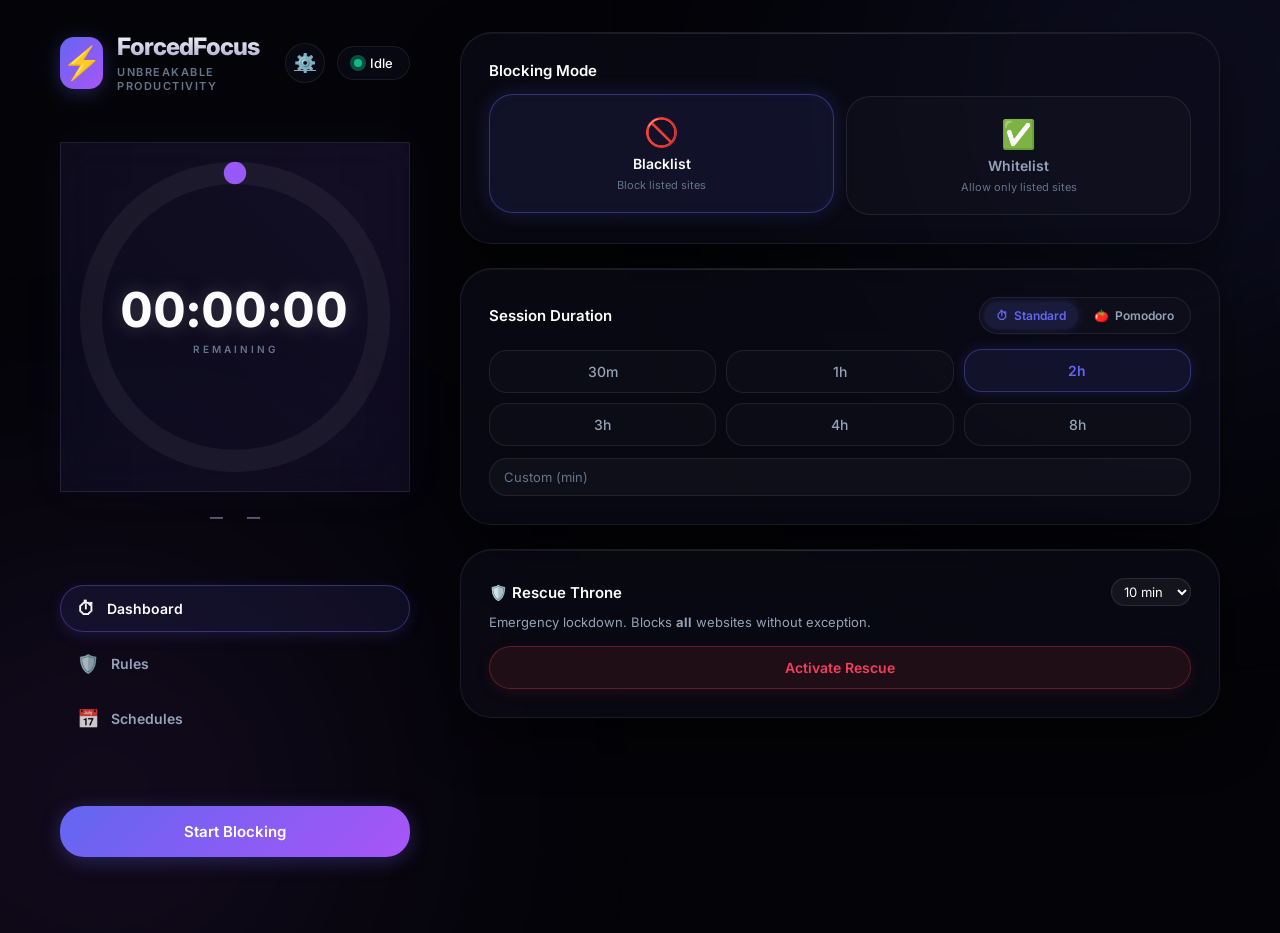
==== commit 7ee84a8b: "feat: implement intent capture modal on session start and update daemon API to support intent persis" ====
--- a/web/index.html
+++ b/web/index.html
@@ -78,45 +78,6 @@
                   line-height: 1.3;
                 "
               ></div>
-              <div
-                id="activeIntentInputBox"
-                style="display: flex; gap: 8px; align-items: center"
-              >
-                <label for="activeIntentInput" class="sr-only">Focus Intent</label>
-                <input
-                  type="text"
-                  id="activeIntentInput"
-                  placeholder="What are you working on right now?"
-                  style="
-                    flex: 1;
-                    min-width: 300px;
-                    background: rgba(0, 0, 0, 0.2);
-                    border: 1px solid rgba(255, 255, 255, 0.1);
-                    color: var(--text);
-                    border-radius: 8px;
-                    padding: 12px 16px;
-                    font-size: 16px;
-                    outline: none;
-                    transition: border-color 0.2s;
-                  "
-                />
-                <button
-                  id="btnSaveIntent"
-                  style="
-                    background: var(--blue);
-                    color: white;
-                    border: none;
-                    border-radius: 8px;
-                    padding: 12px 20px;
-                    font-size: 16px;
-                    cursor: pointer;
-                    font-weight: 600;
-                    transition: background 0.2s;
-                  "
-                >
-                  Save Target
-                </button>
-              </div>
             </div>
             <div class="timer-ring" id="timerRing">
               <svg viewBox="0 0 200 200">
@@ -657,6 +618,29 @@
         </div>
       </div>
 
+      <!-- Intent Modal -->
+      <div class="modal-overlay hidden" id="intentModal">
+        <div class="modal">
+          <h2>🎯 Focus Intent</h2>
+          <p>What is your primary goal for this session?</p>
+          <form id="intentForm" onsubmit="return false;">
+            <label for="intentModalInput" class="sr-only">Focus Intent</label>
+            <input
+              type="text"
+              id="intentModalInput"
+              placeholder="e.g. Finish the Q3 presentation"
+              autocomplete="off"
+            />
+          </form>
+          <div class="modal-actions">
+            <button class="btn btn-cancel" id="btnCancelIntent">Cancel</button>
+            <button class="btn btn-start" id="btnConfirmIntent">
+              Start Focus
+            </button>
+          </div>
+        </div>
+      </div>
+
       <!-- Toast -->
       <div class="toast hidden" id="toast"></div>
     </div>
--- a/web/styles.css
+++ b/web/styles.css
@@ -1818,6 +1818,125 @@
   border-color: rgba(239, 68, 68, 0.3);
 }
 
+/* ── Settings UI Polish ─────────────────────────────────────────────────── */
+
+.settings-item {
+  display: flex;
+  justify-content: space-between;
+  align-items: center;
+  padding: 16px;
+  background: rgba(255, 255, 255, 0.02);
+  border: 1px solid var(--border);
+  border-radius: var(--radius-sm);
+  margin-bottom: 12px;
+  transition: var(--transition);
+}
+
+.settings-item:hover {
+  background: rgba(255, 255, 255, 0.04);
+  border-color: rgba(255, 255, 255, 0.1);
+}
+
+.settings-item label {
+  color: var(--text-primary);
+  font-weight: 500;
+  font-size: 14px;
+}
+
+.settings-item-col {
+  display: flex;
+  flex-direction: column;
+  align-items: flex-start;
+}
+
+/* Custom Select */
+.custom-select {
+  appearance: none;
+  background: rgba(0, 0, 0, 0.2);
+  border: 1px solid rgba(255, 255, 255, 0.1);
+  color: var(--text-primary);
+  border-radius: var(--radius-xs);
+  padding: 8px 32px 8px 12px;
+  font-size: 13px;
+  font-family: inherit;
+  font-weight: 500;
+  outline: none;
+  cursor: pointer;
+  transition: var(--transition);
+  background-image: url("data:image/svg+xml;charset=US-ASCII,%3Csvg%20xmlns%3D%22http%3A%2F%2Fwww.w3.org%2F2000%2Fsvg%22%20width%3D%2224%22%20height%3D%2224%22%20viewBox%3D%220%200%2024%2024%22%20fill%3D%22none%22%20stroke%3D%22%23A1A1AA%22%20stroke-width%3D%222%22%20stroke-linecap%3D%22round%22%20stroke-linejoin%3D%22round%22%3E%3Cpolyline%20points%3D%226%209%2012%2015%2018%209%22%3E%3C%2Fpolyline%3E%3C%2Fsvg%3E");
+  background-repeat: no-repeat;
+  background-position: right 8px center;
+  background-size: 14px;
+}
+
+.custom-select:hover {
+  background-color: rgba(0, 0, 0, 0.3);
+  border-color: rgba(255, 255, 255, 0.2);
+}
+
+.custom-select:focus {
+  border-color: var(--accent-blue);
+  box-shadow: 0 0 0 2px rgba(99, 102, 241, 0.2);
+}
+
+.custom-select option {
+  background-color: var(--bg-secondary);
+  color: var(--text-primary);
+}
+
+/* Toggle Switch */
+.toggle-switch {
+  position: relative;
+  display: inline-block;
+  width: 40px;
+  height: 24px;
+}
+
+.toggle-switch input {
+  opacity: 0;
+  width: 0;
+  height: 0;
+}
+
+.toggle-slider {
+  position: absolute;
+  cursor: pointer;
+  top: 0;
+  left: 0;
+  right: 0;
+  bottom: 0;
+  background-color: rgba(255, 255, 255, 0.1);
+  transition: 0.3s;
+  border-radius: 24px;
+  border: 1px solid rgba(255, 255, 255, 0.05);
+}
+
+.toggle-slider:before {
+  position: absolute;
+  content: "";
+  height: 18px;
+  width: 18px;
+  left: 3px;
+  bottom: 2px;
+  background-color: var(--text-primary);
+  transition: 0.3s;
+  border-radius: 50%;
+  box-shadow: 0 2px 4px rgba(0, 0, 0, 0.2);
+}
+
+.toggle-switch input:checked + .toggle-slider {
+  background-color: var(--accent-blue);
+  border-color: var(--accent-blue);
+}
+
+.toggle-switch input:focus + .toggle-slider {
+  box-shadow: 0 0 1px var(--accent-blue);
+}
+
+.toggle-switch input:checked + .toggle-slider:before {
+  transform: translateX(15px);
+}
+
 /* ── Accessibility: Reduced Motion ──────────────────────────────────────── */
 
 @media (prefers-reduced-motion: reduce) {
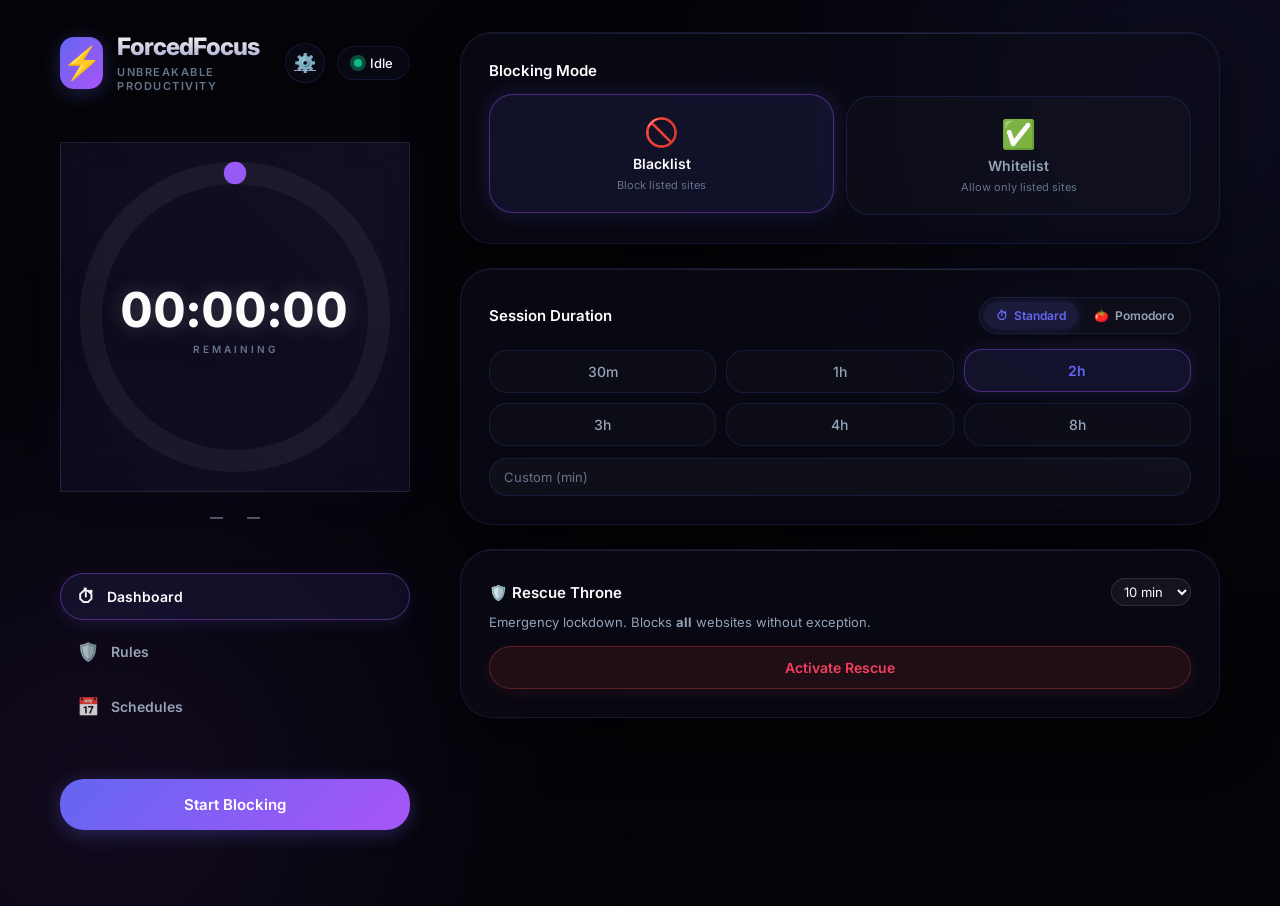
==== commit d1ae81c4: "feat: add support for intent task lists with interactive checklists" ====
--- a/web/index.html
+++ b/web/index.html
@@ -1,227 +1,162 @@
 <!doctype html>
 <html lang="en">
-  <head>
-    <meta charset="UTF-8" />
-    <meta name="viewport" content="width=device-width, initial-scale=1.0" />
-    <title>ForcedFocus — Stay Focused</title>
-    <meta
-      name="description"
-      content="ForcedFocus: Unbreakable website blocker for macOS productivity."
-    />
-    <link rel="preconnect" href="https://fonts.googleapis.com" />
-    <link rel="preconnect" href="https://fonts.gstatic.com" crossorigin />
-    <link
-      href="https://fonts.googleapis.com/css2?family=Inter:wght@300;400;500;600;700;800&display=swap"
-      rel="stylesheet"
-    />
-    <link rel="stylesheet" href="styles.css" />
-  </head>
-
-  <body>
-    <div class="app">
-      <div class="dashboard-layout">
-        <div class="dashboard-sidebar">
-          <!-- Header -->
-          <header class="header">
-            <div class="logo">
-              <div class="logo-icon">⚡</div>
-              <div>
-                <h1>ForcedFocus</h1>
-                <p class="tagline">Unbreakable Productivity</p>
-              </div>
-            </div>
-            <div style="display: flex; align-items: center; gap: 12px">
-              <a
-                href="settings.html"
-                class="settings-btn"
-                title="Sound Settings"
-                aria-label="Sound Settings"
-                >⚙️</a
-              >
-              <div class="status-badge" id="statusBadge">
-                <span class="status-dot"></span>
-                <span class="status-text">Idle</span>
-              </div>
-            </div>
-          </header>
-          <!-- Timer Section -->
-          <section class="timer-section" id="timerSection">
-            <div
-              id="activeIntentContainer"
-              style="
+
+<head>
+  <meta charset="UTF-8" />
+  <meta name="viewport" content="width=device-width, initial-scale=1.0" />
+  <title>ForcedFocus — Stay Focused</title>
+  <meta name="description" content="ForcedFocus: Unbreakable website blocker for macOS productivity." />
+  <link rel="preconnect" href="https://fonts.googleapis.com" />
+  <link rel="preconnect" href="https://fonts.gstatic.com" crossorigin />
+  <link href="https://fonts.googleapis.com/css2?family=Inter:wght@300;400;500;600;700;800&display=swap"
+    rel="stylesheet" />
+  <link rel="stylesheet" href="styles.css" />
+</head>
+
+<body>
+  <div class="app">
+    <div class="dashboard-layout">
+      <div class="dashboard-sidebar">
+        <!-- Header -->
+        <header class="header">
+          <div class="logo">
+            <div class="logo-icon">⚡</div>
+            <div>
+              <h1>ForcedFocus</h1>
+              <p class="tagline">Unbreakable Productivity</p>
+            </div>
+          </div>
+          <div style="display: flex; align-items: center; gap: 12px">
+            <a href="settings.html" class="settings-btn" title="Sound Settings" aria-label="Sound Settings">⚙️</a>
+            <div class="status-badge" id="statusBadge">
+              <span class="status-dot"></span>
+              <span class="status-text">Idle</span>
+            </div>
+          </div>
+        </header>
+        <!-- Timer Section -->
+        <section class="timer-section" id="timerSection">
+          <div class="timer-ring" id="timerRing">
+            <svg viewBox="0 0 200 200">
+              <defs>
+                <linearGradient id="timerGradient" x1="0%" y1="0%" x2="100%" y2="100%">
+                  <stop offset="0%" stop-color="var(--accent-blue)" />
+                  <stop offset="100%" stop-color="var(--accent-violet)" />
+                </linearGradient>
+              </defs>
+              <circle class="timer-bg" cx="100" cy="100" r="90" />
+              <circle class="timer-progress" id="timerProgress" cx="100" cy="100" r="90"
+                style="stroke: url(#timerGradient)" />
+            </svg>
+            <div class="timer-blob"></div>
+            <div class="timer-inner">
+              <div class="timer-value" id="timerValue" role="timer" aria-live="polite">00:00:00</div>
+              <div class="timer-label" id="timerLabel">REMAINING</div>
+            </div>
+          </div>
+          <div id="activeIntentContainer" style="
                 display: none;
-                margin-bottom: 2rem;
-                text-align: center;
-                max-width: 80%;
+                margin-top: 4rem;
+                margin-bottom: -1rem;
+                padding: 14px 24px;
+                background: rgba(99, 102, 241, 0.1);
+                border: 1px solid rgba(99, 102, 241, 0.25);
+                border-radius: 16px;
+                text-align: start;
+                max-width: 90%;
                 animation: slideDown 0.3s ease;
-              "
-            >
-              <div
-                style="
-                  font-size: 12px;
-                  text-transform: uppercase;
-                  letter-spacing: 1px;
-                  color: var(--text-muted);
-                  margin-bottom: 8px;
-                  font-weight: 600;
-                "
-              >
-                🎯 Focus Intent
-              </div>
-              <div
-                id="activeIntentDisplay"
-                style="
-                  display: none;
-                  font-size: 24px;
-                  font-weight: 700;
-                  color: var(--text);
-                  line-height: 1.3;
-                "
-              ></div>
-            </div>
-            <div class="timer-ring" id="timerRing">
-              <svg viewBox="0 0 200 200">
-                <defs>
-                  <linearGradient
-                    id="timerGradient"
-                    x1="0%"
-                    y1="0%"
-                    x2="100%"
-                    y2="100%"
-                  >
-                    <stop offset="0%" stop-color="var(--accent-blue)" />
-                    <stop offset="100%" stop-color="var(--accent-violet)" />
-                  </linearGradient>
-                </defs>
-                <circle class="timer-bg" cx="100" cy="100" r="90" />
-                <circle
-                  class="timer-progress"
-                  id="timerProgress"
-                  cx="100"
-                  cy="100"
-                  r="90"
-                  style="stroke: url(#timerGradient)"
-                />
-              </svg>
-              <div class="timer-blob"></div>
-              <div class="timer-inner">
-                <div class="timer-value" id="timerValue" role="timer" aria-live="polite">00:00:00</div>
-                <div class="timer-label" id="timerLabel">REMAINING</div>
-              </div>
-            </div>
-            <div class="timer-info" id="timerInfo">
-              <span id="modeDisplay">—</span>
-              <span id="expiresDisplay">—</span>
-              <div class="pomo-status hidden" id="pomoStatus">
-                <div style="display: flex; gap: 8px; align-items: center">
-                  <span class="pomo-phase-badge focus" id="pomoPhase"
-                    >FOCUS</span
-                  >
-                  <span id="pomoCycleDisplay">Cycle 1/4</span>
-                </div>
-                <span
-                  id="pomoNextTimeDisplay"
-                  style="
+                box-shadow: 0 4px 20px rgba(0, 0, 0, 0.15);
+              ">
+            <div style="font-size: 16px; color: var(--text-secondary); font-weight: 500;">
+              🎯 Session goal is: '<span id="activeIntentDisplay" dir="auto" style="font-weight: 700; color: var(--text);"></span>'
+            </div>
+            <div id="activeIntentTasks" style="margin-top: 12px; text-align: start; font-size: 14px;"></div>
+          </div>
+          <div class="timer-info" id="timerInfo">
+            <span id="modeDisplay">—</span>
+            <span id="expiresDisplay">—</span>
+            <div class="pomo-status hidden" id="pomoStatus">
+              <div style="display: flex; gap: 8px; align-items: center">
+                <span class="pomo-phase-badge focus" id="pomoPhase">FOCUS</span>
+                <span id="pomoCycleDisplay">Cycle 1/4</span>
+              </div>
+              <span id="pomoNextTimeDisplay" style="
                     font-size: 13px;
                     color: var(--text-muted);
                     margin-top: 4px;
                     display: none;
-                  "
-                  >Next break at 1:25 PM</span
-                >
-              </div>
-            </div>
-          </section>
-          <!-- Main Navigation -->
-          <nav class="main-nav" role="tablist">
-            <button class="nav-btn active" data-tab="tab-dashboard" role="tab">
-              <span class="nav-icon" aria-hidden="true">⏱</span> Dashboard
-            </button>
-            <button class="nav-btn" data-tab="tab-rules" role="tab">
-              <span class="nav-icon" aria-hidden="true">🛡️</span> Rules
-            </button>
-            <button class="nav-btn" data-tab="tab-schedules" role="tab">
-              <span class="nav-icon" aria-hidden="true">📅</span> Schedules
-            </button>
-          </nav>
-
-          <!-- Start/Stop (Global) -->
-          <div
-            class="action-buttons"
-            style="margin-top: auto; padding-top: 16px"
-          >
-            <button class="btn btn-start" id="btnStart">Start Blocking</button>
-            <button class="btn btn-stop hidden" id="btnStop">
-              <span class="btn-icon">🔐</span> Request Unlock
-            </button>
-          </div>
-
-          <div class="unlock-info hidden" id="unlockInfo">
-            <p>⏱ Unlock pending — releases at 12:00 (10m left)</p>
-          </div>
-        </div>
-
-        <div class="dashboard-main">
-          <!-- TAB: Dashboard -->
-          <div class="tab-pane active" id="tab-dashboard">
-            <section class="controls-section">
-              <!-- Mode Selector -->
-              <div class="card" id="modeCard">
-                <h2 class="card-title">Blocking Mode</h2>
-                <div class="mode-toggle">
-                  <button
-                    class="mode-btn active"
-                    id="btnBlacklist"
-                    data-mode="blacklist"
-                  >
-                    <span class="mode-icon">🚫</span>
-                    <span class="mode-name">Blacklist</span>
-                    <span class="mode-desc">Block listed sites</span>
-                  </button>
-                  <button
-                    class="mode-btn"
-                    id="btnWhitelist"
-                    data-mode="whitelist"
-                  >
-                    <span class="mode-icon">✅</span>
-                    <span class="mode-name">Whitelist</span>
-                    <span class="mode-desc">Allow only listed sites</span>
-                  </button>
-                </div>
-              </div>
-
-              <!-- Unified Session Settings -->
-              <div class="card" id="sessionSettingsCard">
-                <div
-                  style="
+                  ">Next break at 1:25 PM</span>
+            </div>
+          </div>
+        </section>
+        <!-- Main Navigation -->
+        <nav class="main-nav" role="tablist">
+          <button class="nav-btn active" data-tab="tab-dashboard" role="tab">
+            <span class="nav-icon" aria-hidden="true">⏱</span> Dashboard
+          </button>
+          <button class="nav-btn" data-tab="tab-rules" role="tab">
+            <span class="nav-icon" aria-hidden="true">🛡️</span> Rules
+          </button>
+          <button class="nav-btn" data-tab="tab-schedules" role="tab">
+            <span class="nav-icon" aria-hidden="true">📅</span> Schedules
+          </button>
+        </nav>
+
+        <!-- Start/Stop (Global) -->
+        <div class="action-buttons" style="margin-top: auto; padding-top: 1px">
+          <button class="btn btn-start" id="btnStart">Start Blocking</button>
+          <button class="btn btn-stop hidden" id="btnStop">
+            <span class="btn-icon">🔐</span> Request Unlock
+          </button>
+        </div>
+
+        <div class="unlock-info hidden" id="unlockInfo">
+          <p>⏱ Unlock pending — releases at 12:00 (10m left)</p>
+        </div>
+      </div>
+
+      <div class="dashboard-main">
+        <!-- TAB: Dashboard -->
+        <div class="tab-pane active" id="tab-dashboard">
+          <section class="controls-section">
+            <!-- Mode Selector -->
+            <div class="card" id="modeCard">
+              <h2 class="card-title">Blocking Mode</h2>
+              <div class="mode-toggle">
+                <button class="mode-btn active" id="btnBlacklist" data-mode="blacklist">
+                  <span class="mode-icon">🚫</span>
+                  <span class="mode-name">Blacklist</span>
+                  <span class="mode-desc">Block listed sites</span>
+                </button>
+                <button class="mode-btn" id="btnWhitelist" data-mode="whitelist">
+                  <span class="mode-icon">✅</span>
+                  <span class="mode-name">Whitelist</span>
+                  <span class="mode-desc">Allow only listed sites</span>
+                </button>
+              </div>
+            </div>
+
+            <!-- Unified Session Settings -->
+            <div class="card" id="sessionSettingsCard">
+              <div style="
                     display: flex;
                     justify-content: space-between;
                     align-items: center;
                     margin-bottom: 16px;
-                  "
-                >
-                  <h2
-                    class="card-title"
-                    id="sessionSettingsTitle"
-                    style="margin-bottom: 0"
-                  >
-                    Session Duration
-                  </h2>
-
-                  <div
-                    style="
+                  ">
+                <h2 class="card-title" id="sessionSettingsTitle" style="margin-bottom: 0">
+                  Session Duration
+                </h2>
+
+                <div style="
                       display: flex;
                       gap: 4px;
                       padding: 4px;
                       background: rgba(255, 255, 255, 0.02);
                       border-radius: 20px;
                       border: 1px solid var(--border);
-                    "
-                  >
-                    <button
-                      class="session-type-btn active"
-                      data-type="standard"
-                      style="
+                    ">
+                  <button class="session-type-btn active" data-type="standard" style="
                         display: flex;
                         align-items: center;
                         gap: 6px;
@@ -235,14 +170,10 @@
                         font-size: 12px;
                         font-weight: 600;
                         transition: var(--transition);
-                      "
-                    >
-                      <span>⏱</span> Standard
-                    </button>
-                    <button
-                      class="session-type-btn"
-                      data-type="pomodoro"
-                      style="
+                      ">
+                    <span>⏱</span> Standard
+                  </button>
+                  <button class="session-type-btn" data-type="pomodoro" style="
                         display: flex;
                         align-items: center;
                         gap: 6px;
@@ -256,119 +187,76 @@
                         font-size: 12px;
                         font-weight: 600;
                         transition: var(--transition);
-                      "
-                    >
-                      <span>🍅</span> Pomodoro
-                    </button>
+                      ">
+                    <span>🍅</span> Pomodoro
+                  </button>
+                </div>
+              </div>
+
+              <!-- Standard Duration Controls -->
+              <div id="standardSettingsArea">
+                <div class="duration-grid">
+                  <button class="dur-btn" data-minutes="30">30m</button>
+                  <button class="dur-btn" data-minutes="60">1h</button>
+                  <button class="dur-btn active" data-minutes="120">
+                    2h
+                  </button>
+                  <button class="dur-btn" data-minutes="180">3h</button>
+                  <button class="dur-btn" data-minutes="240">4h</button>
+                  <button class="dur-btn" data-minutes="480">8h</button>
+                </div>
+                <div class="custom-duration">
+                  <label for="customMinutes" class="sr-only">Custom duration in minutes</label>
+                  <input type="number" id="customMinutes" min="1" max="1440" placeholder="Custom (min)" />
+                </div>
+              </div>
+
+              <!-- Pomodoro Controls -->
+              <div id="pomodoroSettingsArea" class="hidden">
+                <div class="pomo-presets">
+                  <button class="dur-btn active pomo-preset" data-focus="25" data-break="5">
+                    25/5
+                  </button>
+                  <button class="dur-btn pomo-preset" data-focus="50" data-break="10">
+                    50/10
+                  </button>
+                  <button class="dur-btn pomo-preset" data-focus="90" data-break="20">
+                    90/20
+                  </button>
+                </div>
+                <div class="pomo-custom">
+                  <div class="pomo-field">
+                    <label for="pomoFocus">Focus (min)</label>
+                    <input type="number" id="pomoFocus" min="1" max="240" value="25" />
                   </div>
-                </div>
-
-                <!-- Standard Duration Controls -->
-                <div id="standardSettingsArea">
-                  <div class="duration-grid">
-                    <button class="dur-btn" data-minutes="30">30m</button>
-                    <button class="dur-btn" data-minutes="60">1h</button>
-                    <button class="dur-btn active" data-minutes="120">
-                      2h
-                    </button>
-                    <button class="dur-btn" data-minutes="180">3h</button>
-                    <button class="dur-btn" data-minutes="240">4h</button>
-                    <button class="dur-btn" data-minutes="480">8h</button>
+                  <div class="pomo-field">
+                    <label for="pomoBreak">Break (min)</label>
+                    <input type="number" id="pomoBreak" min="1" max="60" value="5" />
                   </div>
-                  <div class="custom-duration">
-                    <label for="customMinutes" class="sr-only">Custom duration in minutes</label>
-                    <input
-                      type="number"
-                      id="customMinutes"
-                      min="1"
-                      max="1440"
-                      placeholder="Custom (min)"
-                    />
+                  <div class="pomo-field">
+                    <label for="pomoCycles">Cycles</label>
+                    <input type="number" id="pomoCycles" min="1" max="50" value="4" />
                   </div>
                 </div>
-
-                <!-- Pomodoro Controls -->
-                <div id="pomodoroSettingsArea" class="hidden">
-                  <div class="pomo-presets">
-                    <button
-                      class="dur-btn active pomo-preset"
-                      data-focus="25"
-                      data-break="5"
-                    >
-                      25/5
-                    </button>
-                    <button
-                      class="dur-btn pomo-preset"
-                      data-focus="50"
-                      data-break="10"
-                    >
-                      50/10
-                    </button>
-                    <button
-                      class="dur-btn pomo-preset"
-                      data-focus="90"
-                      data-break="20"
-                    >
-                      90/20
-                    </button>
-                  </div>
-                  <div class="pomo-custom">
-                    <div class="pomo-field">
-                      <label for="pomoFocus">Focus (min)</label>
-                      <input
-                        type="number"
-                        id="pomoFocus"
-                        min="1"
-                        max="240"
-                        value="25"
-                      />
-                    </div>
-                    <div class="pomo-field">
-                      <label for="pomoBreak">Break (min)</label>
-                      <input
-                        type="number"
-                        id="pomoBreak"
-                        min="1"
-                        max="60"
-                        value="5"
-                      />
-                    </div>
-                    <div class="pomo-field">
-                      <label for="pomoCycles">Cycles</label>
-                      <input
-                        type="number"
-                        id="pomoCycles"
-                        min="1"
-                        max="50"
-                        value="4"
-                      />
-                    </div>
-                  </div>
-                  <p class="pomo-summary" id="pomoSummary">
-                    Total: 2h 00m (4 × 25m focus + 5m break)
-                  </p>
-                </div>
-              </div>
-
-              <!-- Rescue Throne -->
-              <div class="card rescue-card" id="rescueCard">
-                <div
-                  class="rescue-header"
-                  style="
+                <p class="pomo-summary" id="pomoSummary">
+                  Total: 2h 00m (4 × 25m focus + 5m break)
+                </p>
+              </div>
+            </div>
+
+            <!-- Rescue Throne -->
+            <div class="card rescue-card" id="rescueCard">
+              <div class="rescue-header" style="
                     display: flex;
                     justify-content: space-between;
                     align-items: center;
                     margin-bottom: 8px;
-                  "
-                >
-                  <h2 class="card-title" style="margin-bottom: 0">
-                    🛡️ Rescue Throne
-                  </h2>
-                  <label for="rescueDuration" class="sr-only">Rescue duration in minutes</label>
-                  <select
-                    id="rescueDuration"
-                    class="rescue-select"
-                    style="
+                  ">
+                <h2 class="card-title" style="margin-bottom: 0">
+                  🛡️ Rescue Throne
+                </h2>
+                <label for="rescueDuration" class="sr-only">Rescue duration in minutes</label>
+                <select id="rescueDuration" class="rescue-select" style="
                       background: rgba(255, 255, 255, 0.05);
                       border: 1px solid rgba(255, 255, 255, 0.1);
                       color: var(--text-primary);
@@ -378,38 +266,27 @@
                       font-size: 13px;
                       outline: none;
                       cursor: pointer;
-                    "
-                  >
-                    <option value="5" style="background: var(--bg-secondary)">
-                      5 min
-                    </option>
-                    <option
-                      value="10"
-                      selected
-                      style="background: var(--bg-secondary)"
-                    >
-                      10 min
-                    </option>
-                    <option value="30" style="background: var(--bg-secondary)">
-                      30 min
-                    </option>
-                  </select>
-                </div>
-                <p
-                  class="rescue-desc"
-                  style="
+                    ">
+                  <option value="5" style="background: var(--bg-secondary)">
+                    5 min
+                  </option>
+                  <option value="10" selected style="background: var(--bg-secondary)">
+                    10 min
+                  </option>
+                  <option value="30" style="background: var(--bg-secondary)">
+                    30 min
+                  </option>
+                </select>
+              </div>
+              <p class="rescue-desc" style="
                     font-size: 13px;
                     color: var(--text-secondary);
                     margin-bottom: 16px;
-                  "
-                >
-                  Emergency lockdown. Blocks <strong>all</strong> websites
-                  without exception.
-                </p>
-                <button
-                  class="btn btn-rescue"
-                  id="btnRescue"
-                  style="
+                  ">
+                Emergency lockdown. Blocks <strong>all</strong> websites
+                without exception.
+              </p>
+              <button class="btn btn-rescue" id="btnRescue" style="
                     width: 100%;
                     padding: 12px;
                     background: rgba(239, 68, 68, 0.1);
@@ -422,229 +299,207 @@
                     cursor: pointer;
                     transition: var(--transition);
                     box-shadow: 0 4px 16px rgba(239, 68, 68, 0.1);
-                  "
-                >
-                  Activate Rescue
-                </button>
-              </div>
-            </section>
-          </div>
-          <!-- TAB: Rules -->
-          <div class="tab-pane" id="tab-rules">
-            <section class="lists-section">
-              <!-- Active Groups Selection -->
-              <div
-                class="card list-card"
-                style="grid-column: 1 / -1; margin-bottom: 0"
-              >
-                <div class="list-header">
-                  <h2 class="card-title">
-                    <span class="list-icon">🛡️</span> Domain Groups
-                  </h2>
-                </div>
-                <p class="list-desc">
-                  Select groups to include in your next session. Configure
-                  groups in Settings.
-                </p>
-                <div
-                  id="sessionGroups"
-                  style="
+                  ">
+                Activate Rescue
+              </button>
+            </div>
+          </section>
+        </div>
+        <!-- TAB: Rules -->
+        <div class="tab-pane" id="tab-rules">
+          <section class="lists-section">
+            <!-- Active Groups Selection -->
+            <div class="card list-card" style="grid-column: 1 / -1; margin-bottom: 0">
+              <div class="list-header">
+                <h2 class="card-title">
+                  <span class="list-icon">🛡️</span> Domain Groups
+                </h2>
+              </div>
+              <p class="list-desc">
+                Select groups to include in your next session. Configure
+                groups in Settings.
+              </p>
+              <div id="sessionGroups" style="
                     display: flex;
                     flex-wrap: wrap;
                     gap: 10px;
                     margin-top: 12px;
-                  "
-                >
-                  <!-- Dynamically populated -->
-                  <div
-                    class="loading"
-                    style="font-size: 13px; color: var(--text-muted)"
-                  >
-                    Loading groups...
-                  </div>
-                </div>
-              </div>
-
-              <!-- Blacklist -->
-              <div class="card list-card">
-                <div class="list-header">
-                  <h2 class="card-title">
-                    <span class="list-icon">🚫</span> Blacklist
-                  </h2>
-                  <span class="list-count" id="blacklistCount">0</span>
-                </div>
-                <p class="list-desc">
-                  These sites will be blocked in Blacklist mode.
-                </p>
-                <div class="add-domain">
-                  <label for="blacklistInput" class="sr-only">Domains to blacklist</label>
-                  <textarea
-                    id="blacklistInput"
-                    placeholder="e.g. reddit.com — or paste multiple domains, one per line"
-                    autocomplete="off"
-                    rows="1"
-                  ></textarea>
-                  <button
-                    class="btn-add"
-                    id="btnAddBlacklist"
-                    aria-label="Add to blacklist"
-                  >
-                    +
-                  </button>
-                </div>
-                <ul class="domain-list" id="blacklistDomains"></ul>
-              </div>
-
-              <!-- Whitelist -->
-              <div class="card list-card">
-                <div class="list-header">
-                  <h2 class="card-title">
-                    <span class="list-icon">✅</span> Whitelist
-                  </h2>
-                  <span class="list-count" id="whitelistCount">0</span>
-                </div>
-                <p class="list-desc">
-                  Only these sites will be allowed in Whitelist mode.
-                </p>
-                <div class="add-domain">
-                  <label for="whitelistInput" class="sr-only">Domains to whitelist</label>
-                  <textarea
-                    id="whitelistInput"
-                    placeholder="e.g. github.com — or paste multiple domains, one per line"
-                    autocomplete="off"
-                    rows="1"
-                  ></textarea>
-                  <button
-                    class="btn-add"
-                    id="btnAddWhitelist"
-                    aria-label="Add to whitelist"
-                  >
-                    +
-                  </button>
-                </div>
-                <ul class="domain-list" id="whitelistDomains"></ul>
-              </div>
-            </section>
-          </div>
-
-          <!-- TAB: Schedules -->
-          <div class="tab-pane" id="tab-schedules">
-            <section class="controls-section">
-              <!-- Scheduling Card -->
-              <div class="card" id="scheduleCard">
-                <h2 class="card-title">Create Schedule</h2>
-                <div
-                  class="mode-toggle schedule-toggle"
-                  style="margin-bottom: 12px"
-                >
-                  <button
-                    class="mode-btn schedule-type-btn active"
-                    data-type="now"
-                  >
-                    <span class="mode-icon">⚡</span>
-                    <span class="mode-name">Now</span>
-                  </button>
-                  <button class="mode-btn schedule-type-btn" data-type="in">
-                    <span class="mode-icon">⏳</span>
-                    <span class="mode-name">Later</span>
-                  </button>
-                  <button class="mode-btn schedule-type-btn" data-type="at">
-                    <span class="mode-icon">📅</span>
-                    <span class="mode-name">Time</span>
-                  </button>
-                </div>
-                <div class="schedule-inputs">
-                  <div id="scheduleInWrapper" class="hidden">
-                    <label for="scheduleIn">Start after (minutes):</label>
-                    <input
-                      type="number"
-                      id="scheduleIn"
-                      min="1"
-                      max="1440"
-                      placeholder="e.g. 15"
-                    />
-                  </div>
-                  <div id="scheduleAtWrapper" class="hidden">
-                    <label for="scheduleAt">Start on date & time:</label>
-                    <input type="datetime-local" id="scheduleAt" />
-                  </div>
-                </div>
-              </div>
-
-              <!-- Upcoming Schedules -->
-              <div class="card hidden" id="upcomingSchedulesCard">
-                <div class="list-header" style="margin-bottom: 12px">
-                  <h2 class="card-title" style="margin-bottom: 0">
-                    ⏳ Upcoming Schedules
-                  </h2>
-                  <span class="list-count" id="upcomingSchedulesCount">0</span>
-                </div>
-                <ul class="domain-list" id="upcomingSchedulesList">
-                  <!-- Populated by JS -->
-                </ul>
-              </div>
-            </section>
-          </div>
+                  ">
+                <!-- Dynamically populated -->
+                <div class="loading" style="font-size: 13px; color: var(--text-muted)">
+                  Loading groups...
+                </div>
+              </div>
+            </div>
+
+            <!-- Blacklist -->
+            <div class="card list-card">
+              <div class="list-header">
+                <h2 class="card-title">
+                  <span class="list-icon">🚫</span> Blacklist
+                </h2>
+                <span class="list-count" id="blacklistCount">0</span>
+              </div>
+              <p class="list-desc">
+                These sites will be blocked in Blacklist mode.
+              </p>
+              <div class="add-domain">
+                <label for="blacklistInput" class="sr-only">Domains to blacklist</label>
+                <textarea id="blacklistInput" placeholder="e.g. reddit.com — or paste multiple domains, one per line"
+                  autocomplete="off" rows="1"></textarea>
+                <button class="btn-add" id="btnAddBlacklist" aria-label="Add to blacklist">
+                  +
+                </button>
+              </div>
+              <ul class="domain-list" id="blacklistDomains"></ul>
+            </div>
+
+            <!-- Whitelist -->
+            <div class="card list-card">
+              <div class="list-header">
+                <h2 class="card-title">
+                  <span class="list-icon">✅</span> Whitelist
+                </h2>
+                <span class="list-count" id="whitelistCount">0</span>
+              </div>
+              <p class="list-desc">
+                Only these sites will be allowed in Whitelist mode.
+              </p>
+              <div class="add-domain">
+                <label for="whitelistInput" class="sr-only">Domains to whitelist</label>
+                <textarea id="whitelistInput" placeholder="e.g. github.com — or paste multiple domains, one per line"
+                  autocomplete="off" rows="1"></textarea>
+                <button class="btn-add" id="btnAddWhitelist" aria-label="Add to whitelist">
+                  +
+                </button>
+              </div>
+              <ul class="domain-list" id="whitelistDomains"></ul>
+            </div>
+          </section>
+        </div>
+
+        <!-- TAB: Schedules -->
+        <div class="tab-pane" id="tab-schedules">
+          <section class="controls-section">
+            <!-- Scheduling Card -->
+            <div class="card" id="scheduleCard">
+              <h2 class="card-title">Create Schedule</h2>
+              <div class="mode-toggle schedule-toggle" style="margin-bottom: 12px">
+                <button class="mode-btn schedule-type-btn active" data-type="now">
+                  <span class="mode-icon">⚡</span>
+                  <span class="mode-name">Now</span>
+                </button>
+                <button class="mode-btn schedule-type-btn" data-type="in">
+                  <span class="mode-icon">⏳</span>
+                  <span class="mode-name">Later</span>
+                </button>
+                <button class="mode-btn schedule-type-btn" data-type="at">
+                  <span class="mode-icon">📅</span>
+                  <span class="mode-name">Time</span>
+                </button>
+              </div>
+              <div class="schedule-inputs">
+                <div id="scheduleInWrapper" class="hidden">
+                  <label for="scheduleIn">Start after (minutes):</label>
+                  <input type="number" id="scheduleIn" min="1" max="1440" placeholder="e.g. 15" />
+                </div>
+                <div id="scheduleAtWrapper" class="hidden">
+                  <label for="scheduleAt">Start on date & time:</label>
+                  <input type="datetime-local" id="scheduleAt" />
+                </div>
+              </div>
+            </div>
+
+            <!-- Upcoming Schedules -->
+            <div class="card hidden" id="upcomingSchedulesCard">
+              <div class="list-header" style="margin-bottom: 12px">
+                <h2 class="card-title" style="margin-bottom: 0">
+                  ⏳ Upcoming Schedules
+                </h2>
+                <span class="list-count" id="upcomingSchedulesCount">0</span>
+              </div>
+              <ul class="domain-list" id="upcomingSchedulesList">
+                <!-- Populated by JS -->
+              </ul>
+            </div>
+          </section>
         </div>
       </div>
-
-      <!-- Stop Modal -->
-      <div class="modal-overlay hidden" id="stopModal">
-        <div class="modal">
-          <h2>🔐 Unlock Session</h2>
-          <p>
-            Enter your kill-switch passphrase.<br />
-            <strong>Blocking will continue for 20 more minutes</strong> after
-            verification.
-          </p>
-          <form id="passphraseForm" onsubmit="return false;">
-            <label for="passphraseInput" class="sr-only"
-              >Kill-switch passphrase</label
-            >
-            <input
-              type="password"
-              id="passphraseInput"
-              placeholder="Kill-switch passphrase"
-              autocomplete="off"
-            />
-          </form>
-          <div class="modal-actions">
-            <button class="btn btn-cancel" id="btnCancelStop">Cancel</button>
-            <button class="btn btn-confirm" id="btnConfirmStop">
-              Confirm Unlock
-            </button>
-          </div>
-          <p class="modal-error hidden" id="modalError"></p>
-        </div>
+    </div>
+
+    <!-- Stop Modal -->
+    <div class="modal-overlay hidden" id="stopModal">
+      <div class="modal">
+        <h2>🔐 Unlock Session</h2>
+        <p>
+          Enter your kill-switch passphrase.<br />
+          <strong>Blocking will continue for 20 more minutes</strong> after
+          verification.
+        </p>
+        <form id="passphraseForm" onsubmit="return false;">
+          <label for="passphraseInput" class="sr-only">Kill-switch passphrase</label>
+          <input type="password" id="passphraseInput" placeholder="Kill-switch passphrase" autocomplete="off" />
+        </form>
+        <div class="modal-actions">
+          <button class="btn btn-cancel" id="btnCancelStop">Cancel</button>
+          <button class="btn btn-confirm" id="btnConfirmStop">
+            Confirm Unlock
+          </button>
+        </div>
+        <p class="modal-error hidden" id="modalError"></p>
       </div>
-
-      <!-- Intent Modal -->
-      <div class="modal-overlay hidden" id="intentModal">
-        <div class="modal">
-          <h2>🎯 Focus Intent</h2>
-          <p>What is your primary goal for this session?</p>
-          <form id="intentForm" onsubmit="return false;">
-            <label for="intentModalInput" class="sr-only">Focus Intent</label>
-            <input
-              type="text"
-              id="intentModalInput"
-              placeholder="e.g. Finish the Q3 presentation"
-              autocomplete="off"
-            />
-          </form>
-          <div class="modal-actions">
-            <button class="btn btn-cancel" id="btnCancelIntent">Cancel</button>
-            <button class="btn btn-start" id="btnConfirmIntent">
-              Start Focus
-            </button>
-          </div>
+    </div>
+
+    <!-- Intent Modal -->
+    <div class="modal-overlay hidden" id="intentModal">
+      <div class="modal">
+        <h2>🎯 Focus Intent</h2>
+        <p>What is your primary goal for this session?</p>
+        <form id="intentForm" onsubmit="return false;">
+          <label for="intentModalInput" class="sr-only">Focus Intent</label>
+          <input type="text" id="intentModalInput" dir="auto" placeholder="e.g. Finish the Q3 presentation" autocomplete="off" />
+          <label for="intentTasksInput" class="sr-only">Tasks (optional, one per line)</label>
+          <textarea id="intentTasksInput" dir="auto" placeholder="Optional: list subtasks here (one per line)&#10;e.g.&#10;- Outline slides&#10;- Find images" rows="3" style="margin-top: 12px; width: 100%; border-radius: var(--radius-sm); border: 1px solid rgba(255, 255, 255, 0.1); background: rgba(0,0,0,0.2); padding: 12px; color: var(--text-primary); outline: none; font-family: inherit; font-size: 14px; resize: vertical; box-sizing: border-box;"></textarea>
+        </form>
+        <div class="modal-actions">
+          <button class="btn btn-cancel" id="btnCancelIntent">Cancel</button>
+          <button class="btn btn-start" id="btnConfirmIntent">
+            Start Focus
+          </button>
         </div>
       </div>
-
-      <!-- Toast -->
-      <div class="toast hidden" id="toast"></div>
     </div>
 
-    <script src="app.js"></script>
-  </body>
-</html>
+    <!-- Recap Modal -->
+    <div class="modal-overlay hidden" id="recapModal">
+      <div class="modal" style="max-width: 500px; text-align: center;">
+        <div style="font-size: 48px; margin-bottom: 16px;">🎊</div>
+        <h2 id="recapTitle">Session Recap</h2>
+        <p id="recapSubTitle">Here is what you achieved during this session.</p>
+        
+        <div class="recap-content" style="text-align: start; margin-top: 24px;">
+          <div style="margin-bottom: 20px;">
+            <span style="font-size: 12px; color: var(--text-muted); text-transform: uppercase; letter-spacing: 1px; font-weight: 600;">Original Goal</span>
+            <div id="recapIntentDisplay" dir="auto" style="font-size: 18px; font-weight: 700; color: white; margin-top: 4px; padding: 12px; background: rgba(255,255,255,0.03); border-radius: 12px; border: 1px solid var(--border);"></div>
+          </div>
+          
+          <div id="recapTasksSection">
+            <span style="font-size: 12px; color: var(--text-muted); text-transform: uppercase; letter-spacing: 1px; font-weight: 600;">Tasks Breakdown</span>
+            <div id="recapTasksList" style="margin-top: 12px; max-height: 200px; overflow-y: auto; padding-right: 8px;"></div>
+          </div>
+        </div>
+
+        <div style="margin-top: 32px; padding-top: 24px; border-top: 1px solid var(--border);">
+          <button class="btn btn-start" id="btnContinueRecap" style="width: 100%; border-radius: 50px; height: 52px; font-weight: 700;">Great Job!</button>
+        </div>
+      </div>
+    </div>
+
+    <!-- Toast -->
+    <div class="toast hidden" id="toast"></div>
+  </div>
+
+  <script src="app.js"></script>
+</body>
+
+</html>
--- a/web/styles.css
+++ b/web/styles.css
@@ -7,8 +7,8 @@
   --bg-secondary: #08080f;
   --bg-card: rgba(12, 12, 25, 0.6);
   --bg-card-hover: rgba(18, 18, 35, 0.7);
-  --border: rgba(255, 255, 255, 0.08);
-  --border-active: rgba(99, 102, 241, 0.4);
+  --border: rgba(99, 102, 241, 0.15);
+  --border-active: rgba(168, 85, 247, 0.4);
   --text-primary: #fcfcfd;
   --text-secondary: #94a3b8;
   --text-muted: #64748b;
@@ -26,7 +26,8 @@
   --shadow-lg: 0 20px 50px rgba(0, 0, 0, 0.5);
   --shadow-sm: 0 4px 12px rgba(0, 0, 0, 0.3);
   --glass: blur(24px) saturate(160%);
-  --transition: 0.3s cubic-bezier(0.4, 0, 0.2, 1);
+  --transition: 0.4s cubic-bezier(0.25, 1, 0.5, 1);
+  --transition-spring: 0.5s cubic-bezier(0.34, 1.56, 0.64, 1);
   color-scheme: dark;
 }
 
@@ -57,11 +58,17 @@
   animation: pageFadeIn 0.5s ease-out;
 }
 
+@keyframes recapSlideIn {
+  0% { opacity: 0; transform: translateY(15px) scale(0.98); }
+  100% { opacity: 1; transform: translateY(0) scale(1); }
+}
+
 @keyframes pageFadeIn {
   from {
     opacity: 0;
     transform: translateY(10px);
   }
+
   to {
     opacity: 1;
     transform: translateY(0);
@@ -114,6 +121,7 @@
   from {
     transform: translate(0, 0) scale(1);
   }
+
   to {
     transform: translate(-10%, 5%) scale(1.1);
   }
@@ -149,13 +157,13 @@
   gap: 24px;
 }
 
-.controls-section > .card,
-.controls-section > .action-buttons,
-.controls-section > .unlock-info {
+.controls-section>.card,
+.controls-section>.action-buttons,
+.controls-section>.unlock-info {
   width: 100%;
 }
 
-.controls-section > .action-buttons {
+.controls-section>.action-buttons {
   margin-top: 8px;
 }
 
@@ -311,6 +319,7 @@
     transform: scale(1);
     opacity: 0.4;
   }
+
   100% {
     transform: scale(2.5);
     opacity: 0;
@@ -322,11 +331,13 @@
 }
 
 @keyframes logoPulse {
+
   0%,
   100% {
     transform: scale(1);
     filter: brightness(1);
   }
+
   50% {
     transform: scale(1.05);
     filter: brightness(1.2) drop-shadow(0 0 15px var(--accent-blue));
@@ -409,7 +420,7 @@
   display: flex;
   flex-direction: column;
   align-items: center;
-  margin-bottom: 36px;
+  margin-bottom: 24px;
 }
 
 @keyframes morph {
@@ -435,6 +446,7 @@
 }
 
 @keyframes liquidPulse {
+
   0%,
   100% {
     filter: drop-shadow(0 0 15px rgba(99, 102, 241, 0.4)) blur(0px);
@@ -449,11 +461,9 @@
   position: absolute;
   inset: -15px;
   /* Larger than the ring */
-  background: linear-gradient(
-    45deg,
-    rgba(99, 102, 241, 0.08),
-    rgba(139, 92, 246, 0.12)
-  );
+  background: linear-gradient(45deg,
+      rgba(99, 102, 241, 0.08),
+      rgba(139, 92, 246, 0.12));
   backdrop-filter: blur(20px);
   border: 1px solid rgba(255, 255, 255, 0.08);
   box-shadow:
@@ -568,12 +578,10 @@
   left: 0;
   right: 0;
   height: 1px;
-  background: linear-gradient(
-    90deg,
-    transparent,
-    rgba(255, 255, 255, 0.1),
-    transparent
-  );
+  background: linear-gradient(90deg,
+      transparent,
+      rgba(255, 255, 255, 0.1),
+      transparent);
 }
 
 .card:hover {
@@ -802,9 +810,60 @@
   color: var(--text-muted);
 }
 
+/* ── Custom Checkbox ─────────────────────────────────────────────────────── */
+
+.custom-checkbox {
+  appearance: none;
+  -webkit-appearance: none;
+  width: 18px;
+  height: 18px;
+  border: 2px solid var(--border-active);
+  border-radius: 5px;
+  background: rgba(255, 255, 255, 0.03);
+  cursor: pointer;
+  position: relative;
+  transition: var(--transition);
+  margin-top: 2px;
+  flex-shrink: 0;
+  outline: none;
+}
+
+.custom-checkbox:hover {
+  border-color: var(--accent-blue);
+  background: rgba(99, 102, 241, 0.05);
+}
+
+.custom-checkbox:checked {
+  background: var(--accent-blue);
+  border-color: var(--accent-blue);
+  box-shadow: 0 0 10px rgba(99, 102, 241, 0.4);
+}
+
+.custom-checkbox:checked::after {
+  content: "✓";
+  position: absolute;
+  top: 50%;
+  left: 50%;
+  transform: translate(-50%, -50%);
+  color: white;
+  font-size: 12px;
+  font-weight: 900;
+}
+
+.intent-task-item {
+  transition: var(--transition);
+  padding: 4px 8px;
+  border-radius: 8px;
+  animation: recapSlideIn 0.4s ease-out backwards;
+}
+
+.intent-task-item:hover {
+  background: rgba(255, 255, 255, 0.03);
+}
+
 /* ── Schedule Inputs ─────────────────────────────────────────────────────── */
 
-.schedule-inputs > div {
+.schedule-inputs>div {
   display: flex;
   flex-direction: column;
   gap: 6px;
@@ -874,8 +933,7 @@
   outline: none;
 }
 
-.schedule-inputs
-  input[type="datetime-local"]::-webkit-calendar-picker-indicator {
+.schedule-inputs input[type="datetime-local"]::-webkit-calendar-picker-indicator {
   cursor: pointer;
   opacity: 0.8;
   transition: var(--transition);
@@ -884,8 +942,7 @@
   /* Circle icon wrapper */
 }
 
-.schedule-inputs
-  input[type="datetime-local"]::-webkit-calendar-picker-indicator:hover {
+.schedule-inputs input[type="datetime-local"]::-webkit-calendar-picker-indicator:hover {
   opacity: 1;
   background: rgba(255, 255, 255, 0.15);
   transform: scale(1.1);
@@ -932,21 +989,16 @@
 
 @keyframes splashPulse {
   0% {
-    box-shadow:
-      0 0 0 0 rgba(99, 102, 241, 0.7),
-      0 4px 20px rgba(99, 102, 241, 0.3);
-  }
-
-  70% {
-    box-shadow:
-      0 0 0 15px rgba(99, 102, 241, 0),
-      0 4px 20px rgba(99, 102, 241, 0.3);
-  }
-
+    box-shadow: 0 0 0 0 rgba(99, 102, 241, 0.6), 0 4px 20px rgba(99, 102, 241, 0.2);
+    transform: scale(1);
+  }
+  50% {
+    box-shadow: 0 0 0 10px rgba(99, 102, 241, 0), 0 8px 30px rgba(99, 102, 241, 0.3);
+    transform: scale(1.02);
+  }
   100% {
-    box-shadow:
-      0 0 0 0 rgba(99, 102, 241, 0),
-      0 4px 20px rgba(99, 102, 241, 0.3);
+    box-shadow: 0 0 0 0 rgba(99, 102, 241, 0), 0 4px 20px rgba(99, 102, 241, 0.2);
+    transform: scale(1);
   }
 }
 
@@ -966,12 +1018,10 @@
   left: -100%;
   width: 50%;
   height: 100%;
-  background: linear-gradient(
-    90deg,
-    transparent,
-    rgba(255, 255, 255, 0.4),
-    transparent
-  );
+  background: linear-gradient(90deg,
+      transparent,
+      rgba(255, 255, 255, 0.4),
+      transparent);
   transform: skewX(-20deg);
   transition: 0.5s;
 }
@@ -1042,11 +1092,9 @@
 }
 
 .list-card {
-  background: linear-gradient(
-    145deg,
-    rgba(25, 25, 45, 0.6),
-    rgba(10, 10, 20, 0.8)
-  );
+  background: linear-gradient(145deg,
+      rgba(25, 25, 45, 0.6),
+      rgba(10, 10, 20, 0.8));
   border: 1px solid rgba(255, 255, 255, 0.08);
   box-shadow:
     inset 0 1px 1px rgba(255, 255, 255, 0.05),
@@ -1286,6 +1334,87 @@
   text-align: center;
 }
 
+/* ── Recap Specifics ── */
+.recap-check.done {
+  background: var(--success);
+  color: white;
+  animation: checkPop 0.4s cubic-bezier(0.175, 0.885, 0.32, 1.275) forwards;
+}
+
+@keyframes checkPop {
+  0% { transform: scale(0); opacity: 0; }
+  100% { transform: scale(1); opacity: 1; }
+}
+
+.recap-task-item {
+  display: flex;
+  align-items: center;
+  gap: 12px;
+  padding: 10px 14px;
+  background: rgba(255, 255, 255, 0.02);
+  border-radius: 12px;
+  margin-bottom: 8px;
+  border: 1px solid transparent;
+  transition: var(--transition);
+  animation: itemSlideIn 0.3s ease forwards;
+  opacity: 0;
+  transform: translateY(10px);
+}
+
+@keyframes itemSlideIn {
+  to { opacity: 1; transform: translateY(0); }
+}
+
+.recap-task-item:nth-child(1) { animation-delay: 0.1s; }
+.recap-task-item:nth-child(2) { animation-delay: 0.2s; }
+.recap-task-item:nth-child(3) { animation-delay: 0.3s; }
+.recap-task-item:nth-child(4) { animation-delay: 0.4s; }
+.recap-task-item:nth-child(n+5) { animation-delay: 0.5s; }
+
+.recap-task-item:hover {
+  background: rgba(255, 255, 255, 0.04);
+  border-color: var(--border);
+}
+
+.recap-task-item.completed {
+  border-color: rgba(34, 197, 94, 0.2);
+  background: rgba(34, 197, 94, 0.03);
+}
+
+.recap-check {
+  width: 20px;
+  height: 20px;
+  border-radius: 50%;
+  display: flex;
+  align-items: center;
+  justify-content: center;
+  font-size: 12px;
+  flex-shrink: 0;
+}
+
+.recap-check.done {
+  background: var(--success);
+  color: white;
+}
+
+.recap-check.todo {
+  background: rgba(255, 255, 255, 0.05);
+  border: 1px solid var(--border);
+  color: transparent;
+}
+
+.recap-task-text {
+  font-size: 14px;
+  color: var(--text-primary);
+  flex: 1;
+}
+
+.recap-task-item.completed .recap-task-text {
+  color: var(--text-secondary);
+  text-decoration: line-through;
+  opacity: 0.7;
+}
+
 /* ── Toast ───────────────────────────────────────────────────────────────── */
 
 .toast {
@@ -1347,6 +1476,7 @@
   background: rgba(99, 102, 241, 0.05);
   color: var(--text-primary);
 }
+
 .toast.show {
   opacity: 1;
   transform: translateX(-50%) translateY(0);
@@ -1558,7 +1688,8 @@
   outline: none;
   cursor: pointer;
   transition: var(--transition);
-  appearance: none; /* Hide default arrow to make it look cleaner */
+  appearance: none;
+  /* Hide default arrow to make it look cleaner */
   background-image: url("data:image/svg+xml,%3Csvg xmlns='http://www.w3.org/2000/svg' width='12' height='12' viewBox='0 0 24 24' fill='none' stroke='%23fcfcfd' stroke-width='2' stroke-linecap='round' stroke-linejoin='round'%3E%3Cpolyline points='6 9 12 15 18 9'%3E%3C/polyline%3E%3C/svg%3E");
   background-repeat: no-repeat;
   background-position: right 12px center;
@@ -1924,48 +2055,57 @@
   box-shadow: 0 2px 4px rgba(0, 0, 0, 0.2);
 }
 
-.toggle-switch input:checked + .toggle-slider {
+.toggle-switch input:checked+.toggle-slider {
   background-color: var(--accent-blue);
   border-color: var(--accent-blue);
 }
 
-.toggle-switch input:focus + .toggle-slider {
+.toggle-switch input:focus+.toggle-slider {
   box-shadow: 0 0 1px var(--accent-blue);
 }
 
-.toggle-switch input:checked + .toggle-slider:before {
+.toggle-switch input:checked+.toggle-slider:before {
   transform: translateX(15px);
 }
 
 /* ── Accessibility: Reduced Motion ──────────────────────────────────────── */
 
 @media (prefers-reduced-motion: reduce) {
+
   body::before,
   body::after {
     animation: none;
   }
+
   .status-dot::after {
     animation: none;
   }
+
   .timer-blob {
     animation: none;
   }
+
   .btn-start {
     animation: none;
   }
+
   .logo-icon.pulse {
     animation: none;
   }
+
   .tab-pane {
     animation: none;
   }
+
   .domain-list li {
     animation: none;
   }
+
   .modal {
     animation: none;
   }
+
   .modal-overlay {
     animation: none;
   }
-}
+}
